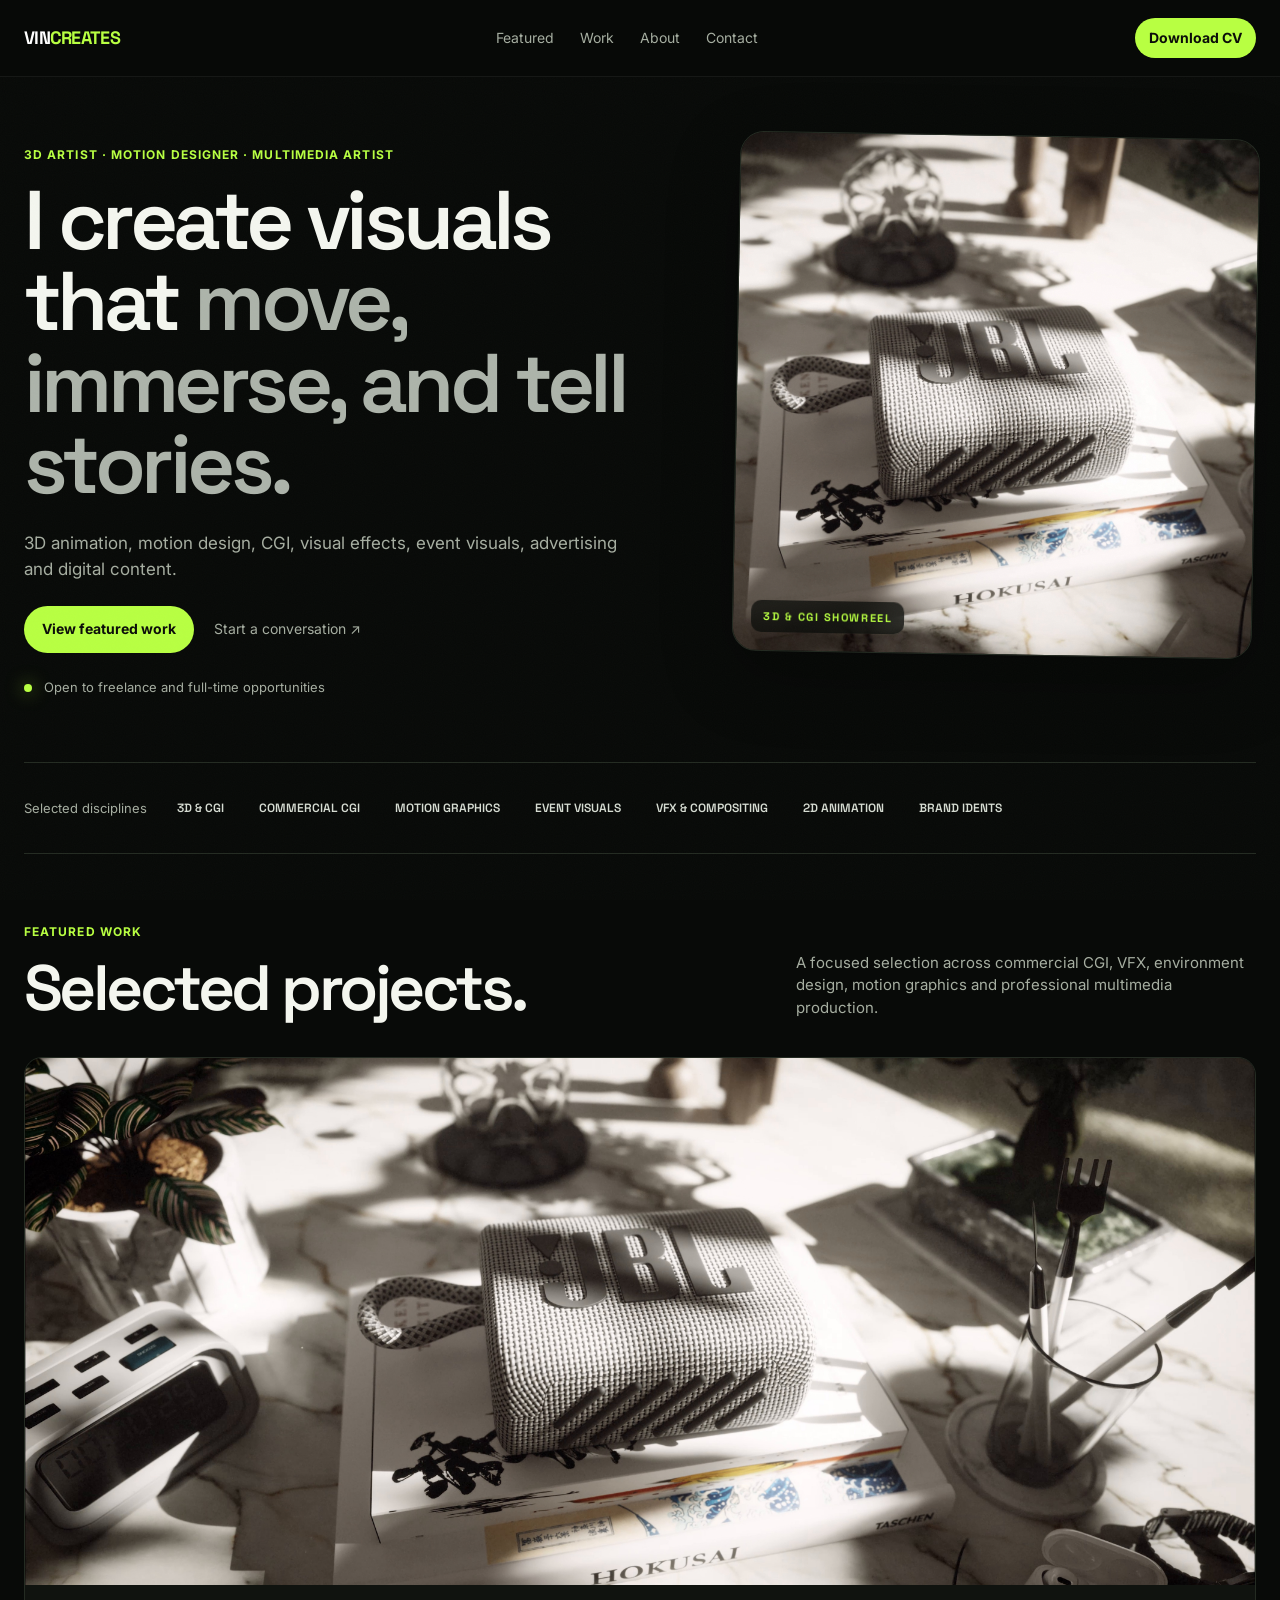
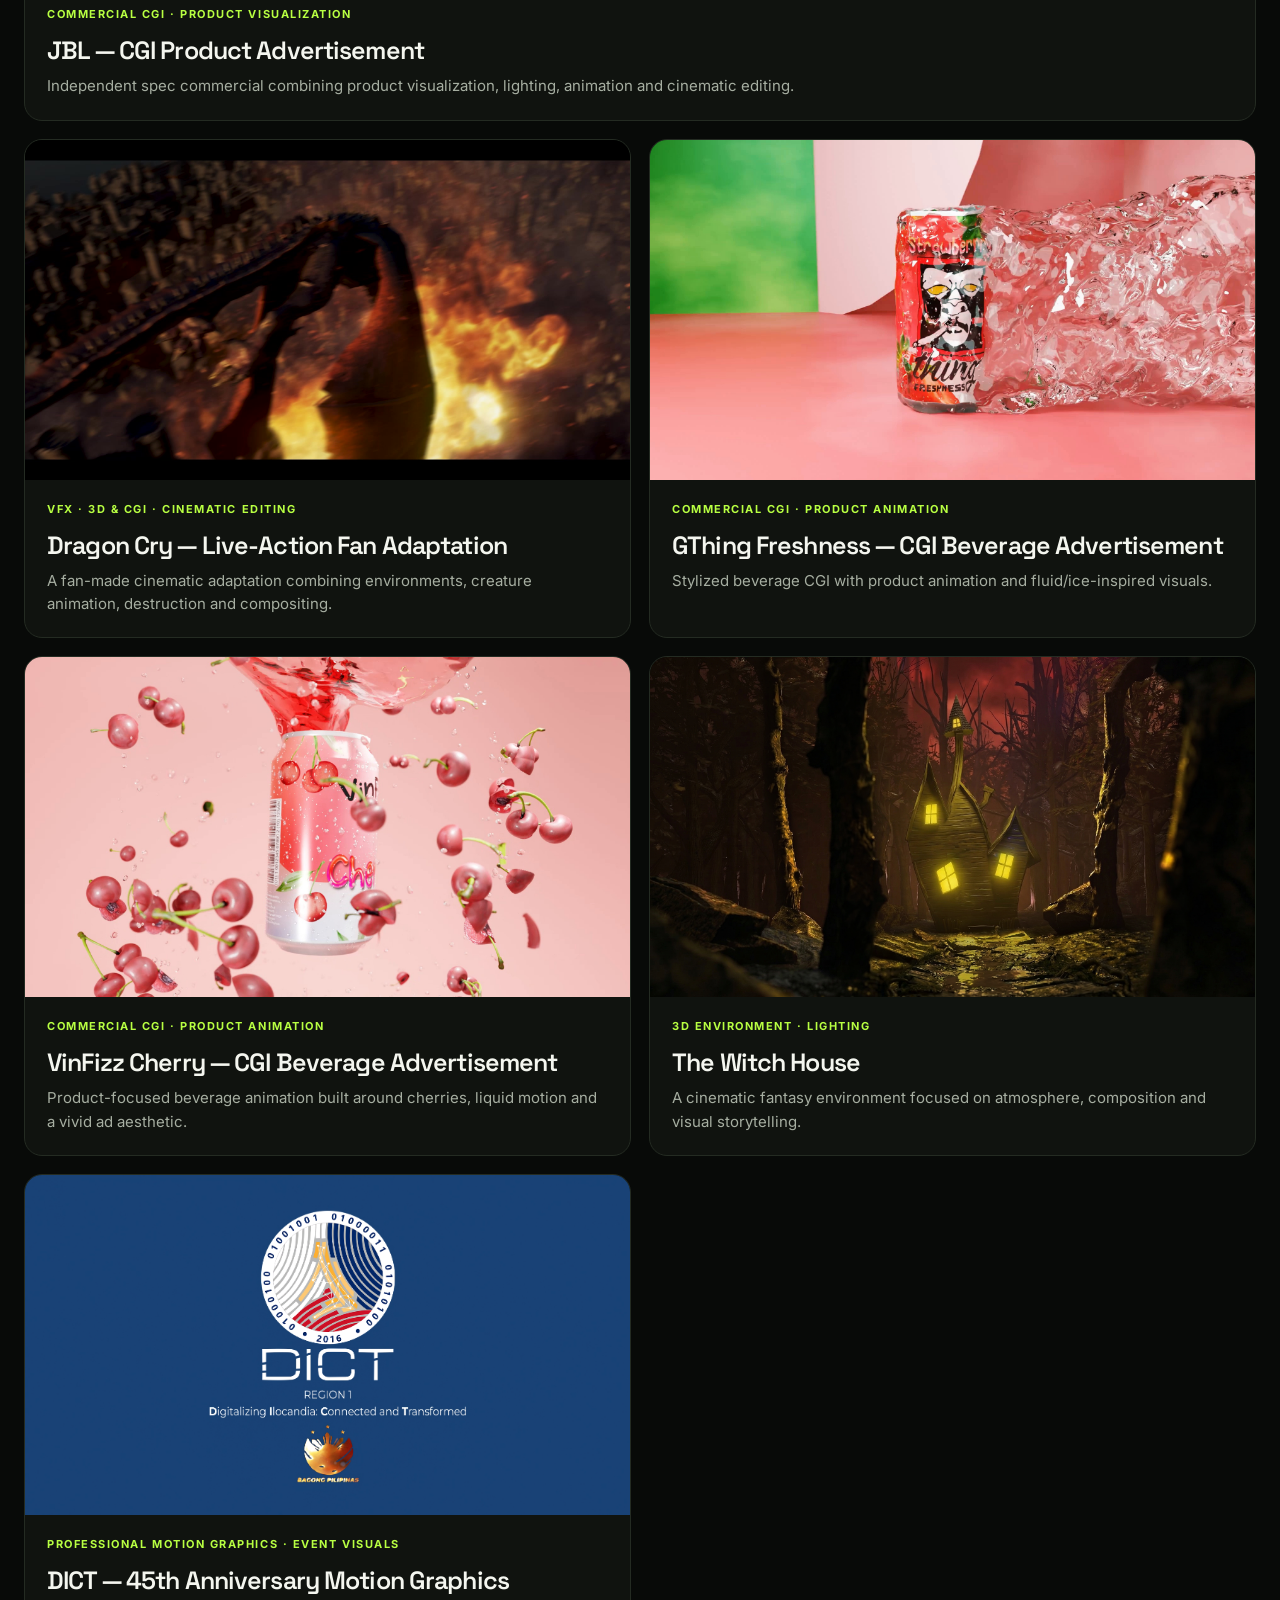
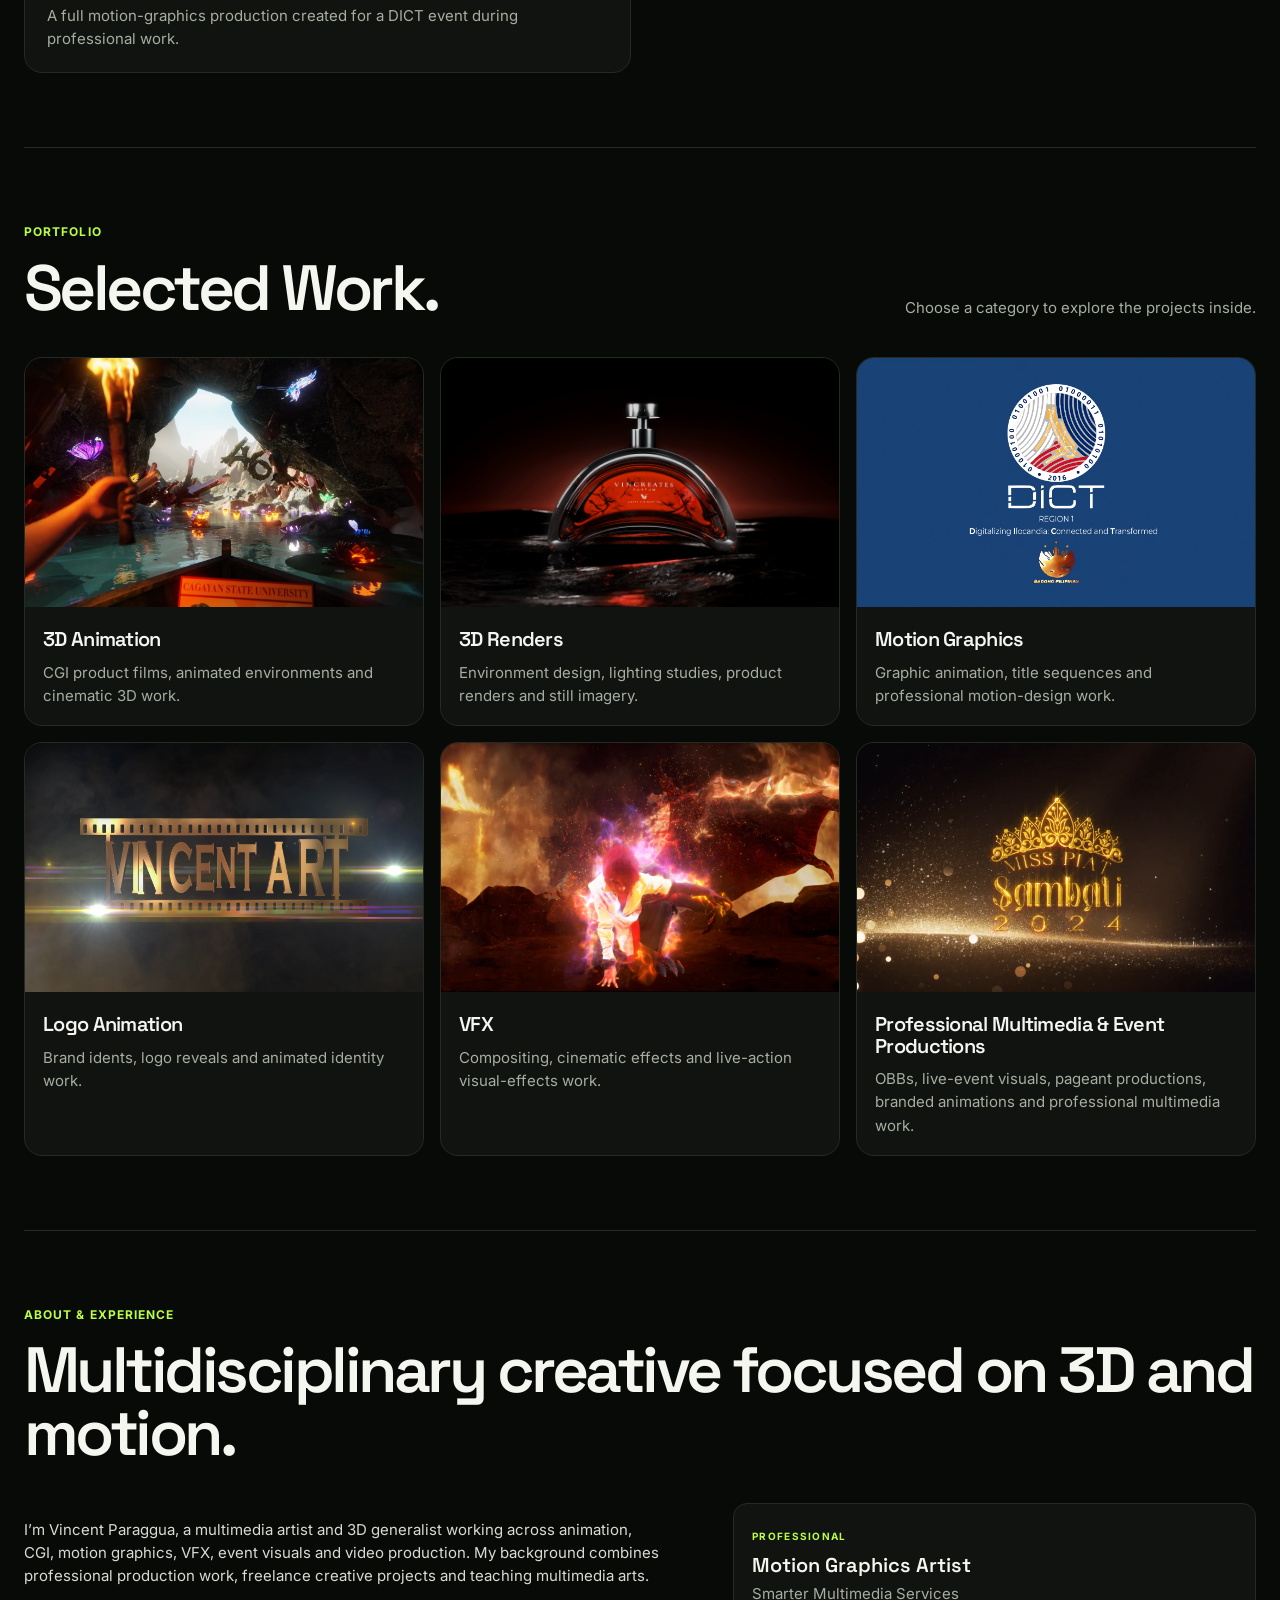
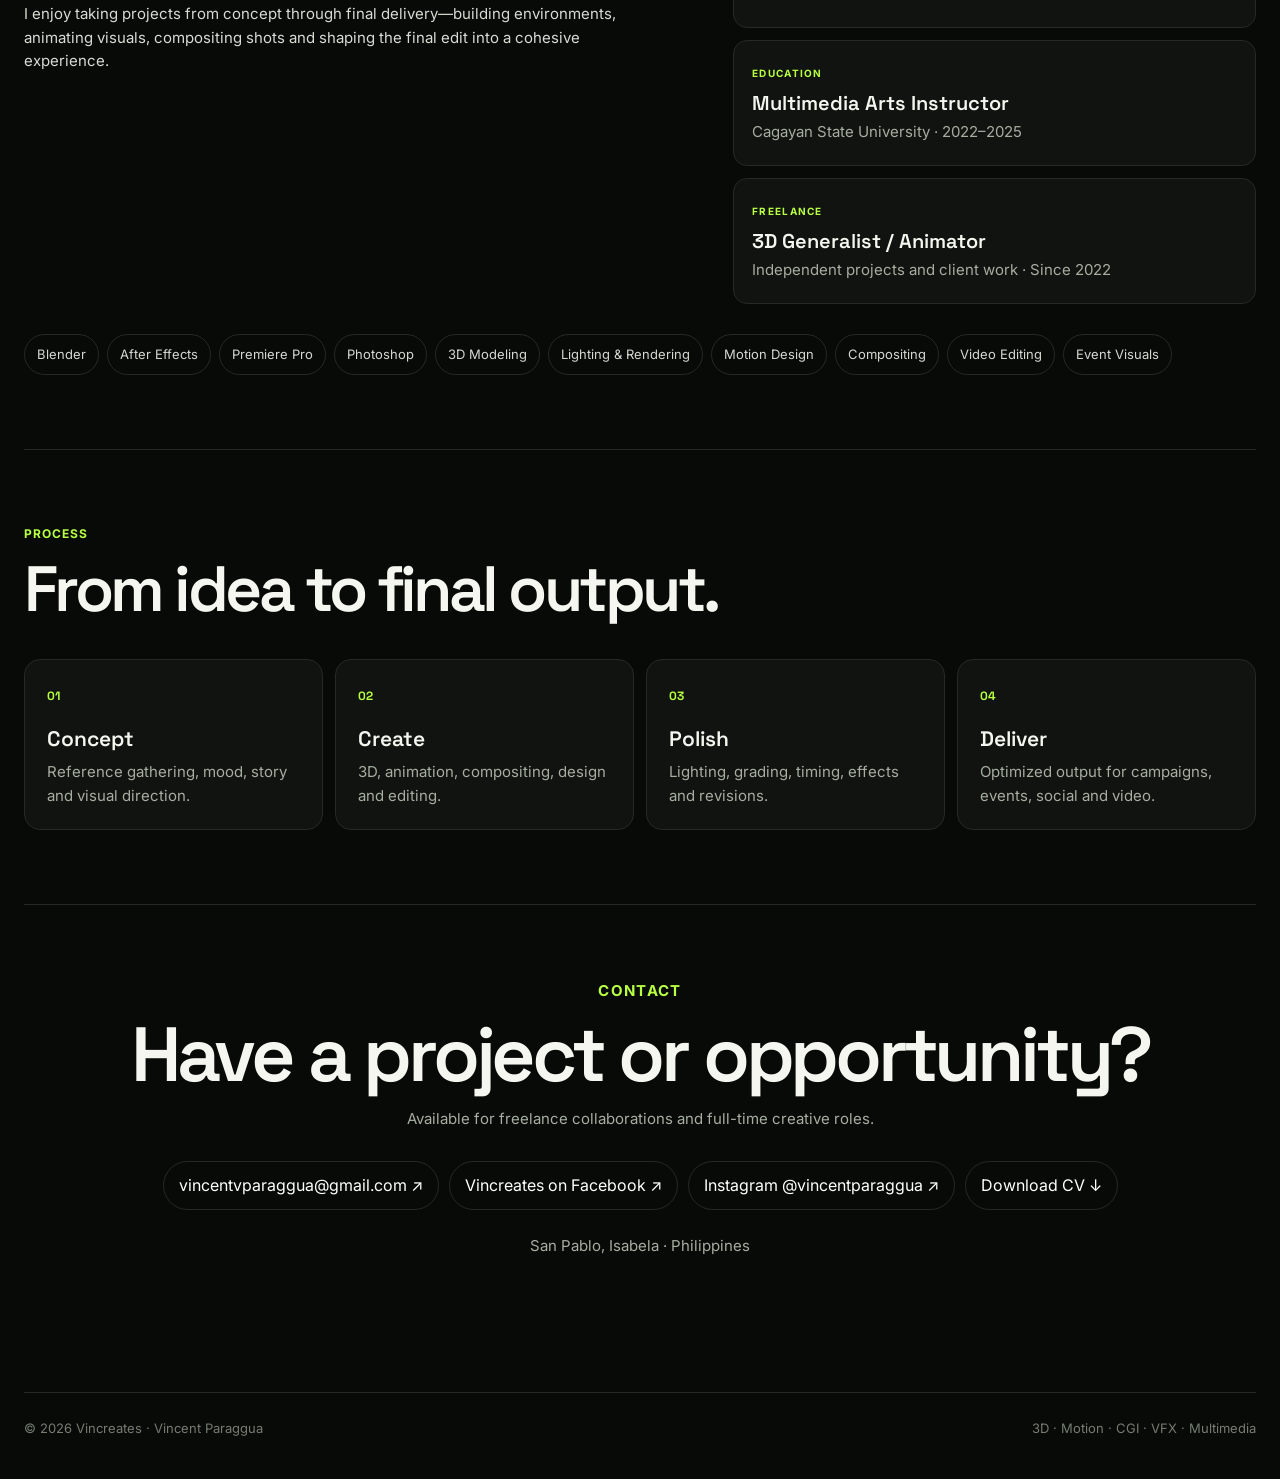
==== index.html @ c42c968e "Update index.html" ====
<!DOCTYPE html>
<html lang="en">
<head>
  <meta charset="UTF-8" />
  <meta name="viewport" content="width=device-width, initial-scale=1.0" />
  <meta name="description" content="Vincreates — portfolio of Vincent Paraggua, 3D artist, motion designer and multimedia artist." />
  <meta name="theme-color" content="#0b0b0b" />
  <meta property="og:title" content="Vincreates — Vincent Paraggua" />
  <meta property="og:description" content="3D animation, CGI, motion design, VFX and professional multimedia work." />
  <meta property="og:type" content="website" />
  <meta property="og:image" content="assets/jbl.jpg" />
  <title>Vincreates — Vincent Paraggua</title>
  <link rel="preconnect" href="https://fonts.googleapis.com">
  <link rel="preconnect" href="https://fonts.gstatic.com" crossorigin>
  <link href="https://fonts.googleapis.com/css2?family=Inter:wght@400;500;600;700&family=Space+Grotesk:wght@500;600;700&display=swap" rel="stylesheet">
  <link rel="stylesheet" href="styles.css" />

<style>
.portfolio-preview{
  width:100%;
  height:100%;
  display:block;
  object-fit:cover;
  background:#050505;
}
.media-project-card .card-copy .text-link{
  margin-top:12px;
  padding:0;
  border:0;
  background:none;
  font:inherit;
  cursor:pointer;
}
.media-project-modal{
  position:fixed;
  inset:0;
  z-index:9999;
  display:none;
}
.media-project-modal.is-open{
  display:block;
}
.media-project-modal .modal-backdrop{
  position:absolute;
  inset:0;
  background:rgba(0,0,0,.78);
}
.media-project-panel{
  position:relative;
  z-index:1;
  max-width:1100px;
  max-height:90vh;
  overflow:auto;
  margin:5vh auto;
}
.media-project-gallery{
  display:grid;
  gap:18px;
}
.media-project-gallery video,
.media-project-gallery img{
  width:100%;
  max-height:78vh;
  object-fit:contain;
  background:#000;
  border-radius:16px;
}
@media (max-width:760px){
  .media-project-panel{margin:2vh 12px;max-height:96vh;}
}

.media-project-card .media{
  position:relative;
}
.portfolio-preview.video-error{
  background:
    radial-gradient(circle at 50% 42%, rgba(173,255,47,.08), transparent 38%),
    linear-gradient(135deg,#121512,#060706);
}
.video-error-note{
  position:absolute;
  inset:0;
  display:flex;
  flex-direction:column;
  align-items:center;
  justify-content:center;
  gap:6px;
  padding:24px;
  text-align:center;
  background:
    radial-gradient(circle at 50% 38%, rgba(173,255,47,.07), transparent 35%),
    linear-gradient(135deg,rgba(15,18,15,.95),rgba(4,5,4,.96));
  color:#f5f5f2;
  pointer-events:none;
}
.video-error-note strong{
  font-family:'Space Grotesk',sans-serif;
  font-size:16px;
}
.video-error-note span{
  max-width:260px;
  color:#a9aea9;
  font-size:12px;
  line-height:1.45;
}


/* Readability improvements */
.site-header .brand{
  font-size:clamp(18px,1.35vw,22px) !important;
  letter-spacing:-.04em;
}
.site-header .nav a{
  font-size:14px !important;
}
.eyebrow{
  font-size:12px !important;
  letter-spacing:.09em;
}
.hero-text{
  font-size:17px !important;
  line-height:1.55 !important;
}
.availability{
  font-size:13px !important;
}
.intro-strip > p{
  font-size:13px !important;
}
.ticker span{
  font-size:12px !important;
}
.section-note{
  font-size:15px !important;
  line-height:1.5 !important;
}
.tag{
  font-size:11px !important;
  line-height:1.35 !important;
}
.project-info > p:not(.tag),
.card-copy > p,
.about-copy p,
.process-grid p,
.timeline p,
.contact > p{
  font-size:15px !important;
  line-height:1.55 !important;
}
.text-link{
  font-size:14px;
}
.hero-reel-label span{
  font-size:11px !important;
}
.hero-reel-label small{
  font-size:11px !important;
}
footer{
  font-size:13px !important;
}

@media (max-width:760px){
  .site-header .brand{font-size:18px !important;}
  .site-header .nav a{font-size:13px !important;}
  .hero-text{font-size:16px !important;}
  .section-note{font-size:14px !important;}
}


/* Clickable Selected Work video thumbnails */
.media-project-card .media{
  cursor:pointer;
}
.media-project-card .media:focus-visible{
  outline:2px solid #adff2f;
  outline-offset:3px;
}

</style>

</head>
<body>
<div class="noise"></div>
<header class="site-header">
  <a href="#top" class="brand">VIN<span>CREATES</span></a>
  <nav class="nav"><a href="#featured">Featured</a><a href="#work">Work</a><a href="#about">About</a><a href="#contact">Contact</a></nav>
  <a class="button small" href="assets/docs/Vincent_Paraggua_CV.docx" download>Download CV</a>
</header>
<main id="top">
  <section class="hero">
    <div class="hero-copy">
      <p class="eyebrow">3D ARTIST · MOTION DESIGNER · MULTIMEDIA ARTIST</p>
      <h1>I create visuals that <span>move, immerse, and tell stories.</span></h1>
      <p class="hero-text">3D animation, motion design, CGI, visual effects, event visuals, advertising and digital content.</p>
      <div class="hero-actions"><a class="button" href="#featured">View featured work</a><a class="text-link" href="mailto:vincentvparaggua@gmail.com">Start a conversation ↗</a></div>
      <div class="availability"><span class="dot"></span> Open to freelance and full-time opportunities</div>
    </div>
    <div class="hero-reel" id="showreel" aria-label="3D and CGI showreel">
      <video id="showreelVideo" autoplay muted loop playsinline preload="auto" poster="assets/jbl.jpg">
        <source src="assets/showreel/vincreates-3d-showreel.mp4" type="video/mp4">
      </video>
      <div class="hero-collage" id="showreelPlaceholder" aria-label="Selected 3D and CGI work — showreel coming soon">
        <img src="assets/jbl.jpg" alt="JBL CGI work">
        <img src="assets/witch-house.png" alt="The Witch House 3D environment">
        <img src="assets/gthing.jpg" alt="GThing Freshness CGI work">
        <img src="assets/dragon-cry.jpg" alt="Dragon Cry CGI and VFX project">
      </div>
      <div class="hero-reel-label"><span>3D & CGI SHOWREEL</span><small>Click video for sound</small></div>
    </div>
  </section>

  <section class="section intro-strip"><p>Selected disciplines</p><div class="ticker"><span>3D & CGI</span><span>COMMERCIAL CGI</span><span>MOTION GRAPHICS</span><span>EVENT VISUALS</span><span>VFX & COMPOSITING</span><span>2D ANIMATION</span><span>BRAND IDENTS</span></div></section>

  <section class="section" id="featured">
    <div class="section-heading"><div><p class="eyebrow">FEATURED WORK</p><h2>Selected projects.</h2></div><p class="section-note">A focused selection across commercial CGI, VFX, environment design, motion graphics and professional multimedia production.</p></div>
    <div class="featured-grid">
      <article class="project-card hero-project clickable-project video-card" tabindex="0" role="button" data-project="jbl"><div class="media"><img src="assets/jbl.jpg" alt="JBL CGI product advertisement thumbnail"></div><div class="project-info"><p class="tag">COMMERCIAL CGI · PRODUCT VISUALIZATION</p><h3>JBL — CGI Product Advertisement</h3><p>Independent spec commercial combining product visualization, lighting, animation and cinematic editing.</p></div></article>
      <article class="project-card clickable-project video-card" tabindex="0" role="button" data-project="dragon"><div class="media"><img src="assets/dragon-cry.jpg" alt="Dragon Cry fan adaptation"></div><div class="project-info"><p class="tag">VFX · 3D & CGI · CINEMATIC EDITING</p><h3>Dragon Cry — Live-Action Fan Adaptation</h3><p>A fan-made cinematic adaptation combining environments, creature animation, destruction and compositing.</p></div></article>
      <article class="project-card clickable-project video-card" tabindex="0" role="button" data-project="gthing"><div class="media"><img src="assets/gthing.jpg" alt="GThing Freshness CGI thumbnail"></div><div class="project-info"><p class="tag">COMMERCIAL CGI · PRODUCT ANIMATION</p><h3>GThing Freshness — CGI Beverage Advertisement</h3><p>Stylized beverage CGI with product animation and fluid/ice-inspired visuals.</p></div></article>
      <article class="project-card clickable-project video-card" tabindex="0" role="button" data-project="vinfizz"><div class="media"><img src="assets/vinfizz.jpg" alt="VinFizz Cherry CGI thumbnail"></div><div class="project-info"><p class="tag">COMMERCIAL CGI · PRODUCT ANIMATION</p><h3>VinFizz Cherry — CGI Beverage Advertisement</h3><p>Product-focused beverage animation built around cherries, liquid motion and a vivid ad aesthetic.</p></div></article>
      <article class="project-card clickable-project" tabindex="0" role="button" data-project="witch"><div class="media"><img src="assets/witch-house.png" alt="The Witch House 3D environment"></div><div class="project-info"><p class="tag">3D ENVIRONMENT · LIGHTING</p><h3>The Witch House</h3><p>A cinematic fantasy environment focused on atmosphere, composition and visual storytelling.</p></div></article>
      <article class="project-card clickable-project video-card" tabindex="0" role="button" data-project="dict"><div class="media"><img src="assets/thumbnails/motion-graphics/dict-45th.png" alt="DICT motion graphics project"></div><div class="project-info"><p class="tag">PROFESSIONAL MOTION GRAPHICS · EVENT VISUALS</p><h3>DICT — 45th Anniversary Motion Graphics</h3><p>A full motion-graphics production created for a DICT event during professional work.</p></div></article>
    </div>
  </section>

  <section class="section" id="work">
    <div class="section-heading">
      <div>
        <p class="eyebrow">PORTFOLIO</p>
        <h2>Selected Work.</h2>
      </div>
      <p class="section-note">Choose a category to explore the projects inside.</p>
    </div>

    <div class="work-grid category-grid">
      <a class="work-card category-card" href="#category-3d-animation" data-open-category="category-3d-animation">
        <div class="media"><img src="assets/thumbnails/3d-animation/university-46th.png" alt="3D Animation"></div>
        <div class="card-copy"><div><h3>3D Animation</h3></div><p>CGI product films, animated environments and cinematic 3D work.</p></div>
      </a>

      <a class="work-card category-card" href="#category-3d-renders" data-open-category="category-3d-renders">
        <div class="media"><img src="assets/gallery/vincreates-parfum/Red parfum pt1.png" alt="VINCREATES PARFUM 3D product visualization"></div>
        <div class="card-copy"><div><h3>3D Renders</h3></div><p>Environment design, lighting studies, product renders and still imagery.</p></div>
      </a>

      <a class="work-card category-card" href="#category-motion-graphics" data-open-category="category-motion-graphics">
        <div class="media"><img src="assets/thumbnails/motion-graphics/dict-45th.png" alt="Motion Graphics"></div>
        <div class="card-copy"><div><h3>Motion Graphics</h3></div><p>Graphic animation, title sequences and professional motion-design work.</p></div>
      </a>

      <a class="work-card category-card" href="#category-logo-animation" data-open-category="category-logo-animation">
        <div class="media"><img src="assets/thumbnails/logo-animation/vincent-art.png" alt="Logo Animation"></div>
        <div class="card-copy"><div><h3>Logo Animation</h3></div><p>Brand idents, logo reveals and animated identity work.</p></div>
      </a>

      <a class="work-card category-card" href="#category-vfx" data-open-category="category-vfx">
        <div class="media"><img src="assets/thumbnails/vfx/dragon-cry.png" alt="VFX"></div>
        <div class="card-copy"><div><h3>VFX</h3></div><p>Compositing, cinematic effects and live-action visual-effects work.</p></div>
      </a>

      <a class="work-card category-card" href="#category-professional-multimedia" data-open-category="category-professional-multimedia">
        <div class="media"><img src="assets/thumbnails/professional-multimedia/miss-piat-2024.png" alt="Professional Multimedia and Event Productions"></div>
        <div class="card-copy"><div><h3>Professional Multimedia &amp; Event Productions</h3></div><p>OBBs, live-event visuals, pageant productions, branded animations and professional multimedia work.</p></div>
      </a>
    </div>
  </section>

  <section class="section portfolio-category" id="category-3d-animation" hidden>
    <div class="section-heading">
      <div><p class="eyebrow">3D ANIMATION</p><h2>3D Animation.</h2></div>
      <p class="section-note"><a class="text-link" href="#work" data-back-categories>← Back to categories</a></p>
    </div>

    <div class="work-grid">
      <article class="work-card clickable-project video-card" tabindex="0" role="button" data-project="jbl">
        <div class="media"><img src="assets/jbl.jpg" alt="JBL CGI product advertisement"></div>
        <div class="card-copy"><div><p class="tag">3D ANIMATION · COMMERCIAL CGI</p><h3>JBL — CGI Product Advertisement</h3></div><p>Cinematic product visualization, lighting, animation and editing.</p></div>
      </article>

      <article class="work-card clickable-project video-card" tabindex="0" role="button" data-project="gthing">
        <div class="media"><img src="assets/gthing.jpg" alt="GThing Freshness CGI"></div>
        <div class="card-copy"><div><p class="tag">3D ANIMATION · PRODUCT CGI</p><h3>GThing Freshness</h3></div><p>Stylized beverage CGI with product animation and fluid-inspired visuals.</p></div>
      </article>

      <article class="work-card clickable-project video-card" tabindex="0" role="button" data-project="vinfizz">
        <div class="media"><img src="assets/vinfizz.jpg" alt="VinFizz Cherry CGI"></div>
        <div class="card-copy"><div><p class="tag">3D ANIMATION · PRODUCT CGI</p><h3>VinFizz Cherry</h3></div><p>Product-focused beverage animation with cherries, liquid motion and vivid art direction.</p></div>
      </article>

      <article class="work-card media-project-card">
        <div class="media"><img class="portfolio-preview" src="assets/thumbnails/3d-animation/king-a-burger.png" alt="" loading="lazy" decoding="async"></div>
        <div class="card-copy"><div><p class="tag">3D ANIMATION · PRODUCT / FOOD</p><h3>King A Burger</h3></div><p>Stylized 3D animation built around a food-focused visual concept.</p><button class="text-link media-project-open" type="button" data-title="King A Burger" data-videos='["assets/videos/3D Animation/King A Burger.mp4"]'>View full project ↗</button></div>
      </article>

      <article class="work-card media-project-card">
        <div class="media"><img class="portfolio-preview" src="assets/thumbnails/3d-animation/sea-monster.png" alt="" loading="lazy" decoding="async"></div>
        <div class="card-copy"><div><p class="tag">3D ANIMATION · CINEMATIC</p><h3>Sea Monster</h3></div><p>Cinematic 3D sequence exploring scale, atmosphere and creature-focused storytelling.</p><button class="text-link media-project-open" type="button" data-title="Sea Monster" data-videos='["assets/videos/3D Animation/Sea Monster.mp4"]'>View full project ↗</button></div>
      </article>

      <article class="work-card media-project-card">
        <div class="media"><img class="portfolio-preview" src="assets/thumbnails/3d-animation/university-46th.png" alt="" loading="lazy" decoding="async"></div>
        <div class="card-copy"><div><p class="tag">3D ANIMATION · EVENT VISUAL</p><h3>University 46th Anniversary</h3></div><p>3D animation created as an anniversary visual presentation.</p><button class="text-link media-project-open" type="button" data-title="University 46th Anniversary" data-videos='["assets/videos/3D Animation/University 46Th Anniversary.mp4"]'>View full project ↗</button></div>
      </article>

      <article class="work-card media-project-card">
        <div class="media"><img class="portfolio-preview" src="assets/thumbnails/3d-animation/cyberfil.png" alt="" loading="lazy" decoding="async"></div>
        <div class="card-copy"><div><p class="tag">3D ANIMATION · CYBER / TECH</p><h3>Cyberfil — 3D Animation</h3></div><p>Technology-inspired animation combining 3D visual development and motion.</p><button class="text-link media-project-open" type="button" data-title="Cyberfil — 3D Animation" data-videos='["assets/videos/3D Animation/Cyberfil Animation.mp4"]'>View full project ↗</button></div>
      </article>

      <article class="work-card media-project-card">
        <div class="media"><img class="portfolio-preview" src="assets/thumbnails/3d-animation/ykulba.png" alt="" loading="lazy" decoding="async"></div>
        <div class="card-copy"><div><p class="tag">3D ANIMATION · CINEMATIC</p><h3>Ykulba — 3D Animation</h3></div><p>Short-form 3D animation developed around a cinematic branded presentation.</p><button class="text-link media-project-open" type="button" data-title="Ykulba — 3D Animation" data-videos='["assets/videos/3D Animation/Ykulba Animation.mp4"]'>View full project ↗</button></div>
      </article>

      <article class="work-card media-project-card">
        <div class="media"><img class="portfolio-preview" src="assets/thumbnails/3d-animation/basketball-league.png" alt="" loading="lazy" decoding="async"></div>
        <div class="card-copy"><div><p class="tag">3D ANIMATION · SPORTS PACKAGE</p><h3>Basketball League — Intro & Logo Animation</h3></div><p>Grouped sports package combining the league intro and animated logo sequence.</p><button class="text-link media-project-open" type="button" data-title="Basketball League — Intro & Logo Animation" data-videos='["assets/videos/3D Animation/Basketball League Intro.mp4","assets/videos/3D Animation/Basketball League LOGO.mp4"]'>View both videos ↗</button></div>
      </article>

      <article class="work-card media-project-card">
        <div class="media"><img class="portfolio-preview" src="assets/thumbnails/3d-animation/gthing-teaser.png" alt="" loading="lazy" decoding="async"></div>
        <div class="card-copy"><div><p class="tag">3D ANIMATION · TEASER</p><h3>GThing Freshness — Teaser Animation</h3></div><p>Companion teaser animation developed for the GThing Freshness CGI concept.</p><button class="text-link media-project-open" type="button" data-title="GThing Freshness — Teaser Animation" data-videos='["assets/videos/3D Animation/Gthing Freshness Teaser Ads.mp4"]'>View full project ↗</button></div>
      </article>

      <article class="work-card media-project-card">
        <div class="media"><img class="portfolio-preview" src="assets/thumbnails/3d-animation/zooming-in.png" alt="" loading="lazy" decoding="async"></div>
        <div class="card-copy"><div><p class="tag">3D ANIMATION · ENVIRONMENT SERIES</p><h3>Zooming In — 3D Environment Series</h3></div><p>Grouped four-part animation series exploring different 3D environments and cinematic camera movement.</p><button class="text-link media-project-open" type="button" data-title="Zooming In — 3D Environment Series" data-videos='["assets/videos/3D Animation/Zooming in/Zooming In 1.mp4","assets/videos/3D Animation/Zooming in/Zooming In 2.mp4","assets/videos/3D Animation/Zooming in/zooming in 3.mp4","assets/videos/3D Animation/Zooming in/Zooming In 4.mp4"]'>View all 4 videos ↗</button></div>
      </article>
    </div>
  </section>

  <section class="section portfolio-category" id="category-3d-renders" hidden>
    <div class="section-heading">
      <div><p class="eyebrow">3D RENDERS</p><h2>3D Renders.</h2></div>
      <p class="section-note"><a class="text-link" href="#work" data-back-categories>← Back to categories</a></p>
    </div>
    <div class="work-grid">
      <article class="work-card media-project-card">
        <div class="media"><img class="portfolio-preview" src="assets/gallery/vincreates-parfum/Red parfum pt1.png" alt="VINCREATES PARFUM luxury fragrance 3D product visualization" loading="lazy" decoding="async"></div>
        <div class="card-copy">
          <div><p class="tag">3D &amp; CGI · PRODUCT VISUALIZATION · ART DIRECTION</p><h3>VINCREATES PARFUM — 3D Product Visualization</h3></div>
          <p>Self-initiated luxury fragrance concept focused on product modeling, glass and chrome materials, cinematic lighting, rendering and post-production.</p>
          <button class="text-link media-project-open" type="button" data-title="VINCREATES PARFUM — 3D Product Visualization" data-media-type="3D &amp; CGI · PRODUCT VISUALIZATION" data-images='["assets/gallery/vincreates-parfum/Red parfum pt1.png","assets/gallery/vincreates-parfum/Red parfum pt2.png","assets/gallery/vincreates-parfum/Red parfum pt3.png"]' data-labels='["HERO","DETAIL","EXPERIMENTAL / FISHEYE"]'>View full project ↗</button>
        </div>
      </article>
    </div>
  </section>

  <section class="section portfolio-category" id="category-motion-graphics" hidden>
    <div class="section-heading">
      <div><p class="eyebrow">MOTION GRAPHICS</p><h2>Motion Graphics.</h2></div>
      <p class="section-note"><a class="text-link" href="#work" data-back-categories>← Back to categories</a></p>
    </div>
    <div class="work-grid">
      <article class="work-card media-project-card">
        <div class="media"><img class="portfolio-preview" src="assets/thumbnails/motion-graphics/dict-45th.png" alt="" loading="lazy" decoding="async"></div>
        <div class="card-copy"><div><p class="tag">PROFESSIONAL MOTION GRAPHICS · EVENT VISUALS</p><h3>DICT — 45th Anniversary Motion Graphics</h3></div><p>Full motion-graphics production created for a DICT event during professional work.</p><button class="text-link media-project-open" type="button" data-title="DICT — 45th Anniversary Motion Graphics" data-media-type="MOTION GRAPHICS" data-videos='["assets/videos/Motion Graphics/dict.mp4"]'>View animation ↗</button></div>
      </article>

      <article class="work-card media-project-card">
        <div class="media"><img class="portfolio-preview" src="assets/thumbnails/motion-graphics/apayao-pageant.png" alt="" loading="lazy" decoding="async"></div>
        <div class="card-copy"><div><p class="tag">MOTION GRAPHICS · EVENT VISUALS</p><h3>Apayao Pageant — Motion Graphics</h3></div><p>Event-focused motion graphics developed for a pageant presentation and live visual package.</p><button class="text-link media-project-open" type="button" data-title="Apayao Pageant — Motion Graphics" data-media-type="MOTION GRAPHICS" data-videos='["assets/videos/Motion Graphics/Apayao Pageant Animation.mp4"]'>View animation ↗</button></div>
      </article>

      <article class="work-card media-project-card">
        <div class="media"><img class="portfolio-preview" src="assets/thumbnails/motion-graphics/apayao-sponsors.png" alt="" loading="lazy" decoding="async"></div>
        <div class="card-copy"><div><p class="tag">MOTION GRAPHICS · SPONSOR INTRO</p><h3>Apayao Sponsors — Intro</h3></div><p>Animated sponsor introduction created for an event presentation package.</p><button class="text-link media-project-open" type="button" data-title="Apayao Sponsors — Intro" data-media-type="MOTION GRAPHICS" data-videos='["assets/videos/Motion Graphics/Apayao Sponsors Intro.mp4"]'>View animation ↗</button></div>
      </article>

      <article class="work-card media-project-card">
        <div class="media"><img class="portfolio-preview" src="assets/thumbnails/motion-graphics/miss-kalinga.png" alt="" loading="lazy" decoding="async"></div>
        <div class="card-copy"><div><p class="tag">MOTION GRAPHICS · EVENT VISUALS</p><h3>Miss Kalinga — Motion Graphics</h3></div><p>Branded event animation combining graphic motion, titles and presentation visuals.</p><button class="text-link media-project-open" type="button" data-title="Miss Kalinga — Motion Graphics" data-media-type="MOTION GRAPHICS" data-videos='["assets/videos/Motion Graphics/Mis Kalinga.mp4"]'>View animation ↗</button></div>
      </article>

      <article class="work-card media-project-card">
        <div class="media"><img class="portfolio-preview" src="assets/thumbnails/motion-graphics/university-45th.png" alt="" loading="lazy" decoding="async"></div>
        <div class="card-copy"><div><p class="tag">MOTION GRAPHICS · ANNIVERSARY VISUAL</p><h3>University 45th Anniversary</h3></div><p>Anniversary motion-graphics piece created for a university event presentation.</p><button class="text-link media-project-open" type="button" data-title="University 45th Anniversary" data-media-type="MOTION GRAPHICS" data-videos='["assets/videos/Motion Graphics/University 45Th Anniversary.mp4"]'>View animation ↗</button></div>
      </article>
    </div>
  </section>

  <section class="section portfolio-category" id="category-logo-animation" hidden>
    <div class="section-heading">
      <div><p class="eyebrow">LOGO ANIMATION</p><h2>Logo Animation.</h2></div>
      <p class="section-note"><a class="text-link" href="#work" data-back-categories>← Back to categories</a></p>
    </div>
    <div class="work-grid">
      <article class="work-card media-project-card">
        <div class="media"><img class="portfolio-preview" src="assets/thumbnails/logo-animation/apong-is-back.png" alt="" loading="lazy" decoding="async"></div>
        <div class="card-copy"><div><p class="tag">LOGO ANIMATION · BRAND IDENT</p><h3>Apong Is Back</h3></div><p>Animated logo reveal developed as a short branded identity piece.</p><button class="text-link media-project-open" type="button" data-title="Apong Is Back" data-media-type="LOGO ANIMATION" data-videos='["assets/videos/Logo Animation/Apong is back landscape fast.mp4"]'>View animation ↗</button></div>
      </article>

      <article class="work-card media-project-card">
        <div class="media"><img class="portfolio-preview" src="assets/thumbnails/logo-animation/dental-white.png" alt="" loading="lazy" decoding="async"></div>
        <div class="card-copy"><div><p class="tag">LOGO ANIMATION · BRAND IDENT</p><h3>Dental White — Logo Animation</h3></div><p>Clean logo animation created as a concise branded reveal.</p><button class="text-link media-project-open" type="button" data-title="Dental White — Logo Animation" data-media-type="LOGO ANIMATION" data-videos='["assets/videos/Logo Animation/Dental White logo animation.mp4"]'>View animation ↗</button></div>
      </article>

      <article class="work-card media-project-card">
        <div class="media"><img class="portfolio-preview" src="assets/thumbnails/logo-animation/sms-logo.png" alt="" loading="lazy" decoding="async"></div>
        <div class="card-copy"><div><p class="tag">LOGO ANIMATION · BRAND IDENT</p><h3>SMS — Logo Animation</h3></div><p>Animated identity treatment created for Smarter Multimedia Services.</p><button class="text-link media-project-open" type="button" data-title="SMS — Logo Animation" data-media-type="LOGO ANIMATION" data-videos='["assets/videos/Logo Animation/SMS Logo Animation.mp4"]'>View animation ↗</button></div>
      </article>

      <article class="work-card media-project-card">
        <div class="media"><img class="portfolio-preview" src="assets/thumbnails/logo-animation/vincent-art.png" alt="" loading="lazy" decoding="async"></div>
        <div class="card-copy"><div><p class="tag">LOGO ANIMATION · PERSONAL BRANDING</p><h3>Vincent Art — Logo Animation</h3></div><p>Personal identity animation built around the Vincent Art logo.</p><button class="text-link media-project-open" type="button" data-title="Vincent Art — Logo Animation" data-media-type="LOGO ANIMATION" data-videos='["assets/videos/Logo Animation/Vincent Art Logo Animation.mp4"]'>View animation ↗</button></div>
      </article>

      <article class="work-card media-project-card">
        <div class="media"><img class="portfolio-preview" src="assets/thumbnails/logo-animation/rmskpa.png" alt="" loading="lazy" decoding="async"></div>
        <div class="card-copy"><div><p class="tag">LOGO ANIMATION · BRAND IDENT</p><h3>RMSKPA — Logo Animation</h3></div><p>Short-form animated logo reveal designed for a branded presentation.</p><button class="text-link media-project-open" type="button" data-title="RMSKPA — Logo Animation" data-media-type="LOGO ANIMATION" data-videos='["assets/videos/Logo Animation/RMSKPA Logo animation.mp4"]'>View animation ↗</button></div>
      </article>

      <article class="work-card media-project-card">
        <div class="media"><img class="portfolio-preview" src="assets/thumbnails/logo-animation/sms-stinger.png" alt="" loading="lazy" decoding="async"></div>
        <div class="card-copy"><div><p class="tag">LOGO ANIMATION · STINGER</p><h3>SMS — Stinger Animation</h3></div><p>Compact branded stinger animation designed for video and multimedia use.</p><button class="text-link media-project-open" type="button" data-title="SMS — Stinger Animation" data-media-type="LOGO ANIMATION" data-videos='["assets/videos/Logo Animation/SMS stinger Animation.mp4"]'>View animation ↗</button></div>
      </article>

      <article class="work-card media-project-card">
        <div class="media"><img class="portfolio-preview" src="assets/thumbnails/logo-animation/tlfs-logo.png" alt="" loading="lazy" decoding="async"></div>
        <div class="card-copy"><div><p class="tag">LOGO ANIMATION · BRAND IDENT</p><h3>TLFS — Logo Animation</h3></div><p>Logo reveal combining motion, timing and branded visual presentation.</p><button class="text-link media-project-open" type="button" data-title="TLFS — Logo Animation" data-media-type="LOGO ANIMATION" data-videos='["assets/videos/Logo Animation/TLFS Logo Animation.mp4"]'>View animation ↗</button></div>
      </article>
    </div>
  </section>

  <section class="section portfolio-category" id="category-vfx" hidden>
    <div class="section-heading">
      <div><p class="eyebrow">VFX</p><h2>VFX.</h2></div>
      <p class="section-note"><a class="text-link" href="#work" data-back-categories>← Back to categories</a></p>
    </div>
    <div class="work-grid">
      <article class="work-card media-project-card">
        <div class="media"><img class="portfolio-preview" src="assets/thumbnails/vfx/dragon-cry.png" alt="Dragon Cry live-action fan adaptation VFX thumbnail" loading="lazy" decoding="async"></div>
        <div class="card-copy"><div><p class="tag">VFX · 3D & CGI · COMPOSITING</p><h3>Dragon Cry — Live-Action Fan Adaptation</h3></div><p>Live-action fan project combining environments, creature work, destruction and compositing.</p><button class="text-link media-project-open" type="button" data-title="Dragon Cry — Live-Action Fan Adaptation" data-media-type="VFX" data-videos='["assets/videos/VFX/dragon-cry.mp4"]'>View full project ↗</button></div>
      </article>

      <article class="work-card media-project-card">
        <div class="media"><img class="portfolio-preview" src="assets/thumbnails/vfx/burning-city.png" alt="Burning City VFX breakdown thumbnail" loading="lazy" decoding="async"></div>
        <div class="card-copy"><div><p class="tag">VFX · ENVIRONMENT · COMPOSITING</p><h3>Burning City — VFX Breakdown</h3></div><p>Environment VFX process showing the transformation of a city scene through fire, destruction and compositing.</p><button class="text-link media-project-open" type="button" data-title="Burning City — VFX Breakdown" data-media-type="VFX" data-videos='["assets/videos/VFX/Burning city process.mp4"]'>View breakdown ↗</button></div>
      </article>

      <article class="work-card media-project-card">
        <div class="media"><img class="portfolio-preview" src="assets/thumbnails/vfx/shinra-tensei.png" alt="Shinra Tensei VFX scene thumbnail" loading="lazy" decoding="async"></div>
        <div class="card-copy"><div><p class="tag">VFX · LIVE ACTION · COMPOSITING</p><h3>Shinra Tensei — VFX Scene</h3></div><p>Anime-inspired live-action VFX sequence combining compositing, effects and cinematic scene treatment.</p><button class="text-link media-project-open" type="button" data-title="Shinra Tensei — VFX Scene" data-media-type="VFX" data-videos='["assets/videos/VFX/Naruto Shinra-Tensei Scene.mp4"]'>View VFX scene ↗</button></div>
      </article>
    </div>
  </section>

  <section class="section portfolio-category" id="category-professional-multimedia" hidden>
    <div class="section-heading">
      <div><p class="eyebrow">PROFESSIONAL MULTIMEDIA</p><h2>Professional Multimedia &amp; Event Productions.</h2></div>
      <p class="section-note"><a class="text-link" href="#work" data-back-categories>← Back to categories</a></p>
    </div>
    <p class="section-note">Selected professional work created during my time with Smarter Multimedia Services, spanning OBBs, event openers, live-event visuals, pageant productions, LED-screen loops and branded motion graphics.</p>
    <div class="work-grid">
      <article class="work-card media-project-card">
        <div class="media"><img class="portfolio-preview" src="assets/thumbnails/professional-multimedia/alcala-pageant.png" alt="Alcala Pageant thumbnail" loading="lazy" decoding="async"></div>
        <div class="card-copy"><div><p class="tag">EVENT VISUALS · PAGEANT</p><h3>Alcala Pageant</h3></div><p>Selected professional event and multimedia production work.</p><button class="text-link media-project-open" type="button" data-title="Alcala Pageant" data-media-type="PROFESSIONAL MULTIMEDIA" data-videos='["assets/videos/Professional Multimedia/Alcala Pageant.mp4"]'>View project ↗</button></div>
      </article>

      <article class="work-card media-project-card">
        <div class="media"><img class="portfolio-preview" src="assets/thumbnails/professional-multimedia/apong-finals.png" alt="Apong Finals — OBB thumbnail" loading="lazy" decoding="async"></div>
        <div class="card-copy"><div><p class="tag">OBB · EVENT OPENER</p><h3>Apong Finals — OBB</h3></div><p>Selected professional event and multimedia production work.</p><button class="text-link media-project-open" type="button" data-title="Apong Finals — OBB" data-media-type="PROFESSIONAL MULTIMEDIA" data-videos='["assets/videos/Professional Multimedia/Apong Finals Obb.mp4"]'>View project ↗</button></div>
      </article>

      <article class="work-card media-project-card">
        <div class="media"><img class="portfolio-preview" src="assets/thumbnails/professional-multimedia/apong-league-loop.png" alt="Apong League — Event Loop thumbnail" loading="lazy" decoding="async"></div>
        <div class="card-copy"><div><p class="tag">EVENT VISUALS · LED LOOP</p><h3>Apong League — Event Loop</h3></div><p>Selected professional event and multimedia production work.</p><button class="text-link media-project-open" type="button" data-title="Apong League — Event Loop" data-media-type="PROFESSIONAL MULTIMEDIA" data-videos='["assets/videos/Professional Multimedia/Apong league loop.mp4"]'>View project ↗</button></div>
      </article>

      <article class="work-card media-project-card">
        <div class="media"><img class="portfolio-preview" src="assets/thumbnails/professional-multimedia/baggao-live.png" alt="Baggao Live thumbnail" loading="lazy" decoding="async"></div>
        <div class="card-copy"><div><p class="tag">EVENT VISUALS · LIVE PRODUCTION</p><h3>Baggao Live</h3></div><p>Selected professional event and multimedia production work.</p><button class="text-link media-project-open" type="button" data-title="Baggao Live" data-media-type="PROFESSIONAL MULTIMEDIA" data-videos='["assets/videos/Professional Multimedia/Baggao Live.mp4"]'>View project ↗</button></div>
      </article>

      <article class="work-card media-project-card">
        <div class="media"><img class="portfolio-preview" src="assets/thumbnails/professional-multimedia/bb-gattaran-loop.png" alt="Bb. Gattaran — Event Loop thumbnail" loading="lazy" decoding="async"></div>
        <div class="card-copy"><div><p class="tag">EVENT VISUALS · PAGEANT · LOOP</p><h3>Bb. Gattaran — Event Loop</h3></div><p>Selected professional event and multimedia production work.</p><button class="text-link media-project-open" type="button" data-title="Bb. Gattaran — Event Loop" data-media-type="PROFESSIONAL MULTIMEDIA" data-videos='["assets/videos/Professional Multimedia/Bb Gattaran Loop.mp4"]'>View project ↗</button></div>
      </article>

      <article class="work-card media-project-card">
        <div class="media"><img class="portfolio-preview" src="assets/thumbnails/professional-multimedia/bida-excellence.png" alt="BIDA Excellence — Animation thumbnail" loading="lazy" decoding="async"></div>
        <div class="card-copy"><div><p class="tag">MOTION DESIGN · EVENT VISUALS</p><h3>BIDA Excellence — Animation</h3></div><p>Selected professional event and multimedia production work.</p><button class="text-link media-project-open" type="button" data-title="BIDA Excellence — Animation" data-media-type="PROFESSIONAL MULTIMEDIA" data-videos='["assets/videos/Professional Multimedia/Bida Excellence Animation.mp4"]'>View project ↗</button></div>
      </article>

      <article class="work-card media-project-card">
        <div class="media"><img class="portfolio-preview" src="assets/thumbnails/professional-multimedia/biotech-loop.png" alt="Biotech — Event Loop thumbnail" loading="lazy" decoding="async"></div>
        <div class="card-copy"><div><p class="tag">EVENT VISUALS · LED LOOP</p><h3>Biotech — Event Loop</h3></div><p>Selected professional event and multimedia production work.</p><button class="text-link media-project-open" type="button" data-title="Biotech — Event Loop" data-media-type="PROFESSIONAL MULTIMEDIA" data-videos='["assets/videos/Professional Multimedia/Biotech loop.mp4"]'>View project ↗</button></div>
      </article>

      <article class="work-card media-project-card">
        <div class="media"><img class="portfolio-preview" src="assets/thumbnails/professional-multimedia/bnb-amulung-2024.png" alt="BnB Amulung 2024 — OBB thumbnail" loading="lazy" decoding="async"></div>
        <div class="card-copy"><div><p class="tag">OBB · EVENT OPENER</p><h3>BnB Amulung 2024 — OBB</h3></div><p>Selected professional event and multimedia production work.</p><button class="text-link media-project-open" type="button" data-title="BnB Amulung 2024 — OBB" data-media-type="PROFESSIONAL MULTIMEDIA" data-videos='["assets/videos/Professional Multimedia/Bnb Amulung 2024 Obb.mp4"]'>View project ↗</button></div>
      </article>

      <article class="work-card media-project-card">
        <div class="media"><img class="portfolio-preview" src="assets/thumbnails/professional-multimedia/business-sector-night.png" alt="Business Sector Night thumbnail" loading="lazy" decoding="async"></div>
        <div class="card-copy"><div><p class="tag">EVENT VISUALS · LIVE PRODUCTION</p><h3>Business Sector Night</h3></div><p>Selected professional event and multimedia production work.</p><button class="text-link media-project-open" type="button" data-title="Business Sector Night" data-media-type="PROFESSIONAL MULTIMEDIA" data-videos='["assets/videos/Professional Multimedia/Business Sector Night Final.mp4"]'>View project ↗</button></div>
      </article>

      <article class="work-card media-project-card">
        <div class="media"><img class="portfolio-preview" src="assets/thumbnails/professional-multimedia/deped-night.png" alt="DepEd Night thumbnail" loading="lazy" decoding="async"></div>
        <div class="card-copy"><div><p class="tag">EVENT VISUALS · BRANDED PRODUCTION</p><h3>DepEd Night</h3></div><p>Selected professional event and multimedia production work.</p><button class="text-link media-project-open" type="button" data-title="DepEd Night" data-media-type="PROFESSIONAL MULTIMEDIA" data-videos='["assets/videos/Professional Multimedia/Deped Nightt.mp4"]'>View project ↗</button></div>
      </article>

      <article class="work-card media-project-card">
        <div class="media"><img class="portfolio-preview" src="assets/thumbnails/professional-multimedia/dict-final-animation.png" alt="DICT — Event Animation thumbnail" loading="lazy" decoding="async"></div>
        <div class="card-copy"><div><p class="tag">MOTION GRAPHICS · EVENT VISUALS</p><h3>DICT — Event Animation</h3></div><p>Selected professional event and multimedia production work.</p><button class="text-link media-project-open" type="button" data-title="DICT — Event Animation" data-media-type="PROFESSIONAL MULTIMEDIA" data-videos='["assets/videos/Professional Multimedia/Dict Final Animation.mp4"]'>View project ↗</button></div>
      </article>

      <article class="work-card media-project-card">
        <div class="media"><img class="portfolio-preview" src="assets/thumbnails/professional-multimedia/independence-day.png" alt="Philippine Independence Day thumbnail" loading="lazy" decoding="async"></div>
        <div class="card-copy"><div><p class="tag">EVENT VISUALS · COMMEMORATIVE</p><h3>Philippine Independence Day</h3></div><p>Selected professional event and multimedia production work.</p><button class="text-link media-project-open" type="button" data-title="Philippine Independence Day" data-media-type="PROFESSIONAL MULTIMEDIA" data-videos='["assets/videos/Professional Multimedia/Independence Day.mp4"]'>View project ↗</button></div>
      </article>

      <article class="work-card media-project-card">
        <div class="media"><img class="portfolio-preview" src="assets/thumbnails/professional-multimedia/miss-piat-2024.png" alt="Miss Piat 2024 thumbnail" loading="lazy" decoding="async"></div>
        <div class="card-copy"><div><p class="tag">EVENT VISUALS · PAGEANT</p><h3>Miss Piat 2024</h3></div><p>Selected professional event and multimedia production work.</p><button class="text-link media-project-open" type="button" data-title="Miss Piat 2024" data-media-type="PROFESSIONAL MULTIMEDIA" data-videos='["assets/videos/Professional Multimedia/Miss Piat 2024.mp4"]'>View project ↗</button></div>
      </article>

      <article class="work-card media-project-card">
        <div class="media"><img class="portfolio-preview" src="assets/thumbnails/professional-multimedia/national-biotech-loop.png" alt="National Biotechnology Week — Event Loop thumbnail" loading="lazy" decoding="async"></div>
        <div class="card-copy"><div><p class="tag">EVENT VISUALS · LED LOOP</p><h3>National Biotechnology Week — Event Loop</h3></div><p>Selected professional event and multimedia production work.</p><button class="text-link media-project-open" type="button" data-title="National Biotechnology Week — Event Loop" data-media-type="PROFESSIONAL MULTIMEDIA" data-videos='["assets/videos/Professional Multimedia/National Biotech Loop.mp4"]'>View project ↗</button></div>
      </article>

      <article class="work-card media-project-card">
        <div class="media"><img class="portfolio-preview" src="assets/thumbnails/professional-multimedia/taer-ken-dayag.png" alt="Taer Ken Dayag — OBB thumbnail" loading="lazy" decoding="async"></div>
        <div class="card-copy"><div><p class="tag">OBB · EVENT OPENER</p><h3>Taer Ken Dayag — OBB</h3></div><p>Selected professional event and multimedia production work.</p><button class="text-link media-project-open" type="button" data-title="Taer Ken Dayag — OBB" data-media-type="PROFESSIONAL MULTIMEDIA" data-videos='["assets/videos/Professional Multimedia/Taer Ken Dayag Obbbbb.mp4"]'>View project ↗</button></div>
      </article>

      <article class="work-card media-project-card">
        <div class="media"><img class="portfolio-preview" src="assets/thumbnails/professional-multimedia/youth-volunteers.png" alt="Youth Volunteers — Animation thumbnail" loading="lazy" decoding="async"></div>
        <div class="card-copy"><div><p class="tag">MOTION DESIGN · EVENT VISUALS</p><h3>Youth Volunteers — Animation</h3></div><p>Selected professional event and multimedia production work.</p><button class="text-link media-project-open" type="button" data-title="Youth Volunteers — Animation" data-media-type="PROFESSIONAL MULTIMEDIA" data-videos='["assets/videos/Professional Multimedia/Youth Volunteers animation.mp4"]'>View project ↗</button></div>
      </article>
    </div>
  </section>

  <section class="section experience" id="about">
    <div class="section-heading"><div><p class="eyebrow">ABOUT & EXPERIENCE</p><h2>Multidisciplinary creative focused on 3D and motion.</h2></div></div>
    <div class="about-layout">
      <div class="about-copy"><p>I’m Vincent Paraggua, a multimedia artist and 3D generalist working across animation, CGI, motion graphics, VFX, event visuals and video production. My background combines professional production work, freelance creative projects and teaching multimedia arts.</p><p>I enjoy taking projects from concept through final delivery—building environments, animating visuals, compositing shots and shaping the final edit into a cohesive experience.</p></div>
      <div class="timeline">
        <div><span>PROFESSIONAL</span><h3>Motion Graphics Artist</h3><p>Smarter Multimedia Services</p></div>
        <div><span>EDUCATION</span><h3>Multimedia Arts Instructor</h3><p>Cagayan State University · 2022–2025</p></div>
        <div><span>FREELANCE</span><h3>3D Generalist / Animator</h3><p>Independent projects and client work · Since 2022</p></div>
      </div>
    </div>
    <div class="skills"><span>Blender</span><span>After Effects</span><span>Premiere Pro</span><span>Photoshop</span><span>3D Modeling</span><span>Lighting & Rendering</span><span>Motion Design</span><span>Compositing</span><span>Video Editing</span><span>Event Visuals</span></div>
  </section>

  <section class="section process"><div class="section-heading"><div><p class="eyebrow">PROCESS</p><h2>From idea to final output.</h2></div></div><div class="process-grid"><div><span>01</span><h3>Concept</h3><p>Reference gathering, mood, story and visual direction.</p></div><div><span>02</span><h3>Create</h3><p>3D, animation, compositing, design and editing.</p></div><div><span>03</span><h3>Polish</h3><p>Lighting, grading, timing, effects and revisions.</p></div><div><span>04</span><h3>Deliver</h3><p>Optimized output for campaigns, events, social and video.</p></div></div></section>

  <section class="section contact" id="contact">
    <p class="eyebrow">CONTACT</p><h2>Have a project or opportunity?</h2><p>Available for freelance collaborations and full-time creative roles.</p>
    <div class="contact-links"><a href="mailto:vincentvparaggua@gmail.com">vincentvparaggua@gmail.com ↗</a><a href="https://www.facebook.com/VinCreatesss/" target="_blank" rel="noopener">Vincreates on Facebook ↗</a><a href="https://www.instagram.com/vincentparaggua/" target="_blank" rel="noopener">Instagram @vincentparaggua ↗</a><a href="assets/docs/Vincent_Paraggua_CV.docx" download>Download CV ↓</a></div>
    <p class="location">San Pablo, Isabela · Philippines</p>
  </section>
</main>

<div class="project-modal" id="projectModal" aria-hidden="true">
  <div class="modal-backdrop" data-close-modal></div>
  <section class="modal-panel" role="dialog" aria-modal="true" aria-labelledby="modalTitle">
    <button class="modal-close" type="button" data-close-modal aria-label="Close project">×</button>
    <div class="modal-media" id="modalMedia"></div>
    <div class="modal-content">
      <p class="eyebrow" id="modalType"></p><h2 id="modalTitle"></h2><p class="modal-lead" id="modalDescription"></p>
      <div class="case-grid"><div><span>ROLE</span><p id="modalRole"></p></div><div><span>TOOLS / DISCIPLINES</span><p id="modalTools"></p></div><div><span>PROJECT TYPE</span><p id="modalProjectType"></p></div></div>
      <div class="case-note"><h3>Project overview</h3><p id="modalOverview"></p></div>
      <div class="modal-gallery" id="modalGallery"></div>
    </div>
  </section>
</div>


<div class="media-project-modal" id="mediaProjectModal" aria-hidden="true">
  <div class="modal-backdrop" data-close-media-project></div>
  <section class="modal-panel media-project-panel" role="dialog" aria-modal="true" aria-labelledby="mediaProjectTitle">
    <button class="modal-close" type="button" data-close-media-project aria-label="Close project">×</button>
    <div class="modal-content">
      <p class="eyebrow" id="mediaProjectType">PROJECT VIDEO</p>
      <h2 id="mediaProjectTitle"></h2>
      <div class="modal-gallery media-project-gallery" id="mediaProjectGallery"></div>
    </div>
  </section>
</div>

<footer><span>© <span id="year"></span> Vincreates · Vincent Paraggua</span><span>3D · Motion · CGI · VFX · Multimedia</span></footer>
<script src="projects.js"></script>
<script src="script.js"></script>

<script>
(() => {
  const categoryHub = document.getElementById('work');
  const categorySections = Array.from(document.querySelectorAll('.portfolio-category'));
  const openLinks = document.querySelectorAll('[data-open-category]');
  const backLinks = document.querySelectorAll('[data-back-categories]');

  function showCategory(id) {
    const target = document.getElementById(id);
    if (!target || !categoryHub) return;

    categorySections.forEach(section => {
      section.hidden = section !== target;
    });

    categoryHub.hidden = true;
    target.hidden = false;

    requestAnimationFrame(() => {
      target.scrollIntoView({ behavior: 'smooth', block: 'start' });
    });
  }

  function showCategories() {
    categorySections.forEach(section => {
      section.hidden = true;
    });

    if (categoryHub) {
      categoryHub.hidden = false;
      requestAnimationFrame(() => {
        categoryHub.scrollIntoView({ behavior: 'smooth', block: 'start' });
      });
    }
  }

  openLinks.forEach(link => {
    link.addEventListener('click', event => {
      event.preventDefault();
      showCategory(link.dataset.openCategory);
    });
  });

  backLinks.forEach(link => {
    link.addEventListener('click', event => {
      event.preventDefault();
      showCategories();
    });
  });
})();
</script>


<script>
(() => {
  const modal = document.getElementById('mediaProjectModal');
  const title = document.getElementById('mediaProjectTitle');
  const gallery = document.getElementById('mediaProjectGallery');
  const mediaType = document.getElementById('mediaProjectType');
function closeMediaProject() {
    if (!modal) return;
    modal.classList.remove('is-open');
    modal.setAttribute('aria-hidden', 'true');
    if (gallery) {
      gallery.querySelectorAll('video').forEach(v => v.pause());
      gallery.innerHTML = '';
    }
    document.body.style.overflow = '';
  }

  document.querySelectorAll('.media-project-card .media').forEach(media => {
    media.setAttribute('tabindex', '0');
    media.setAttribute('role', 'button');
    media.setAttribute('aria-label', 'Open project');

    const openFromThumbnail = () => {
      const card = media.closest('.media-project-card');
      const button = card?.querySelector('.media-project-open');
      if (button) button.click();
    };

    media.addEventListener('click', openFromThumbnail);
    media.addEventListener('keydown', event => {
      if (event.key === 'Enter' || event.key === ' ') {
        event.preventDefault();
        openFromThumbnail();
      }
    });
  });

  document.querySelectorAll('.media-project-open').forEach(button => {
    button.addEventListener('click', () => {
      if (!modal || !gallery || !title) return;
      let videos = [];
      let images = [];
      let labels = [];
      try { videos = JSON.parse(button.dataset.videos || '[]'); } catch (_) {}
      try { images = JSON.parse(button.dataset.images || '[]'); } catch (_) {}
      try { labels = JSON.parse(button.dataset.labels || '[]'); } catch (_) {}
      if (!videos.length && !images.length) return;

      title.textContent = button.dataset.title || 'Project';
      if (mediaType) mediaType.textContent = button.dataset.mediaType || (images.length ? '3D RENDERS' : '3D ANIMATION');
      gallery.innerHTML = '';

      if (images.length) {
        images.forEach((src, index) => {
          const wrap = document.createElement('div');
          const label = document.createElement('p');
          label.className = 'tag';
          label.textContent = labels[index] || `IMAGE ${index + 1} OF ${images.length}`;
          const image = document.createElement('img');
          image.src = src;
          image.alt = `${button.dataset.title || 'Project'} — ${label.textContent}`;
          image.loading = 'eager';
          image.decoding = 'async';
          wrap.appendChild(label);
          wrap.appendChild(image);
          gallery.appendChild(wrap);
        });
      } else {
        videos.forEach((src, index) => {
          const wrap = document.createElement('div');
          const label = document.createElement('p');
          label.className = 'tag';
          label.textContent = videos.length > 1 ? `VIDEO ${index + 1} OF ${videos.length}` : 'PROJECT VIDEO';
          const video = document.createElement('video');
          video.controls = true;
          video.playsInline = true;
          video.preload = 'metadata';
          video.src = src;
          video.addEventListener('loadedmetadata', () => {
            try {
              if (Number.isFinite(video.duration) && video.duration > 1.25) {
                video.currentTime = Math.min(Math.max(1, video.duration * 0.08), video.duration - 0.25);
              }
            } catch (_) {}
          }, { once: true });
          wrap.appendChild(label);
          wrap.appendChild(video);
          gallery.appendChild(wrap);
        });
      }

      modal.classList.add('is-open');
      modal.setAttribute('aria-hidden', 'false');
      document.body.style.overflow = 'hidden';
    });
  });

  document.querySelectorAll('[data-close-media-project]').forEach(el => {
    el.addEventListener('click', closeMediaProject);
  });

  document.addEventListener('keydown', event => {
    if (event.key === 'Escape' && modal?.classList.contains('is-open')) closeMediaProject();
  });
})();
</script>

</body>
</html>
---- styles.css ----
:root{--bg:#080a08;--panel:#10130f;--panel2:#151915;--text:#f4f6ef;--muted:#a6aea1;--line:#242b22;--accent:#b8ff42;--max:1240px}*{box-sizing:border-box}html{scroll-behavior:smooth}body{margin:0;background:var(--bg);color:var(--text);font-family:Inter,system-ui,sans-serif;line-height:1.6}.noise{position:fixed;inset:0;pointer-events:none;opacity:.025;background-image:url("data:image/svg+xml,%3Csvg xmlns='http://www.w3.org/2000/svg' width='90' height='90'%3E%3Cfilter id='n'%3E%3CfeTurbulence type='fractalNoise' baseFrequency='.9' numOctaves='3' stitchTiles='stitch'/%3E%3C/filter%3E%3Crect width='100%25' height='100%25' filter='url(%23n)' opacity='.9'/%3E%3C/svg%3E");z-index:20}.site-header{position:sticky;top:0;z-index:30;display:flex;align-items:center;justify-content:space-between;gap:24px;padding:18px max(24px,calc((100vw - var(--max))/2));background:rgba(8,10,8,.85);backdrop-filter:blur(18px);border-bottom:1px solid rgba(255,255,255,.06)}.brand{font:700 19px/1 Space Grotesk;text-decoration:none;color:#fff;letter-spacing:-.04em}.brand span{color:var(--accent)}.nav{display:flex;gap:26px}.nav a,.text-link{color:var(--muted);text-decoration:none;font-size:14px}.nav a:hover,.text-link:hover{color:#fff}.button{display:inline-flex;align-items:center;justify-content:center;background:var(--accent);color:#0b0d09;text-decoration:none;font-weight:700;border-radius:999px;padding:12px 18px;font-size:14px}.button.small{padding:9px 14px}.hero,.section,footer{width:min(var(--max),calc(100% - 48px));margin:auto}.hero{min-height:0;display:grid;grid-template-columns:1.08fr .92fr;gap:56px;align-items:start;padding:58px 0 64px}.eyebrow,.tag{font-size:11px;font-weight:700;letter-spacing:.14em;color:var(--accent);margin:0 0 15px}.hero h1,.section h2{font-family:Space Grotesk;font-weight:600;letter-spacing:-.055em;line-height:.98;margin:0}.hero h1{font-size:clamp(52px,6.5vw,92px)}.hero h1 span{color:#adb4aa}.hero-text{font-size:18px;color:var(--muted);max-width:660px;margin:24px 0}.hero-actions{display:flex;align-items:center;gap:20px}.availability{margin-top:24px;color:var(--muted);font-size:13px}.dot{display:inline-block;width:8px;height:8px;border-radius:50%;background:var(--accent);margin-right:8px;box-shadow:0 0 18px rgba(184,255,66,.65)}.hero-collage{display:grid;grid-template-columns:1.1fr .9fr;grid-template-rows:1fr 1fr;gap:10px;aspect-ratio:1/1;border-radius:24px;overflow:hidden;transform:rotate(1.2deg)}.hero-collage img{width:100%;height:100%;object-fit:cover;min-height:0}.hero-collage img:first-child{grid-row:1/3}.section{padding:74px 0;border-top:1px solid var(--line)}.intro-strip{padding:22px 0;display:flex;gap:30px;align-items:center;overflow:hidden}.intro-strip>p{white-space:nowrap;color:var(--muted);font-size:12px}.ticker{display:flex;gap:35px;white-space:nowrap;font:600 12px Space Grotesk;color:#d7ddd3}.section-heading{display:flex;align-items:end;justify-content:space-between;gap:40px;margin-bottom:38px}.section h2{font-size:clamp(38px,5vw,64px)}.section-note{max-width:460px;color:var(--muted);margin:0}.featured-grid{display:grid;grid-template-columns:repeat(2,1fr);gap:18px}.project-card,.work-card{background:var(--panel);border:1px solid var(--line);border-radius:18px;overflow:hidden;transition:.25s ease}.project-card:hover,.work-card:hover{transform:translateY(-4px);border-color:#394134}.project-card{cursor:pointer}.hero-project{grid-column:1/3}.wide-project{grid-column:1/3}.media{background:#0b0d0a;overflow:hidden}.project-card .media{aspect-ratio:16/9}.hero-project .media{aspect-ratio:21/9}.wide-project .media{aspect-ratio:21/8}.media img{width:100%;height:100%;object-fit:cover;display:block;transition:transform .5s ease}.project-card:hover .media img,.work-card:hover .media img{transform:scale(1.025)}.project-info{padding:22px}.project-info h3,.card-copy h3{font:600 25px/1.08 Space Grotesk;letter-spacing:-.035em;margin:4px 0 10px}.project-info p:last-child,.card-copy p:last-child{color:var(--muted);margin:0;font-size:14px}.filters{display:flex;gap:8px;flex-wrap:wrap;margin-bottom:24px}.filter{border:1px solid var(--line);background:transparent;color:var(--muted);border-radius:999px;padding:9px 13px;cursor:pointer}.filter.active,.filter:hover{background:var(--accent);border-color:var(--accent);color:#090b08}.work-grid{display:grid;grid-template-columns:repeat(3,1fr);gap:16px}.work-card .media{aspect-ratio:16/10}.card-copy{padding:18px}.card-copy h3{font-size:20px}.about-layout{display:grid;grid-template-columns:1.1fr .9fr;gap:70px}.about-copy p{font-size:18px;color:#d7dcd3}.timeline{display:grid;gap:12px}.timeline>div{padding:18px;border:1px solid var(--line);background:var(--panel);border-radius:14px}.timeline span{font-size:10px;letter-spacing:.13em;color:var(--accent);font-weight:700}.timeline h3{margin:5px 0 0;font:600 20px Space Grotesk}.timeline p{margin:4px 0;color:var(--muted)}.skills{display:flex;flex-wrap:wrap;gap:8px;margin-top:30px}.skills span{padding:9px 12px;border:1px solid var(--line);border-radius:999px;color:#d4d9d0;font-size:13px}.process-grid{display:grid;grid-template-columns:repeat(4,1fr);gap:12px}.process-grid>div{background:var(--panel);border:1px solid var(--line);border-radius:16px;padding:22px}.process-grid span{color:var(--accent);font:700 12px Space Grotesk}.process-grid h3{font:600 21px Space Grotesk;margin:18px 0 8px}.process-grid p{color:var(--muted);font-size:14px;margin:0}.contact{text-align:center;padding-bottom:120px}.contact h2{font-size:clamp(46px,6vw,78px)}.contact>p:not(.eyebrow):not(.location){color:var(--muted);font-size:18px}.contact-links{display:flex;justify-content:center;gap:10px;flex-wrap:wrap;margin-top:30px}.contact-links a{border:1px solid var(--line);border-radius:999px;padding:11px 15px;color:#fff;text-decoration:none}.contact-links a:hover{border-color:var(--accent);color:var(--accent)}.location{font-size:13px;color:var(--muted);margin-top:24px}footer{border-top:1px solid var(--line);padding:25px 0 40px;display:flex;justify-content:space-between;color:#747d70;font-size:12px}.project-modal{position:fixed;inset:0;z-index:80;display:none}.project-modal.open{display:block}.modal-backdrop{position:absolute;inset:0;background:rgba(0,0,0,.78);backdrop-filter:blur(8px)}.modal-panel{position:absolute;inset:3vh max(3vw,18px);max-width:1180px;margin:auto;background:#0c0f0b;border:1px solid #293026;border-radius:20px;overflow:auto;box-shadow:0 30px 90px rgba(0,0,0,.55)}.modal-close{position:sticky;float:right;top:15px;margin:15px 15px -65px 0;z-index:5;width:42px;height:42px;border:1px solid rgba(255,255,255,.15);border-radius:50%;background:rgba(0,0,0,.58);color:#fff;font-size:26px;cursor:pointer}.modal-media{background:#050605}.modal-media video,.modal-media img{display:block;width:100%;max-height:72vh;object-fit:contain}.modal-content{padding:36px 42px 50px}.modal-content h2{font:600 clamp(36px,5vw,62px)/1 Space Grotesk;letter-spacing:-.05em;margin:0 0 16px}.modal-lead{font-size:18px;color:#c6ccc1;max-width:850px}.case-grid{display:grid;grid-template-columns:1.1fr 1fr 1fr;gap:10px;margin:28px 0}.case-grid>div{border:1px solid var(--line);border-radius:13px;padding:15px}.case-grid span{display:block;font-size:10px;color:var(--accent);font-weight:700;letter-spacing:.12em}.case-grid p{margin:7px 0 0;font-size:14px}.case-note{max-width:850px}.case-note h3{font:600 22px Space Grotesk;margin:0 0 8px}.case-note p{color:var(--muted)}.modal-gallery{display:grid;grid-template-columns:repeat(2,1fr);gap:12px;margin-top:28px}.modal-gallery img{width:100%;border-radius:12px;border:1px solid var(--line)}.modal-open{overflow:hidden}[hidden]{display:none!important}@media(max-width:900px){.nav{display:none}.hero{grid-template-columns:1fr;min-height:auto;padding:52px 0 58px}.hero-collage{max-width:650px}.section-heading{align-items:start;flex-direction:column}.work-grid{grid-template-columns:repeat(2,1fr)}.about-layout{grid-template-columns:1fr}.process-grid{grid-template-columns:repeat(2,1fr)}.case-grid{grid-template-columns:1fr}.modal-content{padding:28px 22px 40px}}@media(max-width:620px){.site-header{padding:14px 18px}.site-header .button.small{display:none}.hero,.section,footer{width:min(100% - 28px,var(--max))}.hero{padding:38px 0 44px}.hero h1{font-size:48px}.hero-actions{align-items:flex-start;flex-direction:column}.hero-collage{aspect-ratio:4/5}.intro-strip{display:none}.section{padding:64px 0}.featured-grid,.work-grid{grid-template-columns:1fr}.hero-project,.wide-project{grid-column:auto}.hero-project .media,.wide-project .media,.project-card .media{aspect-ratio:16/10}.project-info h3{font-size:22px}.process-grid{grid-template-columns:1fr}.modal-panel{inset:10px}.modal-gallery{grid-template-columns:1fr}footer{gap:12px;flex-direction:column}}


/* Showreel slot */
.showreel-placeholder{position:relative;overflow:hidden;border-radius:22px;aspect-ratio:16/9;background:#111;border:1px solid rgba(255,255,255,.08)}
.showreel-placeholder img{width:100%;height:100%;object-fit:cover;opacity:.62}
.showreel-overlay{position:absolute;inset:0;display:flex;flex-direction:column;align-items:center;justify-content:center;text-align:center;padding:24px;background:linear-gradient(180deg,transparent,rgba(0,0,0,.58))}
.showreel-overlay span{font-family:'Space Grotesk',sans-serif;font-weight:700;letter-spacing:.14em;font-size:.8rem}
.showreel-overlay p{max-width:520px;color:rgba(255,255,255,.72);margin:.6rem 0 0}


/* Final publishing helpers */
.showreel-shell video{width:100%;display:block;aspect-ratio:16/9;object-fit:cover;background:#050505;border-radius:18px}
.showreel-shell video[hidden]{display:none}
.clickable-project:focus-visible,.filter:focus-visible,a:focus-visible,button:focus-visible{outline:2px solid currentColor;outline-offset:4px}
img{max-width:100%}
@media (prefers-reduced-motion:reduce){*,*::before,*::after{scroll-behavior:auto!important;transition-duration:.01ms!important;animation-duration:.01ms!important;animation-iteration-count:1!important}}

/* Hero showreel: square 1080x1080 reel lives in the top-right hero slot. */
.hero-reel{position:relative;aspect-ratio:1/1;width:min(100%,520px);justify-self:end;border-radius:24px;overflow:hidden;background:#0b0d0a;border:1px solid var(--line);transform:rotate(1deg);box-shadow:0 24px 70px rgba(0,0,0,.28)}
.hero-reel .hero-collage{width:100%;height:100%;border-radius:0;transform:none}
.hero-reel>video{width:100%;height:100%;display:block;object-fit:cover;background:#050605}
.hero-reel-label{position:absolute;left:18px;bottom:18px;z-index:2;display:flex;flex-direction:column;gap:2px;padding:9px 12px;border-radius:10px;background:rgba(8,10,8,.72);backdrop-filter:blur(8px);pointer-events:none}
.hero-reel-label span{font:700 10px Space Grotesk;letter-spacing:.14em;color:var(--accent)}
.hero-reel-label small{font-size:10px;color:#d7ddd3}
.hero-reel.is-live .hero-reel-label small{display:none}
@media(max-width:900px){.hero-reel{max-width:650px;width:100%}}
@media(max-width:620px){.hero-reel{aspect-ratio:1/1}}

/* Homepage refinement: tighter first-screen rhythm and clearer transition into work. */
@media(min-width:901px){
  .hero-copy{padding-top:10px}
  .hero-text{max-width:600px}
  #featured{padding-top:68px}
}

/* Portfolio category cards */
.category-card {
  color: inherit;
  text-decoration: none;
}

.category-card h3,
.category-card p {
  color: inherit;
  text-decoration: none;
}

.category-card h3 {
  color: #f5f5f2;
}

.category-card .tag {
  color: var(--accent);
}

.category-card:hover h3 {
  color: var(--accent);
}

.category-card:visited,
.category-card:active,
.category-card:focus {
  color: inherit;
  text-decoration: none;
}
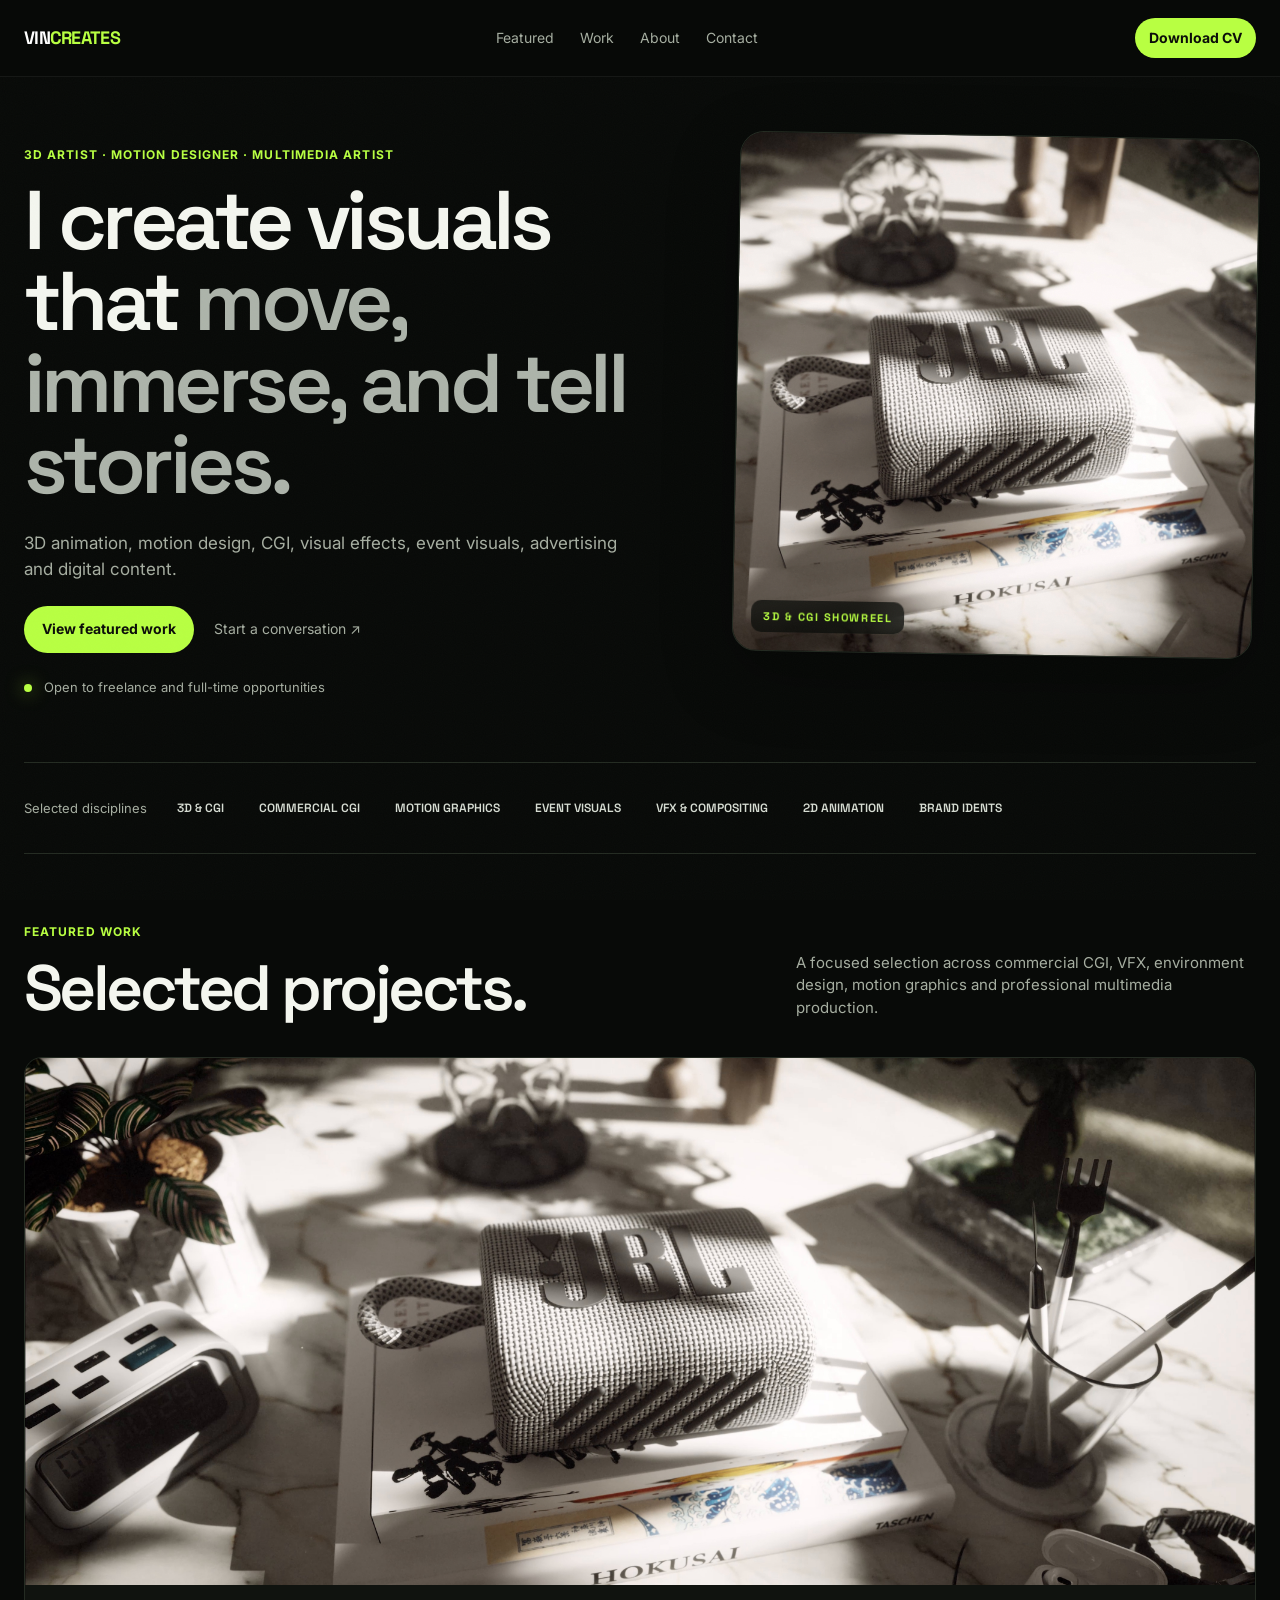
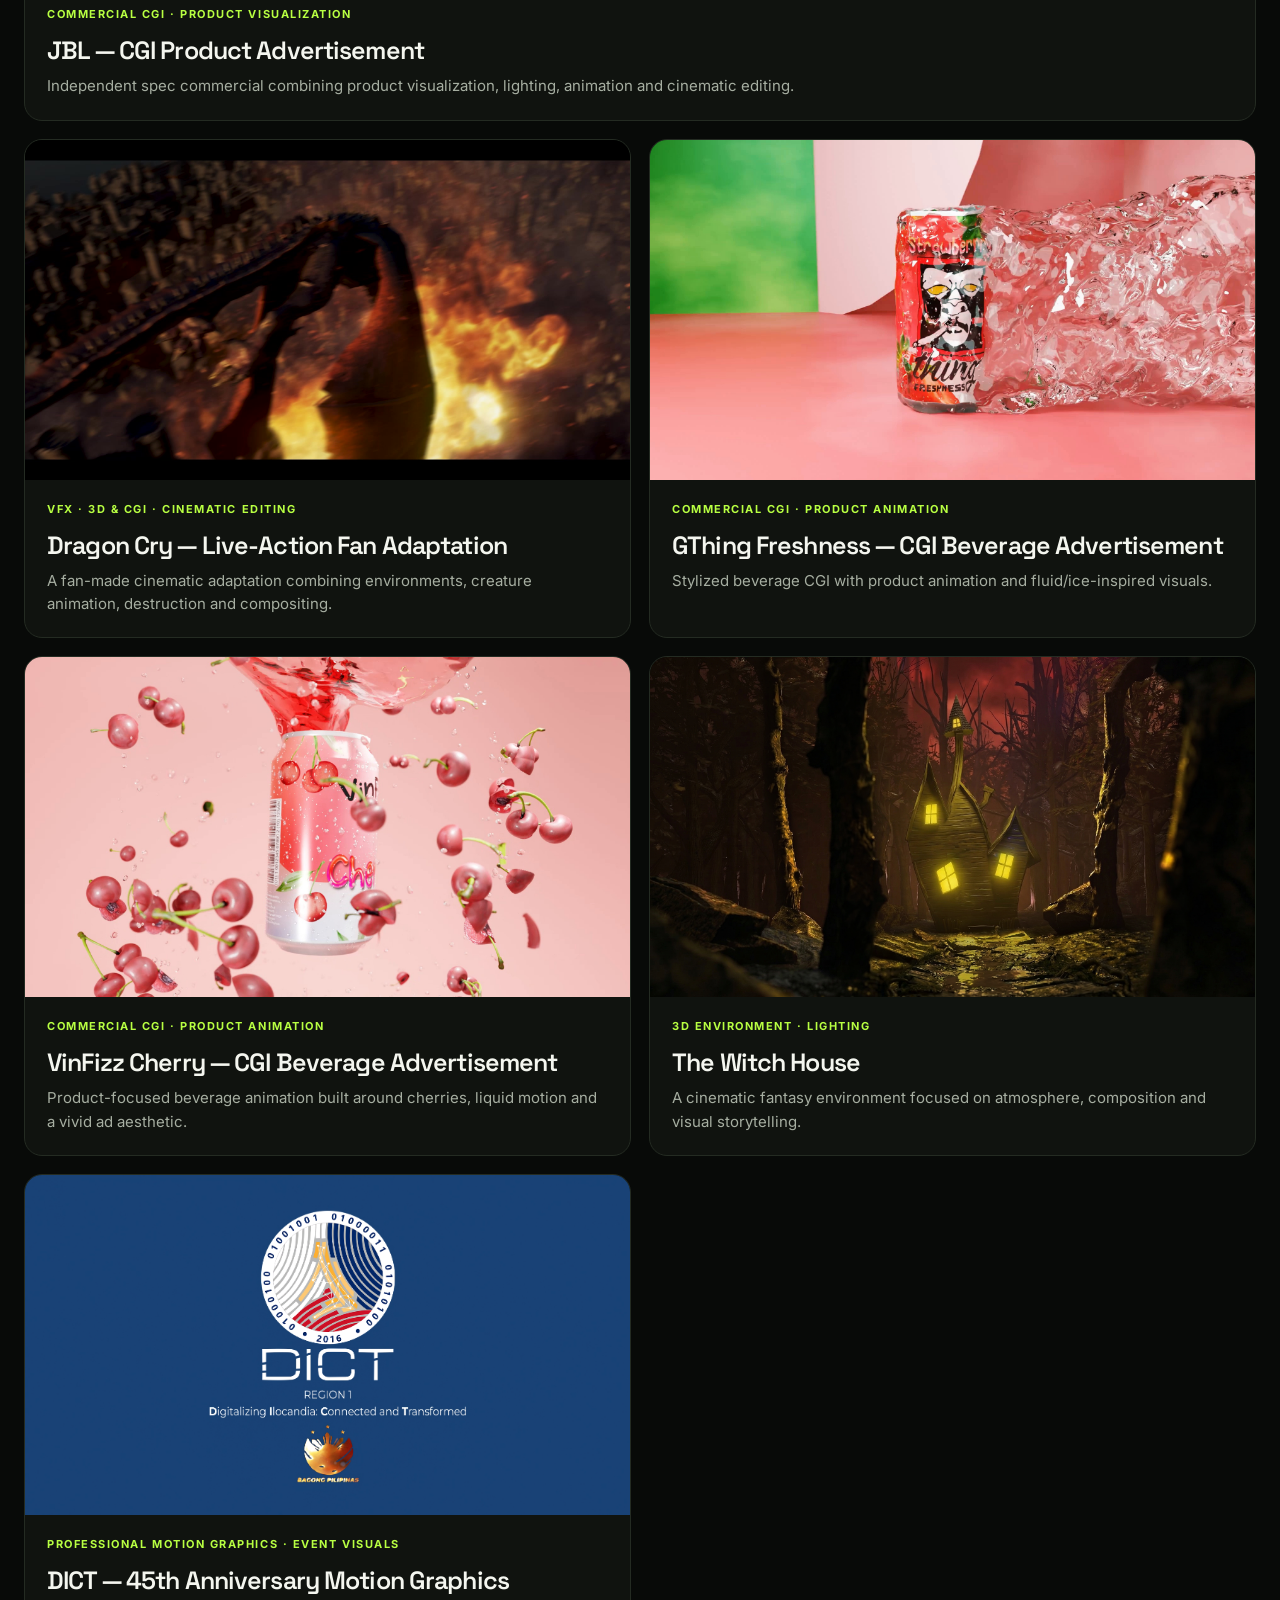
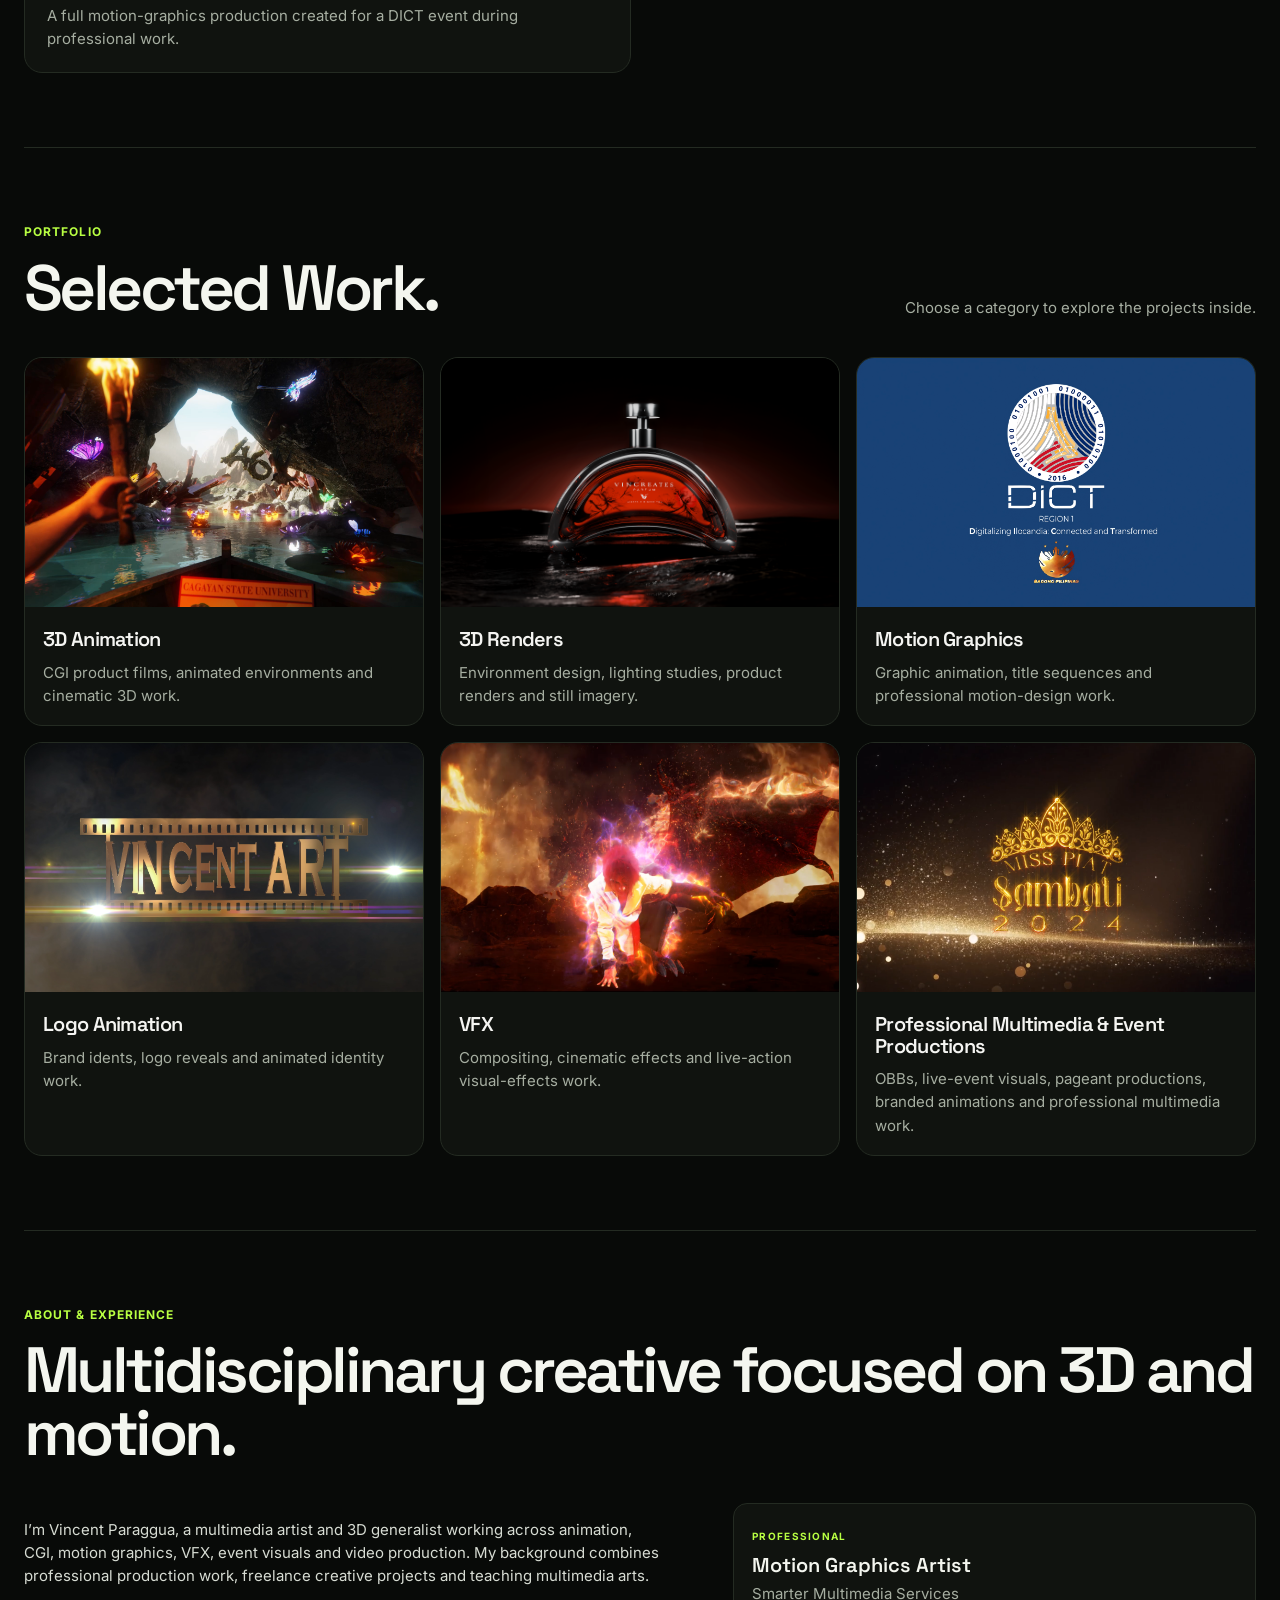
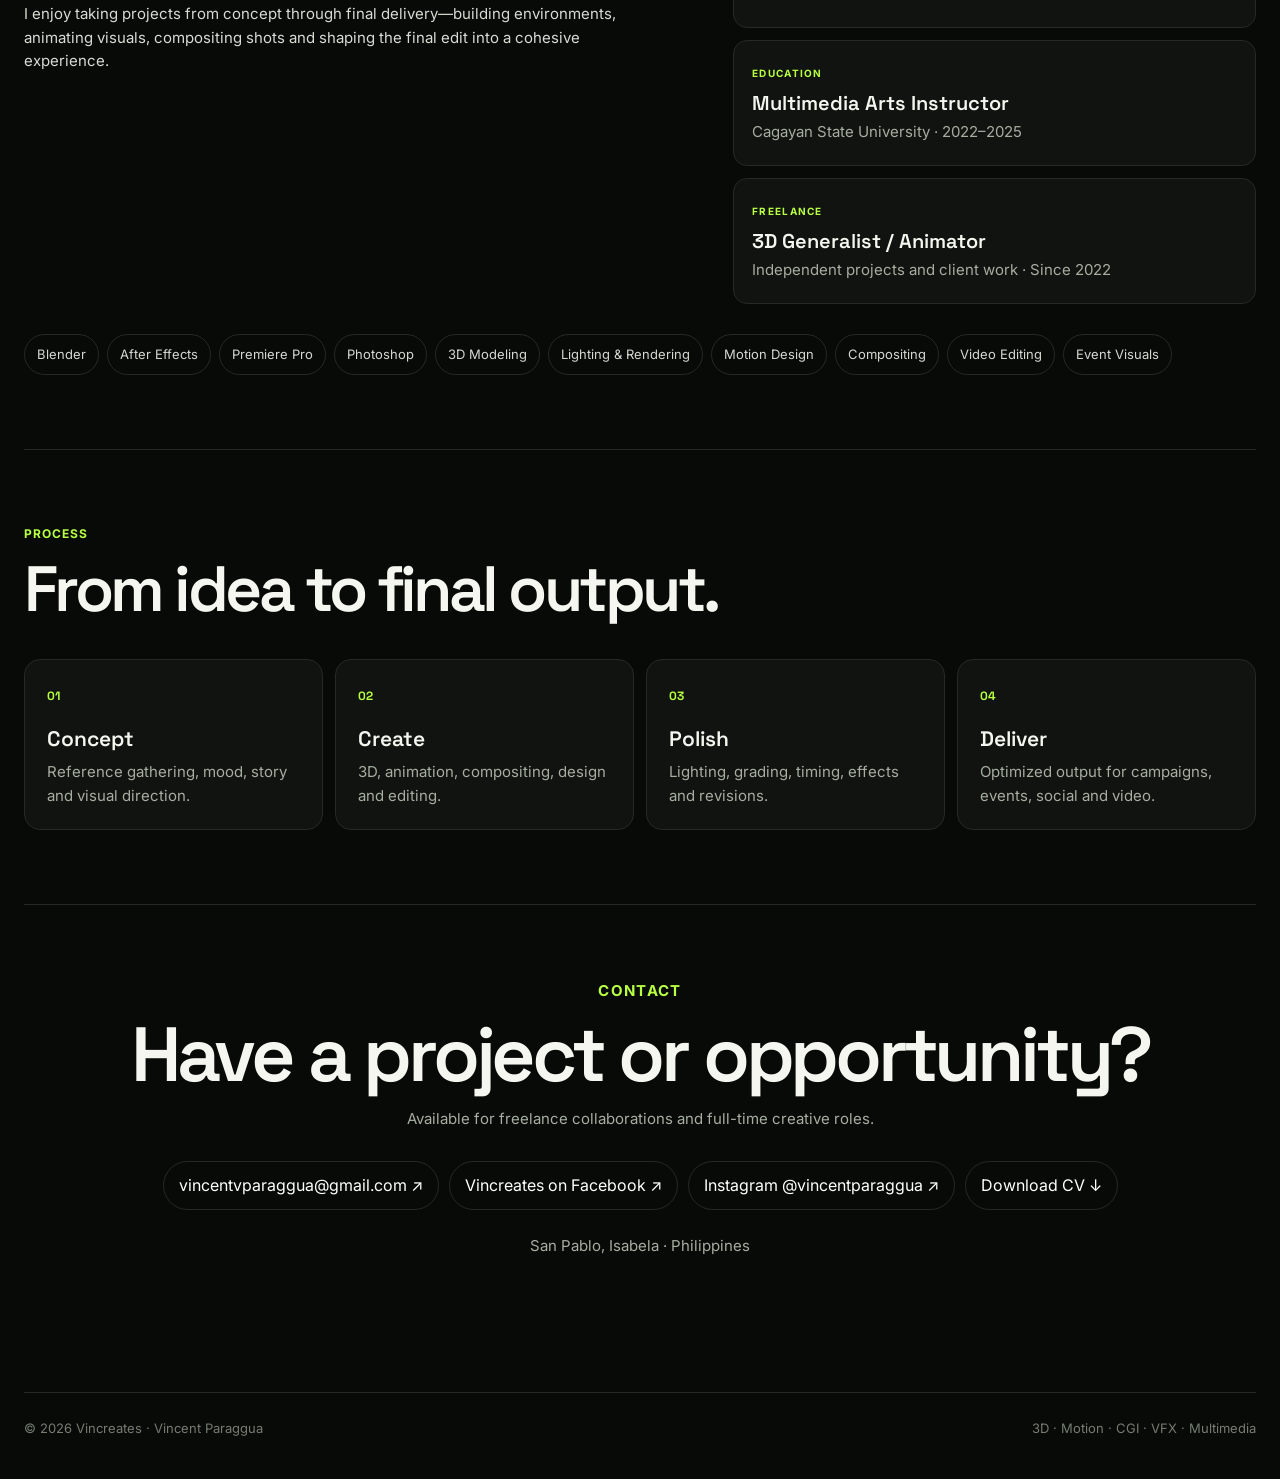
==== commit acef58a5: "Update index.html" ====
--- a/index.html
+++ b/index.html
@@ -177,6 +177,123 @@
   outline-offset:3px;
 }
 
+
+/* 3D Renders — inline project gallery */
+.render-project{
+  width:100%;
+}
+.render-project-head{
+  max-width:820px;
+  margin-bottom:28px;
+}
+.render-project-head h3{
+  margin:8px 0 10px;
+  font-family:'Space Grotesk',sans-serif;
+  font-size:clamp(24px,2.2vw,36px);
+  line-height:1.08;
+}
+.render-project-head > p:not(.tag){
+  margin:0;
+  color:#b8bdb8;
+  font-size:15px;
+  line-height:1.6;
+}
+.render-gallery{
+  display:grid;
+  grid-template-columns:repeat(2,minmax(0,1fr));
+  gap:18px;
+}
+.render-shot{
+  appearance:none;
+  width:100%;
+  padding:0;
+  border:1px solid rgba(255,255,255,.12);
+  border-radius:18px;
+  overflow:hidden;
+  background:#050505;
+  cursor:zoom-in;
+  text-align:left;
+}
+.render-shot.hero{
+  grid-column:1 / -1;
+}
+.render-shot img{
+  width:100%;
+  height:auto;
+  display:block;
+}
+.render-shot .render-label{
+  display:block;
+  padding:12px 14px 14px;
+  color:#a9aea9;
+  font:600 11px/1.3 'Inter',sans-serif;
+  letter-spacing:.08em;
+  text-transform:uppercase;
+}
+.render-shot:hover{
+  border-color:rgba(173,255,47,.45);
+}
+.render-shot:focus-visible{
+  outline:2px solid #adff2f;
+  outline-offset:3px;
+}
+
+/* Fullscreen image zoom */
+.render-lightbox{
+  position:fixed;
+  inset:0;
+  z-index:10050;
+  display:none;
+}
+.render-lightbox.is-open{
+  display:flex;
+  align-items:center;
+  justify-content:center;
+  padding:28px;
+}
+.render-lightbox-backdrop{
+  position:absolute;
+  inset:0;
+  background:rgba(0,0,0,.92);
+  cursor:zoom-out;
+}
+.render-lightbox-content{
+  position:relative;
+  z-index:1;
+  width:min(94vw,1500px);
+  height:min(90vh,1000px);
+  display:flex;
+  align-items:center;
+  justify-content:center;
+}
+.render-lightbox-content img{
+  max-width:100%;
+  max-height:100%;
+  object-fit:contain;
+  border-radius:12px;
+  box-shadow:0 24px 80px rgba(0,0,0,.45);
+}
+.render-lightbox-close{
+  position:fixed;
+  top:18px;
+  right:22px;
+  z-index:2;
+  width:44px;
+  height:44px;
+  border-radius:999px;
+  border:1px solid rgba(255,255,255,.18);
+  background:rgba(10,10,10,.75);
+  color:#fff;
+  font-size:28px;
+  line-height:1;
+  cursor:pointer;
+}
+@media (max-width:760px){
+  .render-gallery{grid-template-columns:1fr;}
+  .render-shot.hero{grid-column:auto;}
+  .render-lightbox{padding:14px;}
+}
+
 </style>
 
 </head>
@@ -335,15 +452,29 @@
       <div><p class="eyebrow">3D RENDERS</p><h2>3D Renders.</h2></div>
       <p class="section-note"><a class="text-link" href="#work" data-back-categories>← Back to categories</a></p>
     </div>
-    <div class="work-grid">
-      <article class="work-card media-project-card">
-        <div class="media"><img class="portfolio-preview" src="assets/gallery/vincreates-parfum/Red parfum pt1.png" alt="VINCREATES PARFUM luxury fragrance 3D product visualization" loading="lazy" decoding="async"></div>
-        <div class="card-copy">
-          <div><p class="tag">3D &amp; CGI · PRODUCT VISUALIZATION · ART DIRECTION</p><h3>VINCREATES PARFUM — 3D Product Visualization</h3></div>
-          <p>Self-initiated luxury fragrance concept focused on product modeling, glass and chrome materials, cinematic lighting, rendering and post-production.</p>
-          <button class="text-link media-project-open" type="button" data-title="VINCREATES PARFUM — 3D Product Visualization" data-media-type="3D &amp; CGI · PRODUCT VISUALIZATION" data-images='["assets/gallery/vincreates-parfum/Red parfum pt1.png","assets/gallery/vincreates-parfum/Red parfum pt2.png","assets/gallery/vincreates-parfum/Red parfum pt3.png"]' data-labels='["HERO","DETAIL","EXPERIMENTAL / FISHEYE"]'>View full project ↗</button>
-        </div>
-      </article>
+    <div class="render-project">
+      <div class="render-project-head">
+        <p class="tag">3D &amp; CGI · PRODUCT VISUALIZATION · ART DIRECTION</p>
+        <h3>VINCREATES PARFUM — 3D Product Visualization</h3>
+        <p>Self-initiated luxury fragrance concept focused on product modeling, glass and chrome materials, cinematic lighting, rendering and post-production. Click any render to view it full size.</p>
+      </div>
+
+      <div class="render-gallery">
+        <button class="render-shot hero" type="button" data-render-zoom="assets/gallery/vincreates-parfum/Red parfum pt1.png" aria-label="Open VINCREATES PARFUM hero render full size">
+          <img src="assets/gallery/vincreates-parfum/Red parfum pt1.png" alt="VINCREATES PARFUM hero product visualization" loading="lazy" decoding="async">
+          <span class="render-label">Hero Render</span>
+        </button>
+
+        <button class="render-shot" type="button" data-render-zoom="assets/gallery/vincreates-parfum/Red parfum pt2.png" aria-label="Open VINCREATES PARFUM detail render full size">
+          <img src="assets/gallery/vincreates-parfum/Red parfum pt2.png" alt="VINCREATES PARFUM macro detail render" loading="lazy" decoding="async">
+          <span class="render-label">Macro Detail</span>
+        </button>
+
+        <button class="render-shot" type="button" data-render-zoom="assets/gallery/vincreates-parfum/Red parfum pt3.png" aria-label="Open VINCREATES PARFUM experimental render full size">
+          <img src="assets/gallery/vincreates-parfum/Red parfum pt3.png" alt="VINCREATES PARFUM experimental fisheye render" loading="lazy" decoding="async">
+          <span class="render-label">Experimental / Fisheye</span>
+        </button>
+      </div>
     </div>
   </section>
 
@@ -582,6 +713,15 @@
       <div class="modal-gallery media-project-gallery" id="mediaProjectGallery"></div>
     </div>
   </section>
+</div>
+
+
+<div class="render-lightbox" id="renderLightbox" aria-hidden="true">
+  <div class="render-lightbox-backdrop" data-close-render-lightbox></div>
+  <button class="render-lightbox-close" type="button" data-close-render-lightbox aria-label="Close full-size render">×</button>
+  <div class="render-lightbox-content" role="dialog" aria-modal="true" aria-label="Full-size 3D render">
+    <img id="renderLightboxImage" src="" alt="">
+  </div>
 </div>
 
 <footer><span>© <span id="year"></span> Vincreates · Vincent Paraggua</span><span>3D · Motion · CGI · VFX · Multimedia</span></footer>
@@ -748,5 +888,47 @@
 })();
 </script>
 
+
+<script>
+(() => {
+  const lightbox = document.getElementById('renderLightbox');
+  const lightboxImage = document.getElementById('renderLightboxImage');
+  const shots = document.querySelectorAll('[data-render-zoom]');
+
+  function closeRenderLightbox() {
+    if (!lightbox || !lightboxImage) return;
+    lightbox.classList.remove('is-open');
+    lightbox.setAttribute('aria-hidden', 'true');
+    lightboxImage.src = '';
+    lightboxImage.alt = '';
+    document.body.style.overflow = '';
+  }
+
+  shots.forEach(shot => {
+    shot.addEventListener('click', () => {
+      if (!lightbox || !lightboxImage) return;
+      const src = shot.dataset.renderZoom;
+      const img = shot.querySelector('img');
+      if (!src) return;
+      lightboxImage.src = src;
+      lightboxImage.alt = img?.alt || 'Full-size 3D render';
+      lightbox.classList.add('is-open');
+      lightbox.setAttribute('aria-hidden', 'false');
+      document.body.style.overflow = 'hidden';
+    });
+  });
+
+  document.querySelectorAll('[data-close-render-lightbox]').forEach(el => {
+    el.addEventListener('click', closeRenderLightbox);
+  });
+
+  document.addEventListener('keydown', event => {
+    if (event.key === 'Escape' && lightbox?.classList.contains('is-open')) {
+      closeRenderLightbox();
+    }
+  });
+})();
+</script>
+
 </body>
 </html>
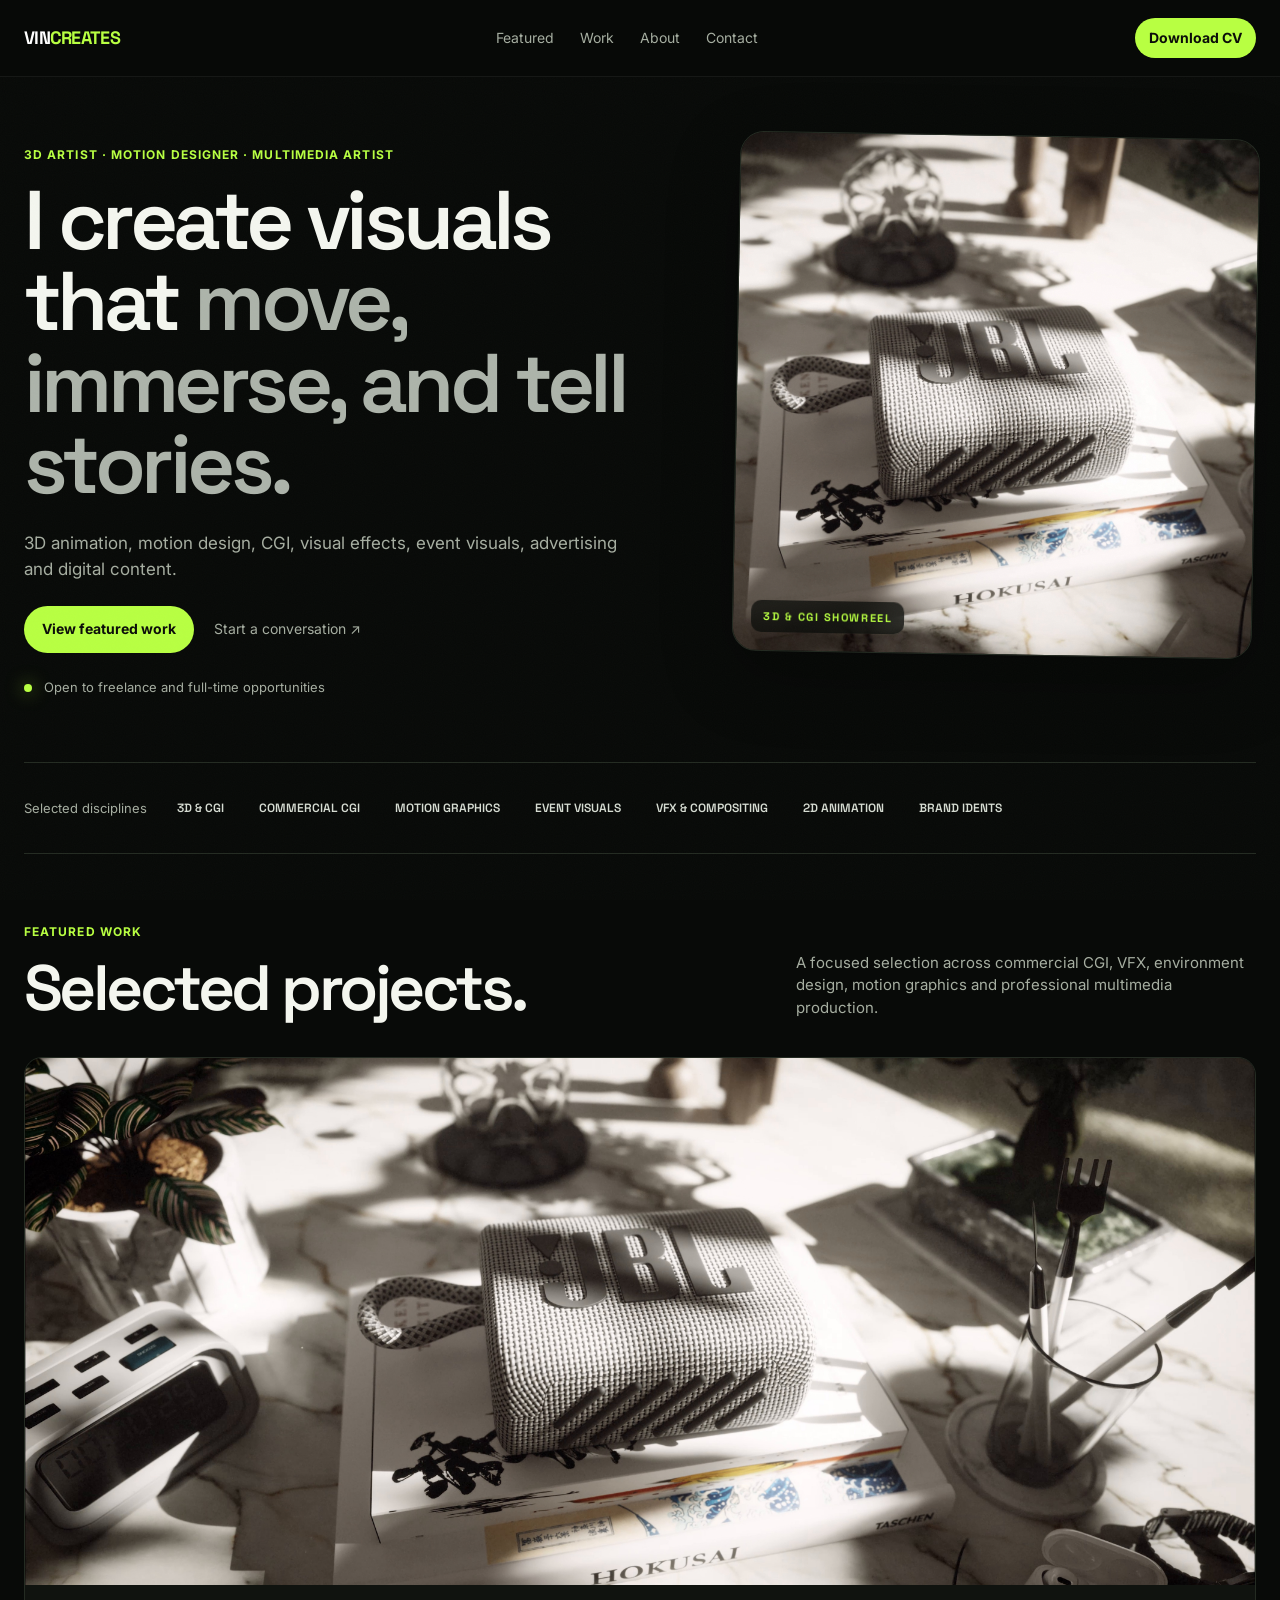
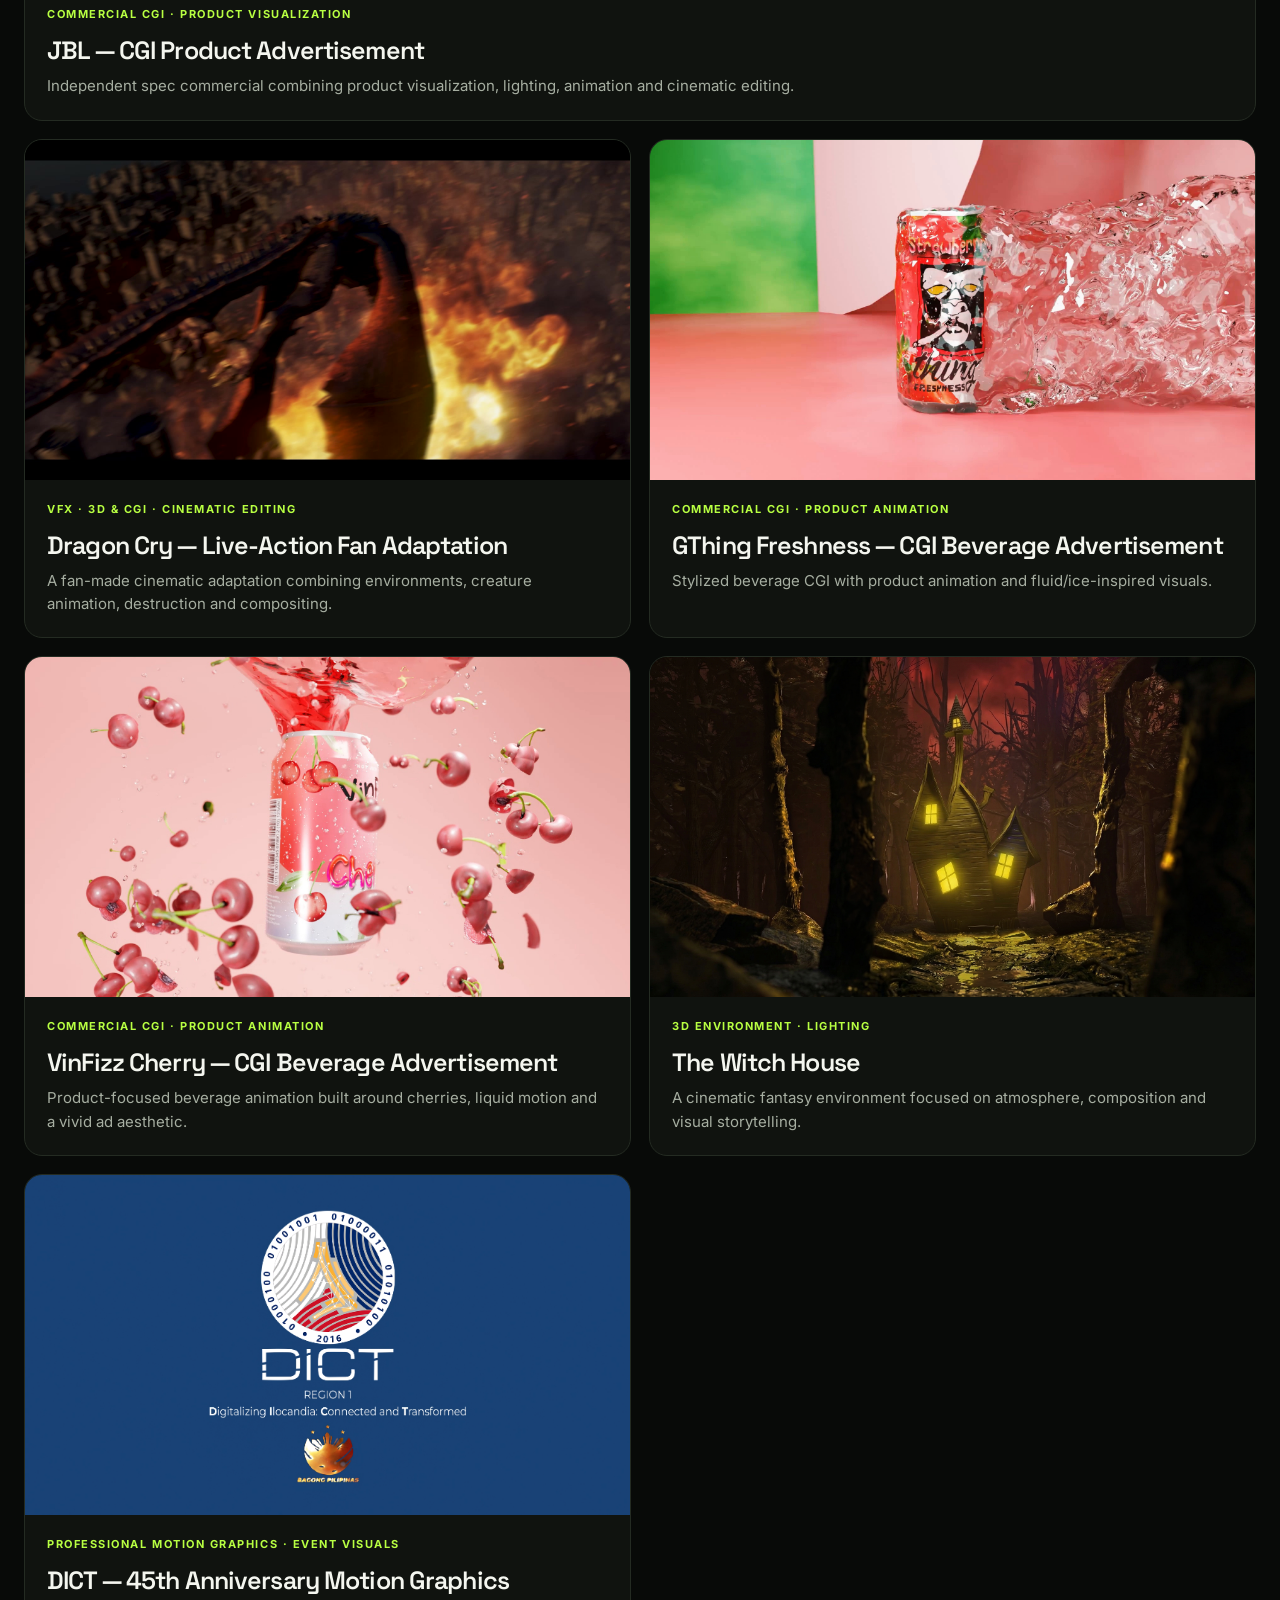
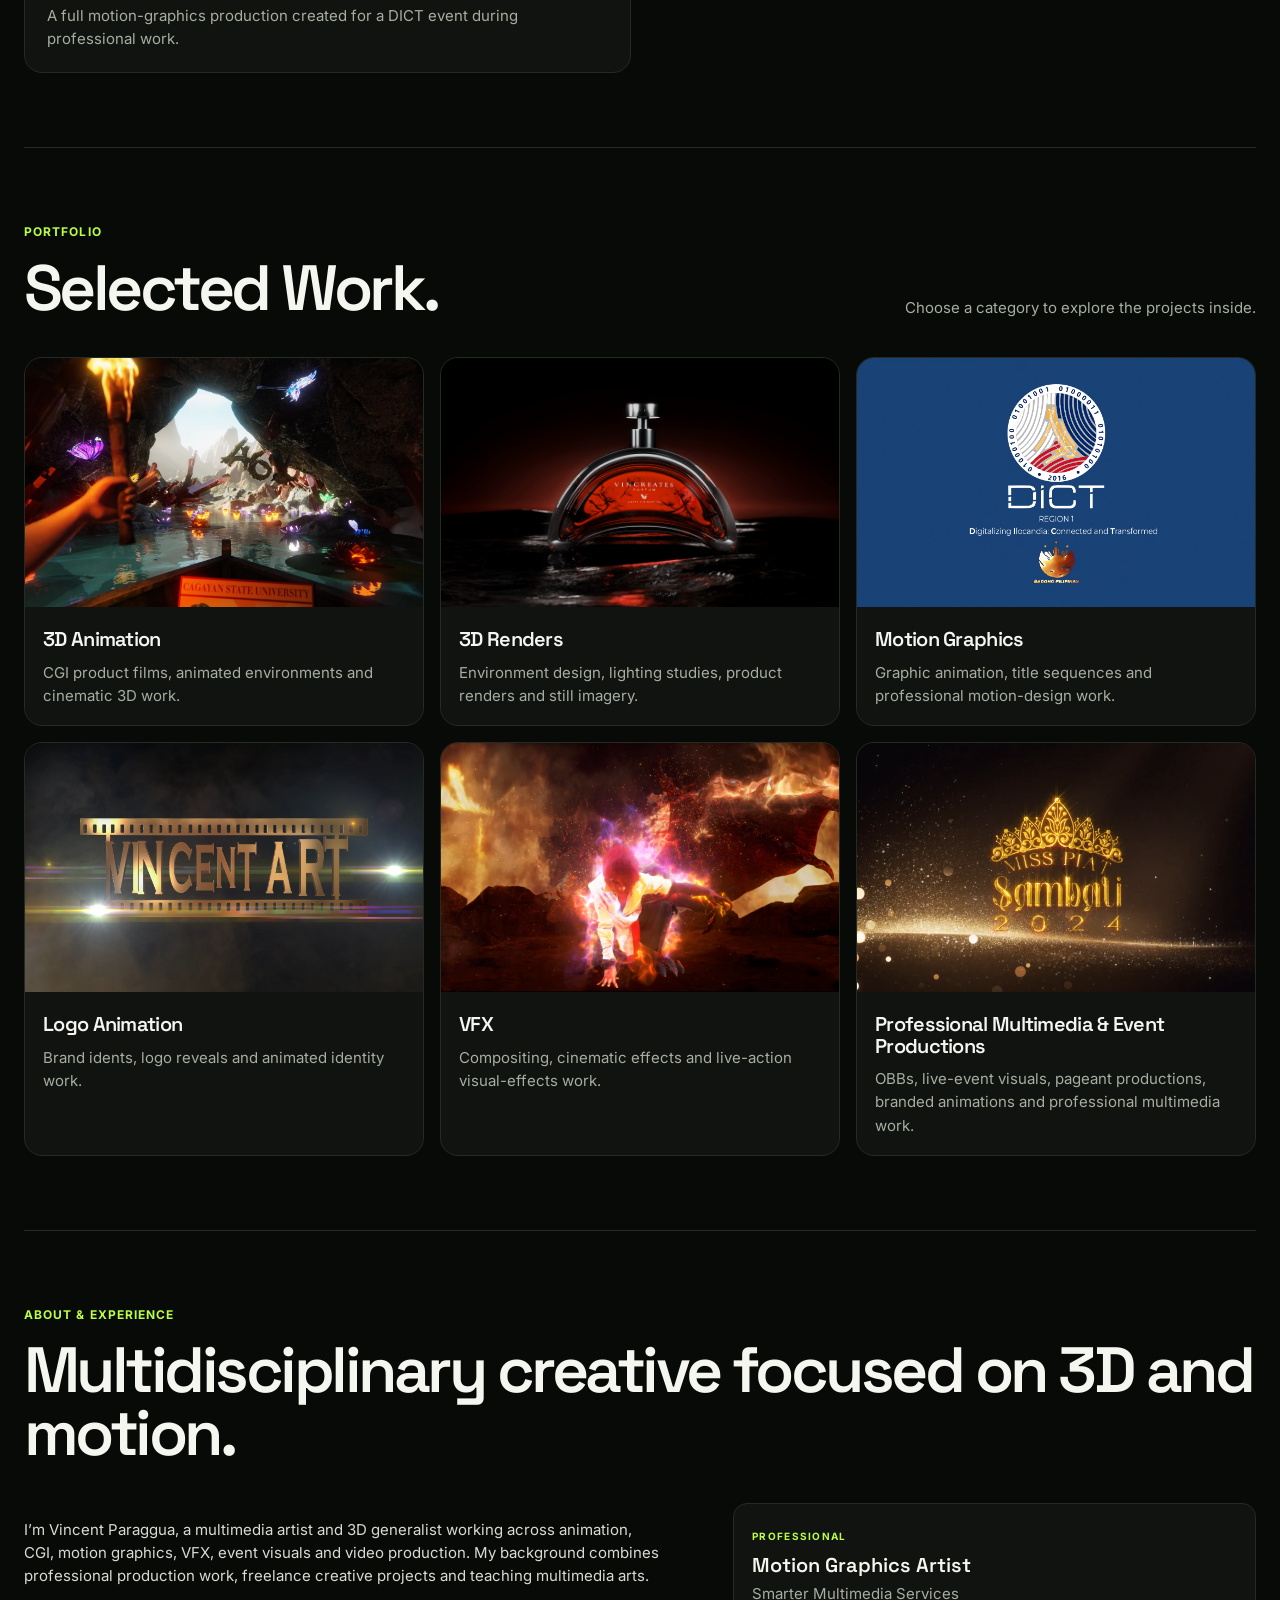
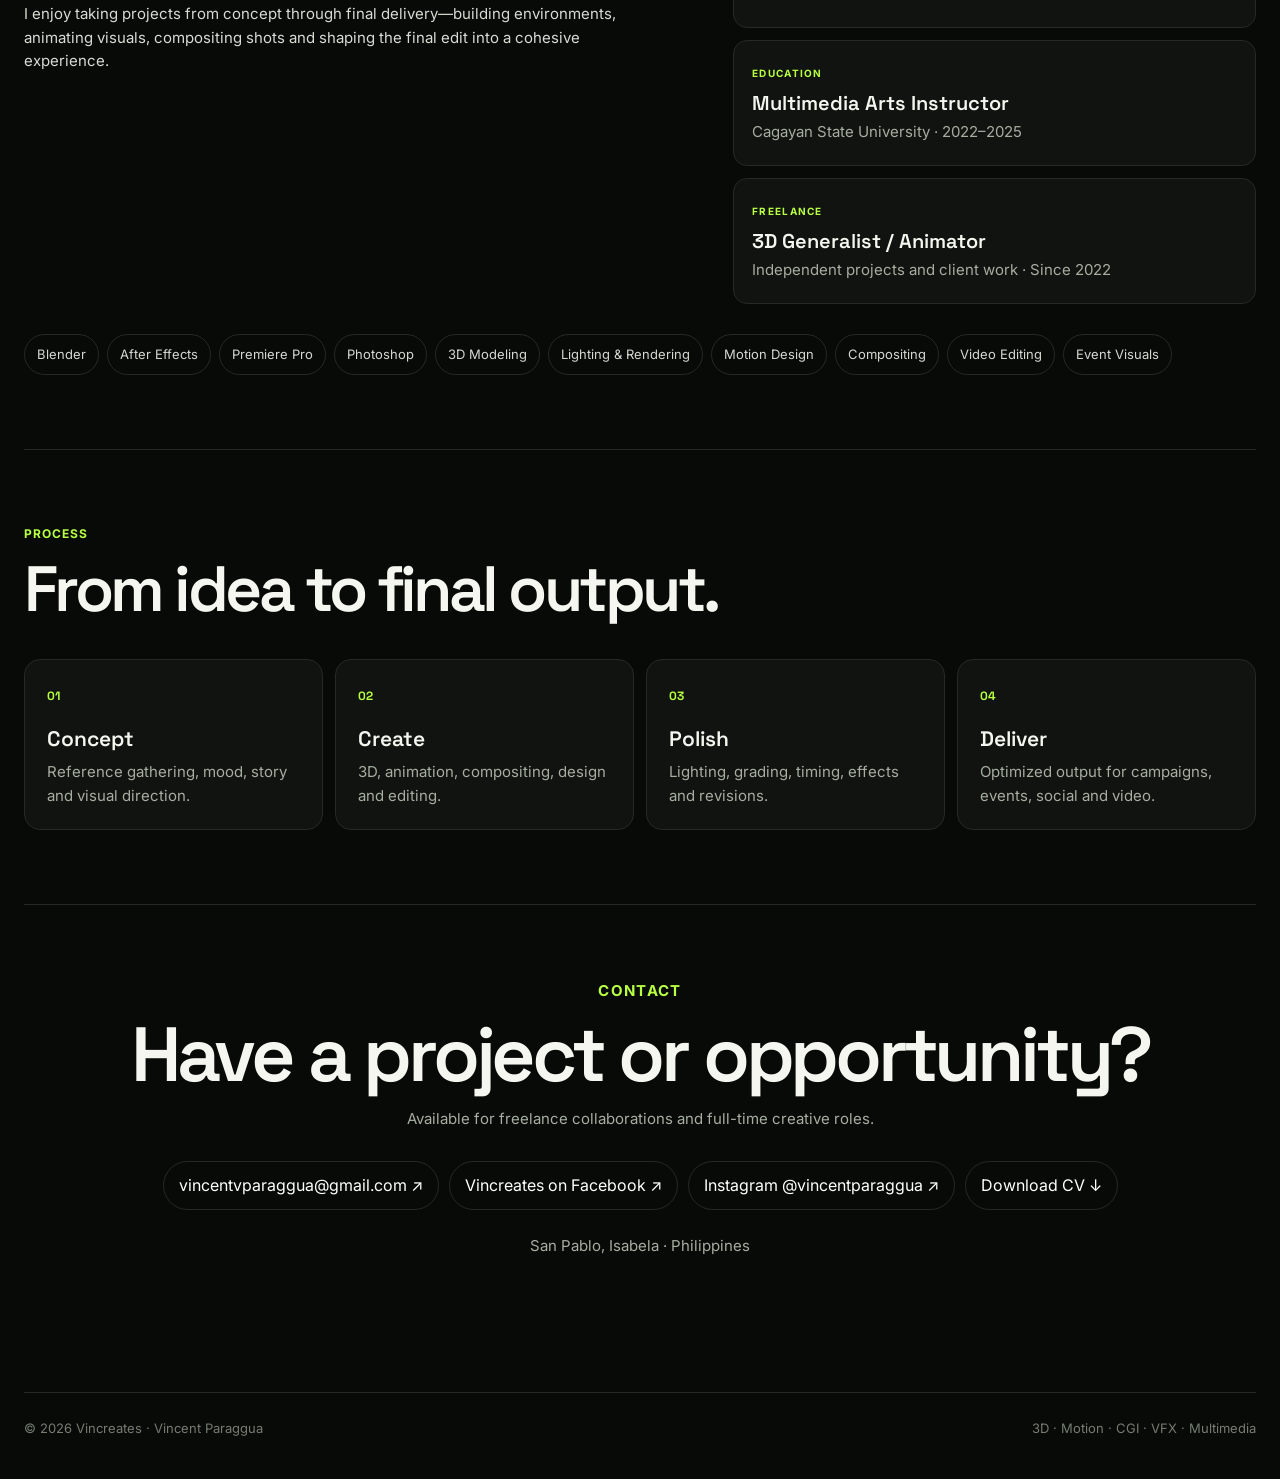
==== commit 79ead183: "Update index.html" ====
--- a/index.html
+++ b/index.html
@@ -178,62 +178,10 @@
 }
 
 
-/* 3D Renders — inline project gallery */
-.render-project{
-  width:100%;
-}
-.render-project-head{
-  max-width:820px;
-  margin-bottom:28px;
-}
-.render-project-head h3{
-  margin:8px 0 10px;
-  font-family:'Space Grotesk',sans-serif;
-  font-size:clamp(24px,2.2vw,36px);
-  line-height:1.08;
-}
-.render-project-head > p:not(.tag){
-  margin:0;
-  color:#b8bdb8;
-  font-size:15px;
-  line-height:1.6;
-}
-.render-gallery{
-  display:grid;
-  grid-template-columns:repeat(2,minmax(0,1fr));
-  gap:18px;
-}
-.render-shot{
-  appearance:none;
-  width:100%;
-  padding:0;
-  border:1px solid rgba(255,255,255,.12);
-  border-radius:18px;
-  overflow:hidden;
-  background:#050505;
-  cursor:zoom-in;
-  text-align:left;
-}
-.render-shot.hero{
-  grid-column:1 / -1;
-}
-.render-shot img{
-  width:100%;
-  height:auto;
-  display:block;
-}
-.render-shot .render-label{
-  display:block;
-  padding:12px 14px 14px;
-  color:#a9aea9;
-  font:600 11px/1.3 'Inter',sans-serif;
-  letter-spacing:.08em;
-  text-transform:uppercase;
-}
-.render-shot:hover{
-  border-color:rgba(173,255,47,.45);
-}
-.render-shot:focus-visible{
+.render-project-card{
+  cursor:pointer;
+}
+.render-project-card:focus-visible{
   outline:2px solid #adff2f;
   outline-offset:3px;
 }
@@ -452,29 +400,24 @@
       <div><p class="eyebrow">3D RENDERS</p><h2>3D Renders.</h2></div>
       <p class="section-note"><a class="text-link" href="#work" data-back-categories>← Back to categories</a></p>
     </div>
-    <div class="render-project">
-      <div class="render-project-head">
-        <p class="tag">3D &amp; CGI · PRODUCT VISUALIZATION · ART DIRECTION</p>
-        <h3>VINCREATES PARFUM — 3D Product Visualization</h3>
-        <p>Self-initiated luxury fragrance concept focused on product modeling, glass and chrome materials, cinematic lighting, rendering and post-production. Click any render to view it full size.</p>
-      </div>
-
-      <div class="render-gallery">
-        <button class="render-shot hero" type="button" data-render-zoom="assets/gallery/vincreates-parfum/Red parfum pt1.png" aria-label="Open VINCREATES PARFUM hero render full size">
-          <img src="assets/gallery/vincreates-parfum/Red parfum pt1.png" alt="VINCREATES PARFUM hero product visualization" loading="lazy" decoding="async">
-          <span class="render-label">Hero Render</span>
-        </button>
-
-        <button class="render-shot" type="button" data-render-zoom="assets/gallery/vincreates-parfum/Red parfum pt2.png" aria-label="Open VINCREATES PARFUM detail render full size">
-          <img src="assets/gallery/vincreates-parfum/Red parfum pt2.png" alt="VINCREATES PARFUM macro detail render" loading="lazy" decoding="async">
-          <span class="render-label">Macro Detail</span>
-        </button>
-
-        <button class="render-shot" type="button" data-render-zoom="assets/gallery/vincreates-parfum/Red parfum pt3.png" aria-label="Open VINCREATES PARFUM experimental render full size">
-          <img src="assets/gallery/vincreates-parfum/Red parfum pt3.png" alt="VINCREATES PARFUM experimental fisheye render" loading="lazy" decoding="async">
-          <span class="render-label">Experimental / Fisheye</span>
-        </button>
-      </div>
+    <div class="work-grid">
+      <article class="work-card media-project-card render-project-card" tabindex="0" role="button" aria-label="Open VINCREATES PARFUM full project">
+        <div class="media">
+          <img class="portfolio-preview" src="assets/gallery/vincreates-parfum/Red parfum pt1.png" alt="VINCREATES PARFUM 3D product visualization" loading="lazy" decoding="async">
+        </div>
+        <div class="card-copy">
+          <div>
+            <p class="tag">3D &amp; CGI · PRODUCT VISUALIZATION · ART DIRECTION</p>
+            <h3>VINCREATES PARFUM — 3D Product Visualization</h3>
+          </div>
+          <p>Self-initiated luxury fragrance concept focused on product modeling, glass and chrome materials, cinematic lighting, rendering and post-production.</p>
+          <button class="text-link media-project-open" type="button"
+            data-title="VINCREATES PARFUM — 3D Product Visualization"
+            data-media-type="3D &amp; CGI · PRODUCT VISUALIZATION"
+            data-images='["assets/gallery/vincreates-parfum/Red parfum pt1.png","assets/gallery/vincreates-parfum/Red parfum pt2.png","assets/gallery/vincreates-parfum/Red parfum pt3.png"]'
+            data-labels='["HERO RENDER","MACRO DETAIL","EXPERIMENTAL / FISHEYE"]'>View full project ↗</button>
+        </div>
+      </article>
     </div>
   </section>
 
@@ -844,6 +787,11 @@
           image.alt = `${button.dataset.title || 'Project'} — ${label.textContent}`;
           image.loading = 'eager';
           image.decoding = 'async';
+          image.dataset.renderZoom = src;
+          image.setAttribute('tabindex', '0');
+          image.setAttribute('role', 'button');
+          image.setAttribute('aria-label', `Open ${label.textContent} full size`);
+          image.style.cursor = 'zoom-in';
           wrap.appendChild(label);
           wrap.appendChild(image);
           gallery.appendChild(wrap);
@@ -893,7 +841,15 @@
 (() => {
   const lightbox = document.getElementById('renderLightbox');
   const lightboxImage = document.getElementById('renderLightboxImage');
-  const shots = document.querySelectorAll('[data-render-zoom]');
+
+  function openRenderLightbox(src, alt) {
+    if (!lightbox || !lightboxImage || !src) return;
+    lightboxImage.src = src;
+    lightboxImage.alt = alt || 'Full-size 3D render';
+    lightbox.classList.add('is-open');
+    lightbox.setAttribute('aria-hidden', 'false');
+    document.body.style.overflow = 'hidden';
+  }
 
   function closeRenderLightbox() {
     if (!lightbox || !lightboxImage) return;
@@ -904,31 +860,55 @@
     document.body.style.overflow = '';
   }
 
-  shots.forEach(shot => {
-    shot.addEventListener('click', () => {
-      if (!lightbox || !lightboxImage) return;
-      const src = shot.dataset.renderZoom;
-      const img = shot.querySelector('img');
-      if (!src) return;
-      lightboxImage.src = src;
-      lightboxImage.alt = img?.alt || 'Full-size 3D render';
-      lightbox.classList.add('is-open');
-      lightbox.setAttribute('aria-hidden', 'false');
-      document.body.style.overflow = 'hidden';
-    });
+  document.addEventListener('click', event => {
+    const target = event.target.closest('[data-render-zoom]');
+    if (target) {
+      event.stopPropagation();
+      openRenderLightbox(target.dataset.renderZoom, target.alt || '');
+    }
   });
 
-  document.querySelectorAll('[data-close-render-lightbox]').forEach(el => {
-    el.addEventListener('click', closeRenderLightbox);
-  });
-
   document.addEventListener('keydown', event => {
+    const target = event.target.closest?.('[data-render-zoom]');
+    if (target && (event.key === 'Enter' || event.key === ' ')) {
+      event.preventDefault();
+      event.stopPropagation();
+      openRenderLightbox(target.dataset.renderZoom, target.alt || '');
+      return;
+    }
     if (event.key === 'Escape' && lightbox?.classList.contains('is-open')) {
       closeRenderLightbox();
     }
   });
+
+  document.querySelectorAll('[data-close-render-lightbox]').forEach(el => {
+    el.addEventListener('click', closeRenderLightbox);
+  });
 })();
 </script>
 
+
+<script>
+(() => {
+  document.querySelectorAll('.render-project-card').forEach(card => {
+    const openButton = card.querySelector('.media-project-open');
+    if (!openButton) return;
+
+    card.addEventListener('click', event => {
+      if (event.target.closest('.media-project-open')) return;
+      openButton.click();
+    });
+
+    card.addEventListener('keydown', event => {
+      if (event.target.closest('.media-project-open')) return;
+      if (event.key === 'Enter' || event.key === ' ') {
+        event.preventDefault();
+        openButton.click();
+      }
+    });
+  });
+})();
+</script>
+
 </body>
 </html>
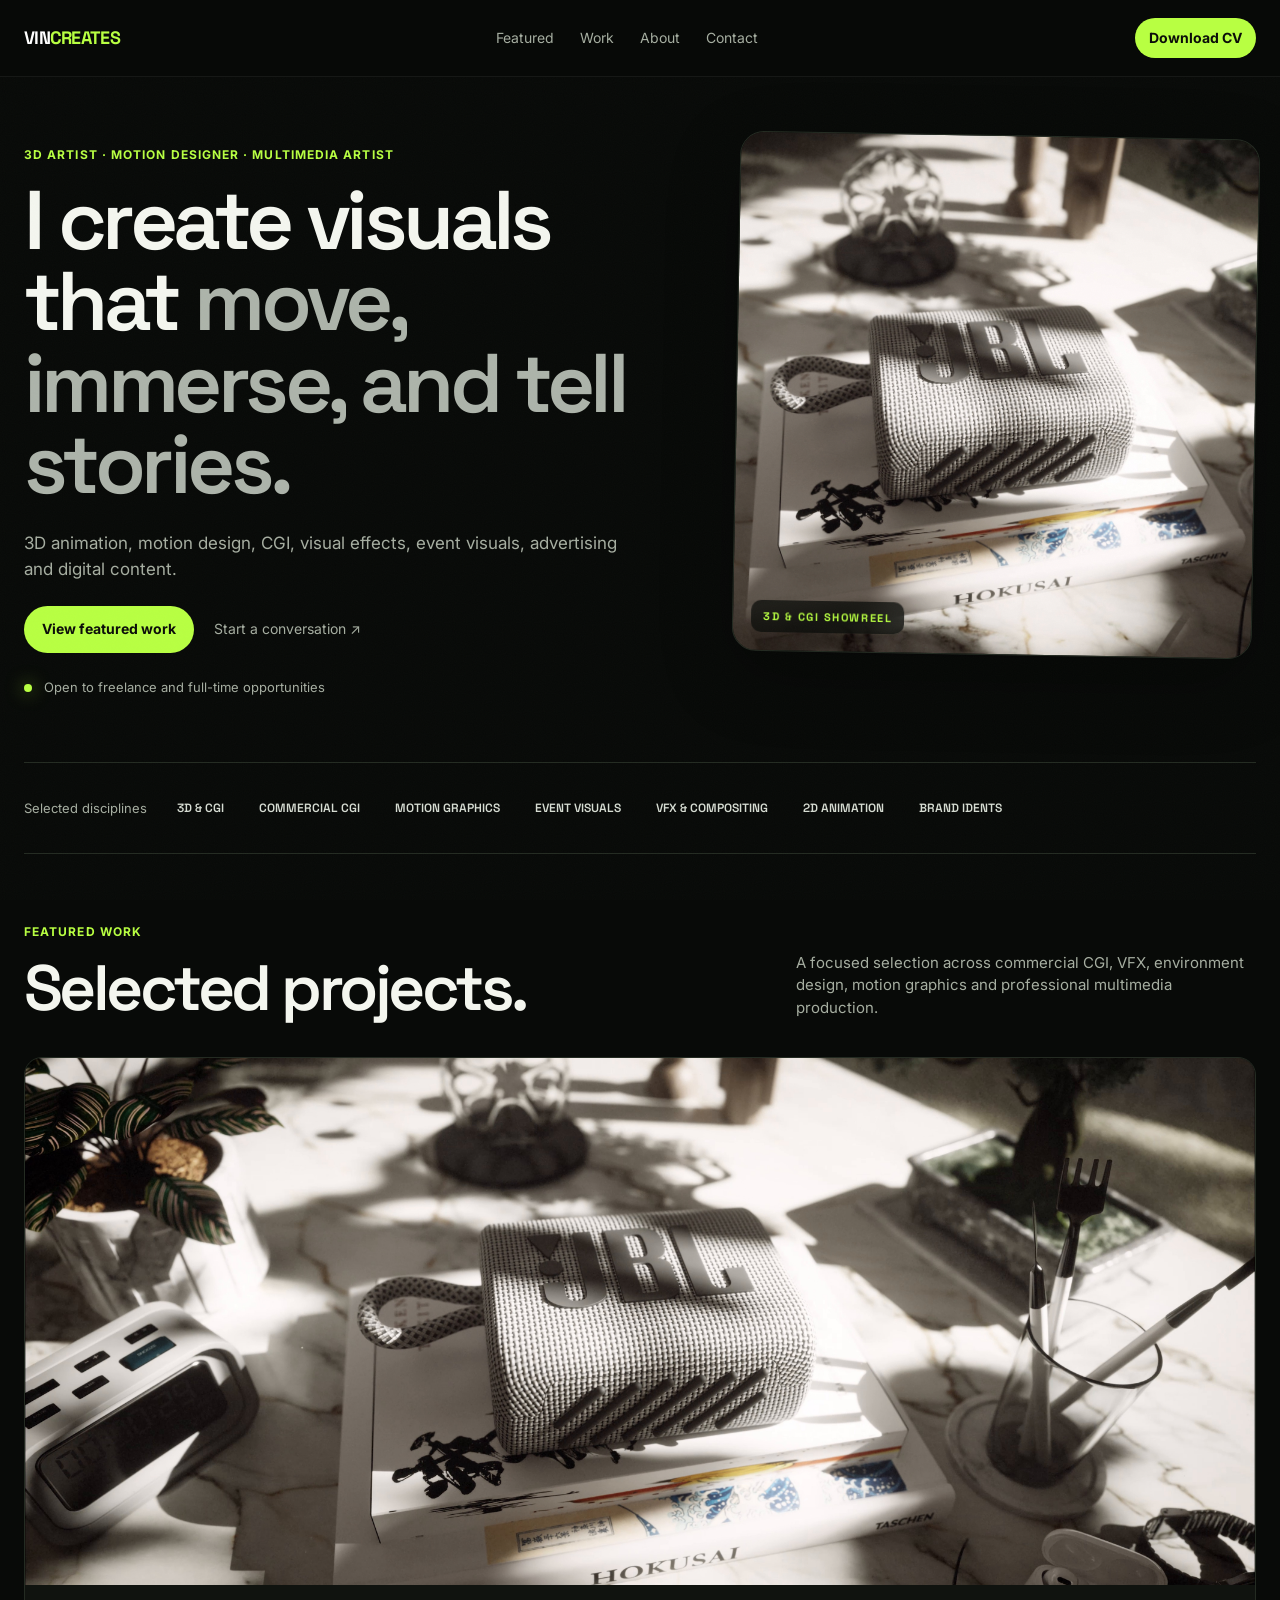
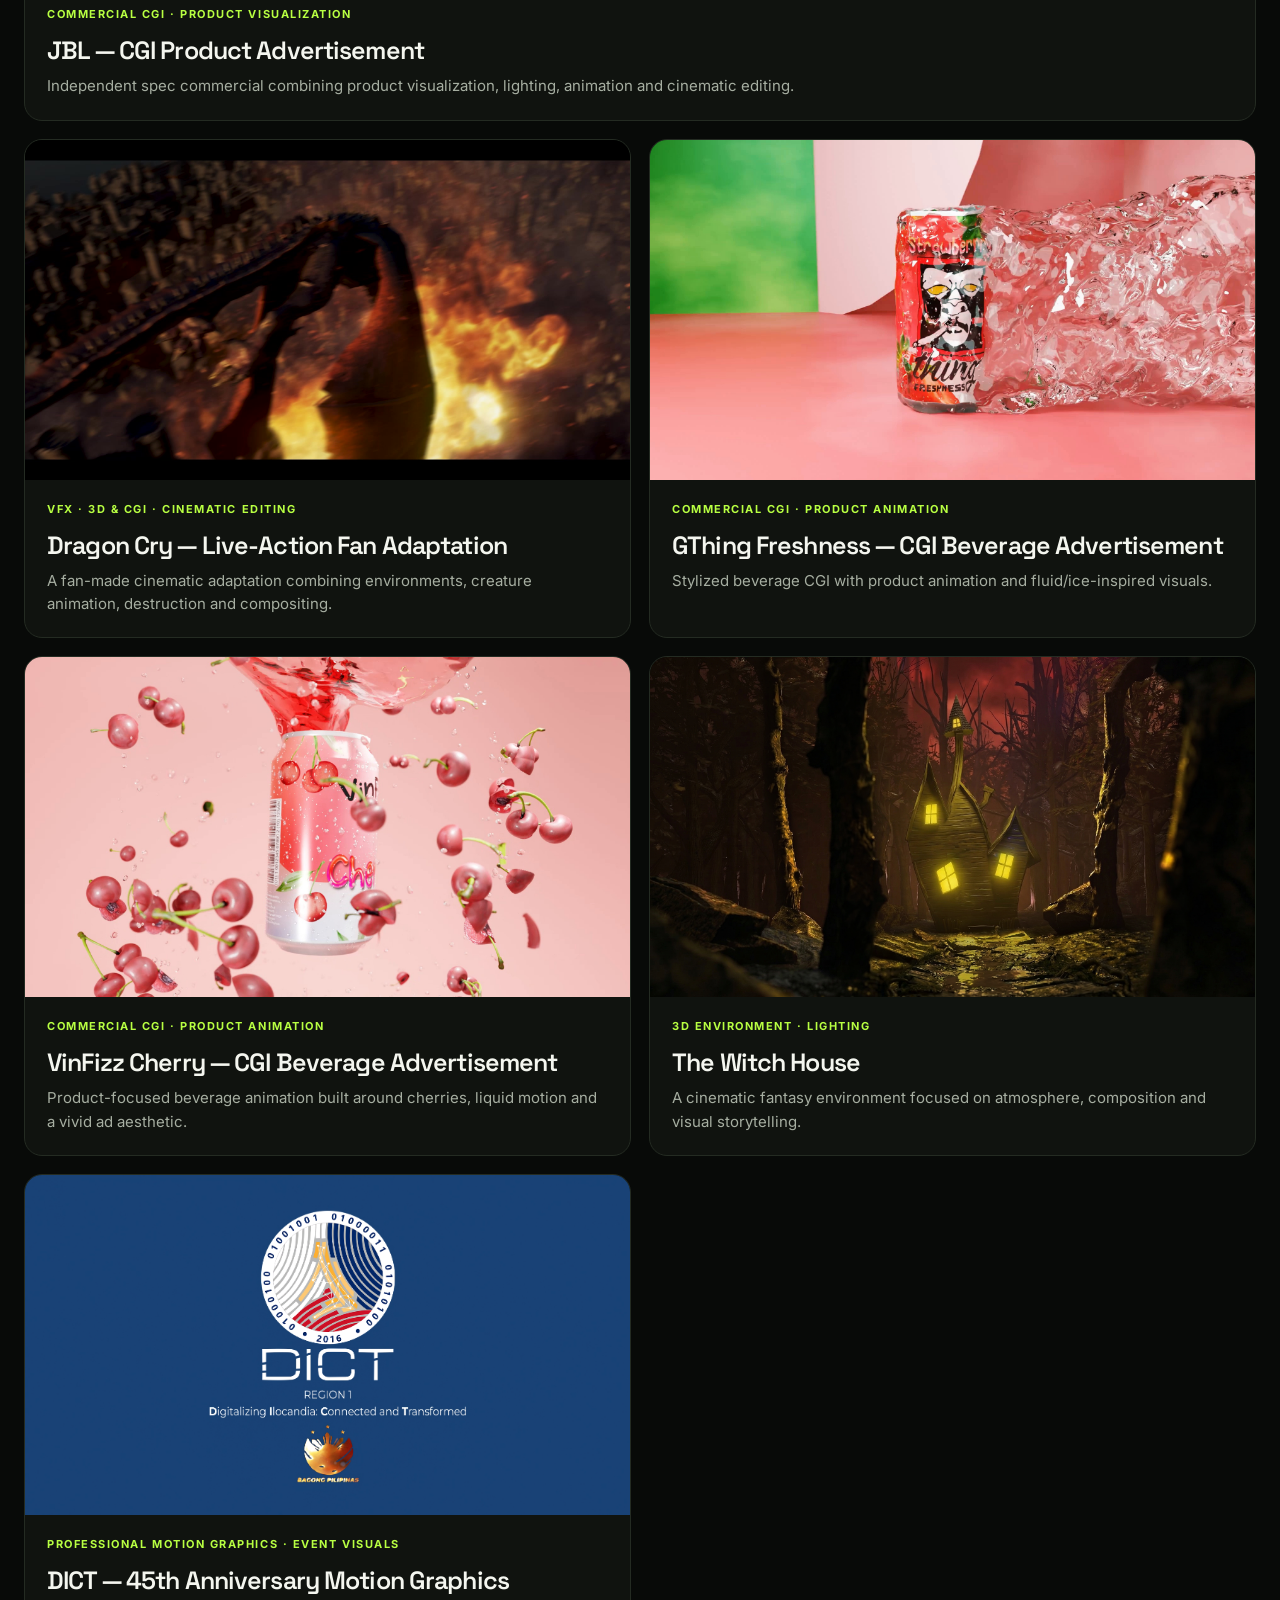
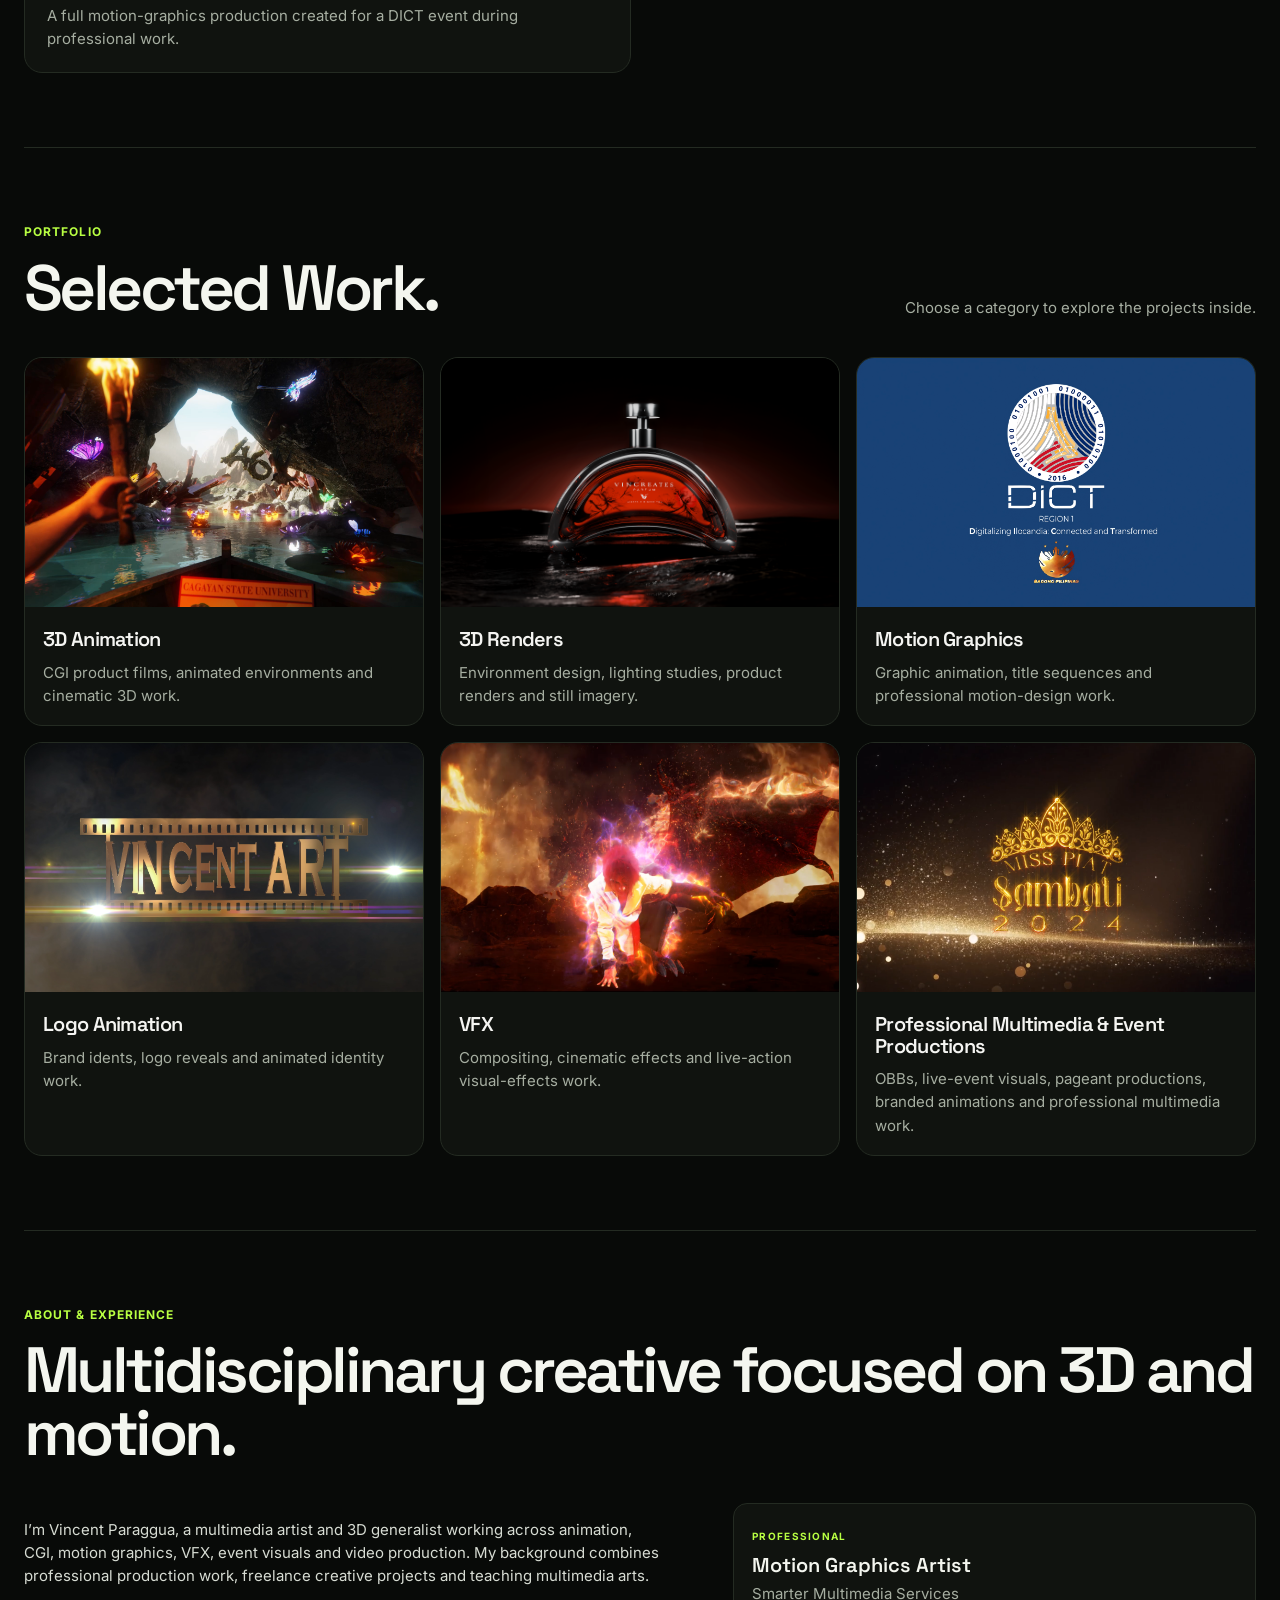
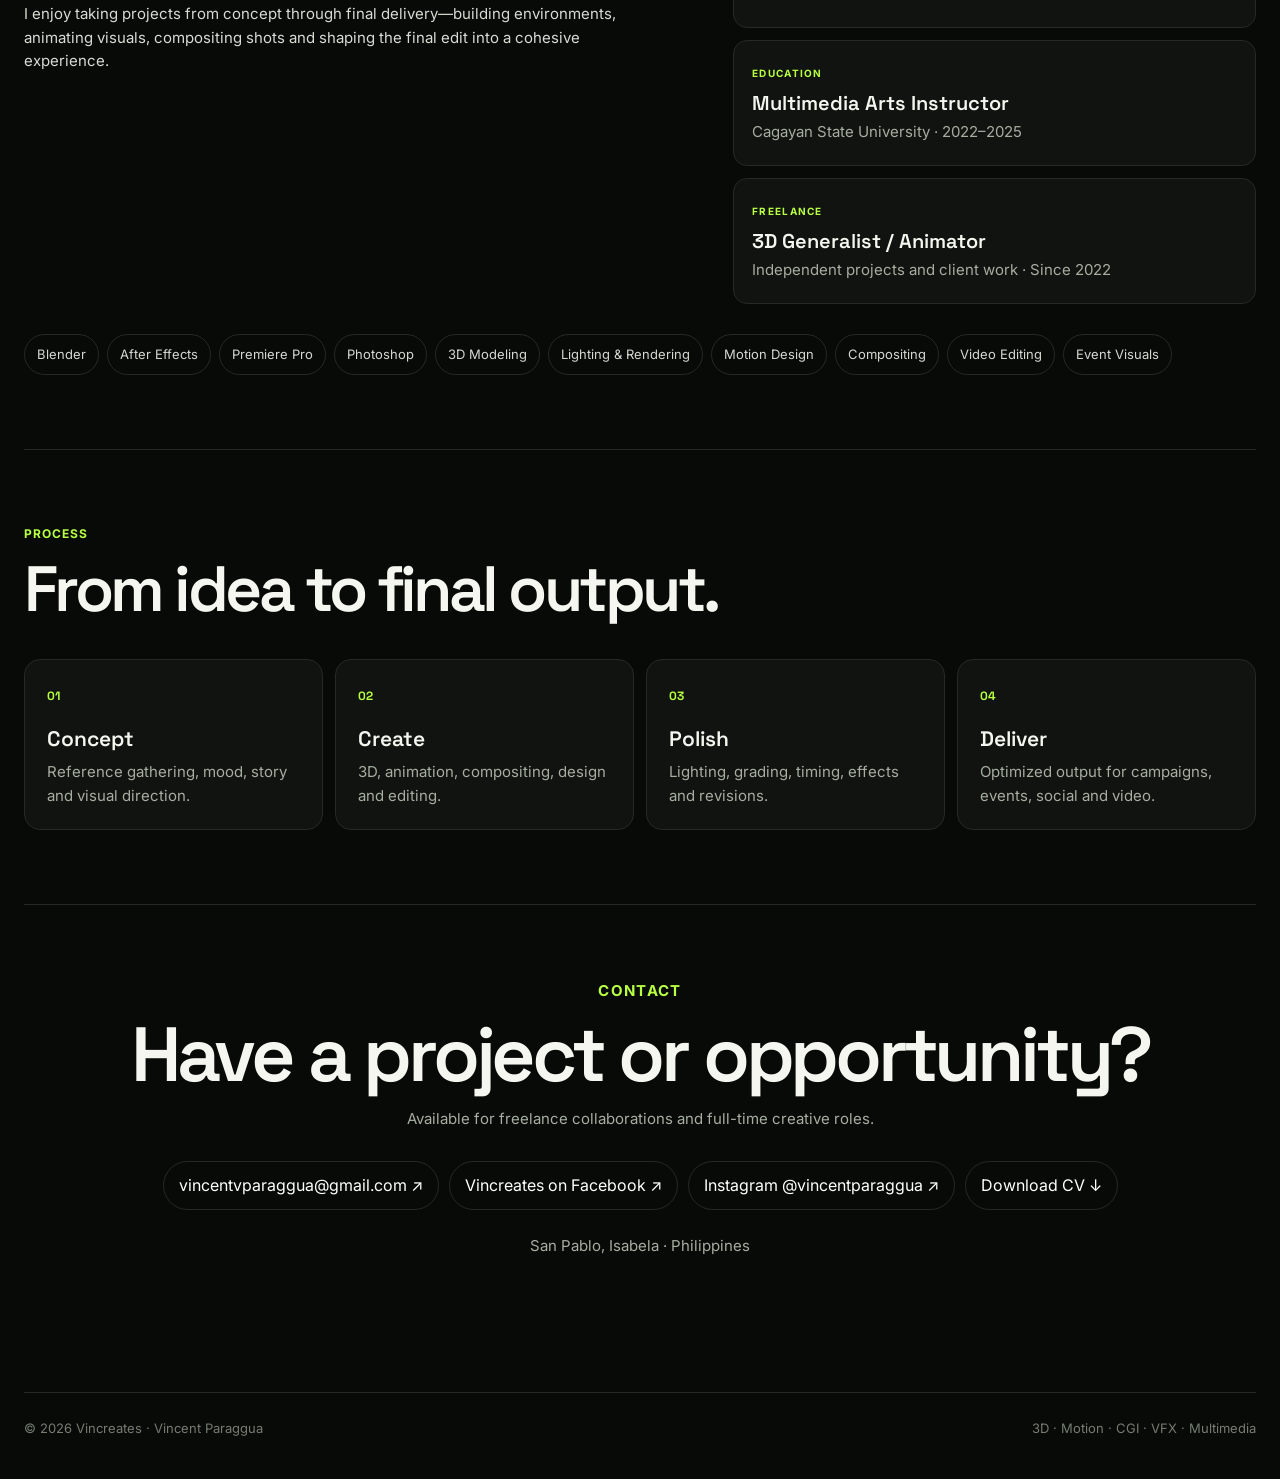
==== commit c975c798: "Update index.html" ====
--- a/index.html
+++ b/index.html
@@ -240,6 +240,84 @@
   .render-gallery{grid-template-columns:1fr;}
   .render-shot.hero{grid-column:auto;}
   .render-lightbox{padding:14px;}
+}
+
+
+/* Unified full-project media presentation */
+.media-project-panel{
+  width:min(94vw,1400px);
+  max-width:1400px;
+}
+
+.media-project-gallery{
+  display:grid;
+  grid-template-columns:1fr;
+  gap:24px;
+}
+
+.media-project-gallery .video-project-item{
+  width:100%;
+}
+
+.media-project-gallery .video-project-item video{
+  display:block;
+  width:100%;
+  aspect-ratio:16 / 9;
+  height:auto;
+  max-height:none;
+  object-fit:contain;
+  background:#000;
+  border-radius:16px;
+}
+
+/* VINCREATES PARFUM project:
+   Hero + Fisheye stacked on the left, Macro on the right */
+.media-project-gallery.perfume-gallery{
+  display:grid;
+  grid-template-columns:minmax(0,1fr) minmax(0,1fr);
+  grid-template-areas:
+    "hero macro"
+    "fisheye macro";
+  gap:18px;
+  align-items:start;
+}
+
+.media-project-gallery.perfume-gallery .perfume-hero{grid-area:hero;}
+.media-project-gallery.perfume-gallery .perfume-macro{grid-area:macro;}
+.media-project-gallery.perfume-gallery .perfume-fisheye{grid-area:fisheye;}
+
+.media-project-gallery.perfume-gallery .image-project-item{
+  min-width:0;
+}
+
+.media-project-gallery.perfume-gallery .image-project-item img{
+  display:block;
+  width:100%;
+  height:auto;
+  max-height:none;
+  object-fit:contain;
+  background:#000;
+  border-radius:14px;
+}
+
+@media (max-width:760px){
+  .media-project-panel{
+    width:auto;
+    margin:2vh 12px;
+    max-height:96vh;
+  }
+
+  .media-project-gallery.perfume-gallery{
+    grid-template-columns:1fr;
+    grid-template-areas:
+      "hero"
+      "macro"
+      "fisheye";
+  }
+
+  .media-project-gallery .video-project-item video{
+    aspect-ratio:16 / 9;
+  }
 }
 
 </style>
@@ -737,6 +815,7 @@
     if (gallery) {
       gallery.querySelectorAll('video').forEach(v => v.pause());
       gallery.innerHTML = '';
+      gallery.classList.remove('perfume-gallery');
     }
     document.body.style.overflow = '';
   }
@@ -775,10 +854,20 @@
       title.textContent = button.dataset.title || 'Project';
       if (mediaType) mediaType.textContent = button.dataset.mediaType || (images.length ? '3D RENDERS' : '3D ANIMATION');
       gallery.innerHTML = '';
+      gallery.classList.remove('perfume-gallery');
 
       if (images.length) {
+        const isPerfumeProject = (button.dataset.title || '').includes('VINCREATES PARFUM');
+        if (isPerfumeProject) gallery.classList.add('perfume-gallery');
+
         images.forEach((src, index) => {
           const wrap = document.createElement('div');
+          wrap.className = 'image-project-item';
+          if (isPerfumeProject) {
+            if (index === 0) wrap.classList.add('perfume-hero');
+            if (index === 1) wrap.classList.add('perfume-macro');
+            if (index === 2) wrap.classList.add('perfume-fisheye');
+          }
           const label = document.createElement('p');
           label.className = 'tag';
           label.textContent = labels[index] || `IMAGE ${index + 1} OF ${images.length}`;
@@ -799,6 +888,7 @@
       } else {
         videos.forEach((src, index) => {
           const wrap = document.createElement('div');
+          wrap.className = 'video-project-item';
           const label = document.createElement('p');
           label.className = 'tag';
           label.textContent = videos.length > 1 ? `VIDEO ${index + 1} OF ${videos.length}` : 'PROJECT VIDEO';
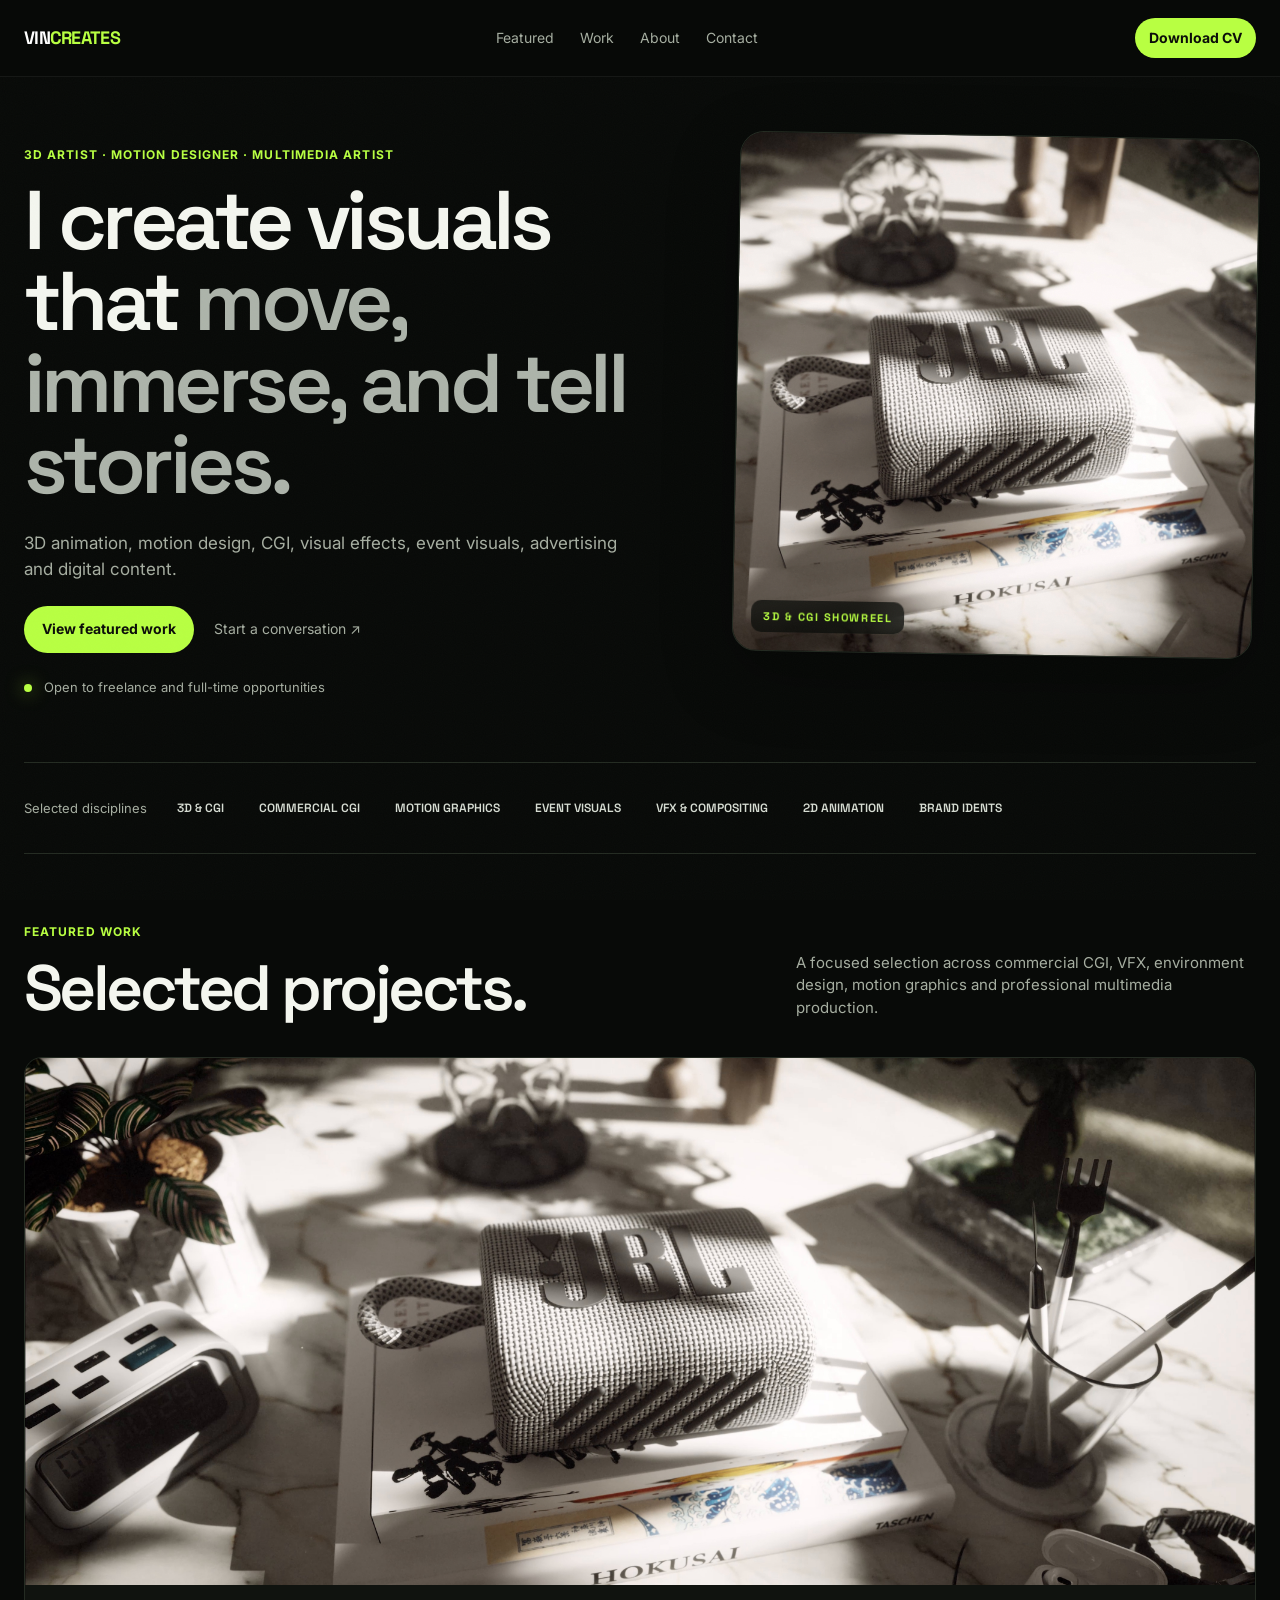
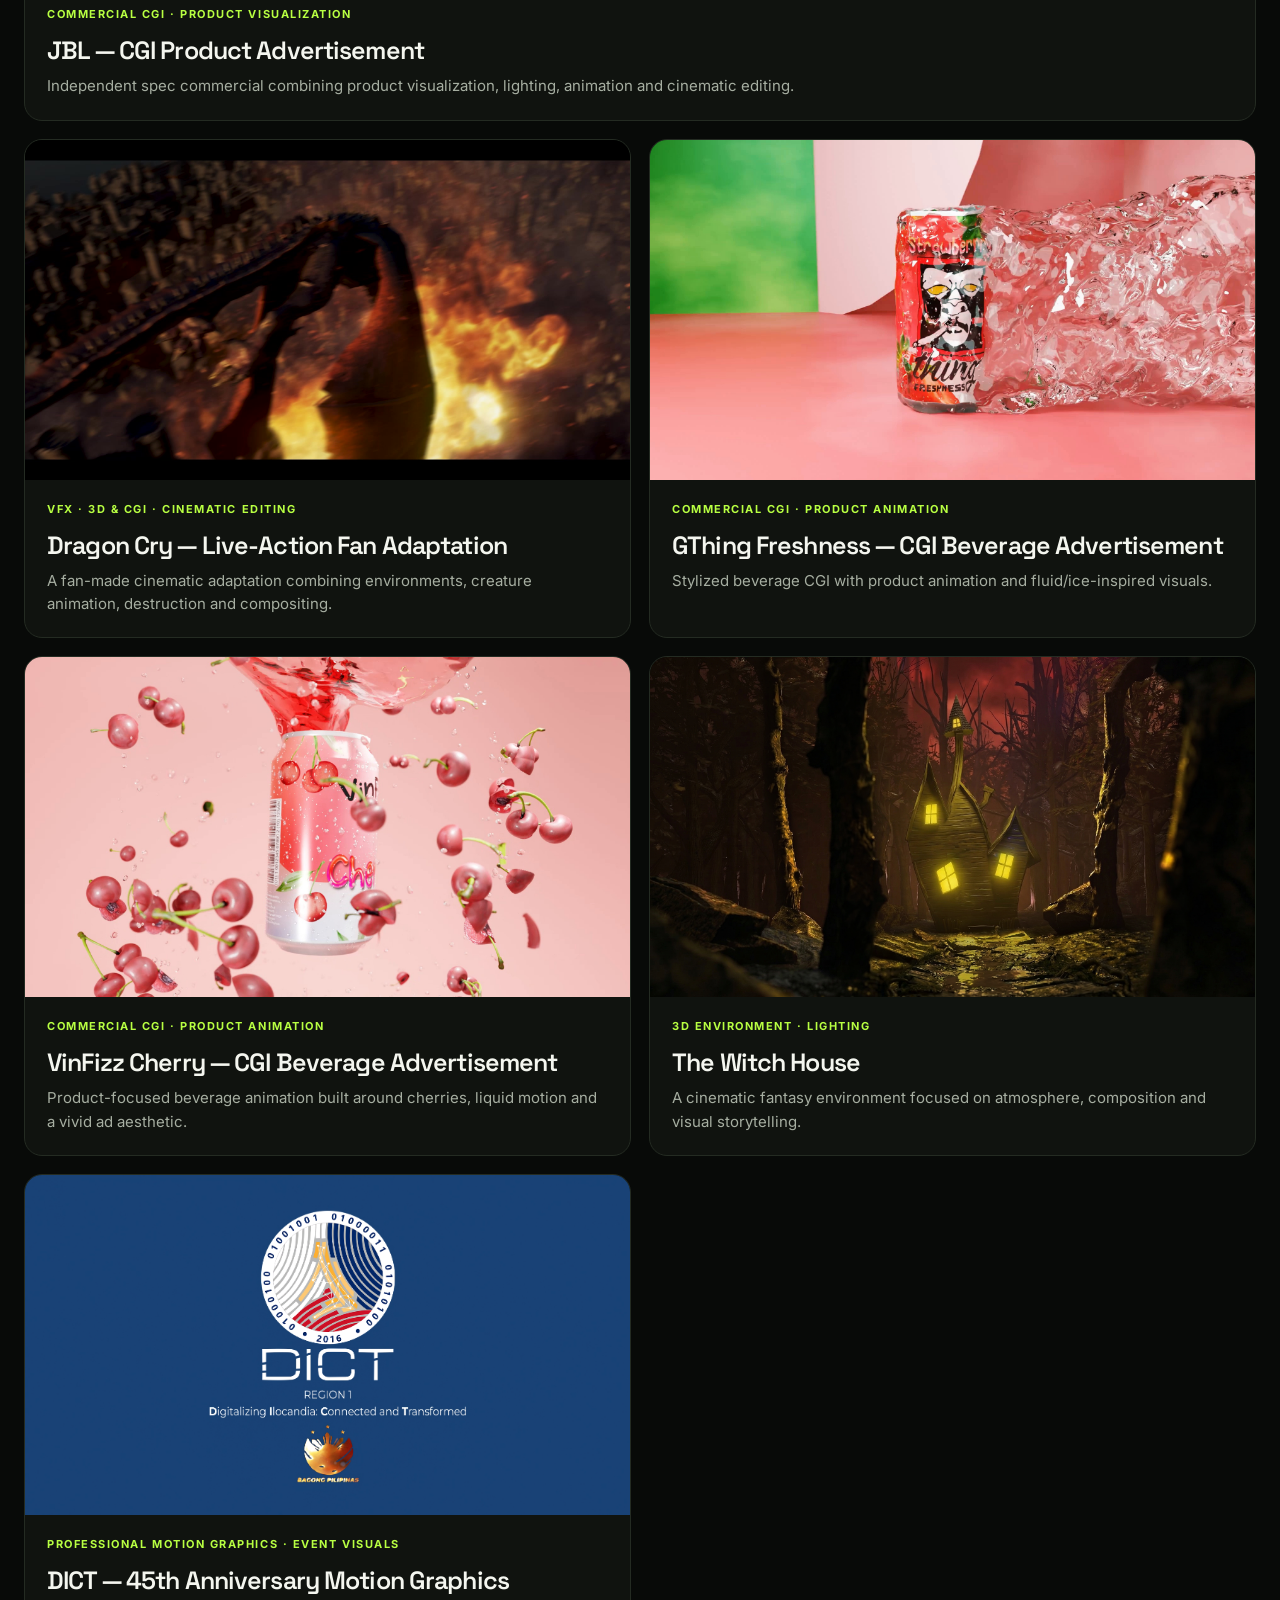
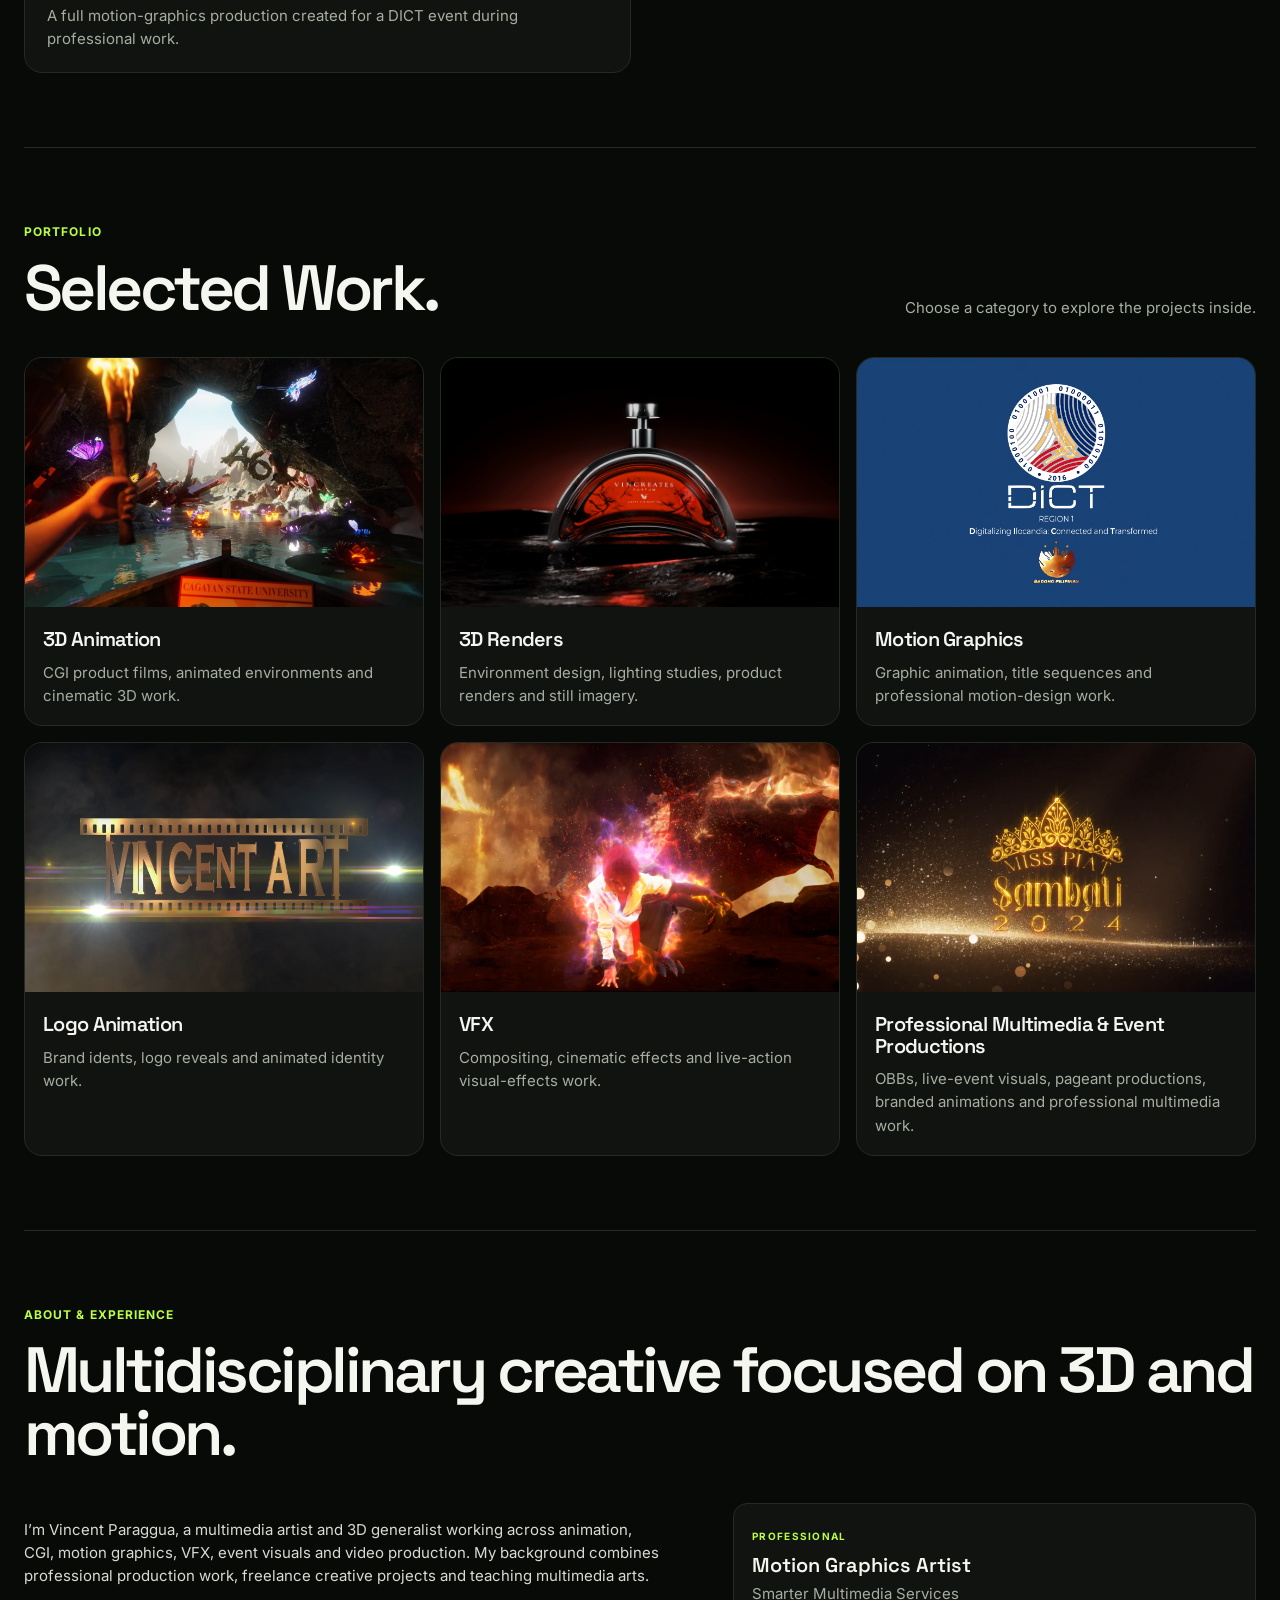
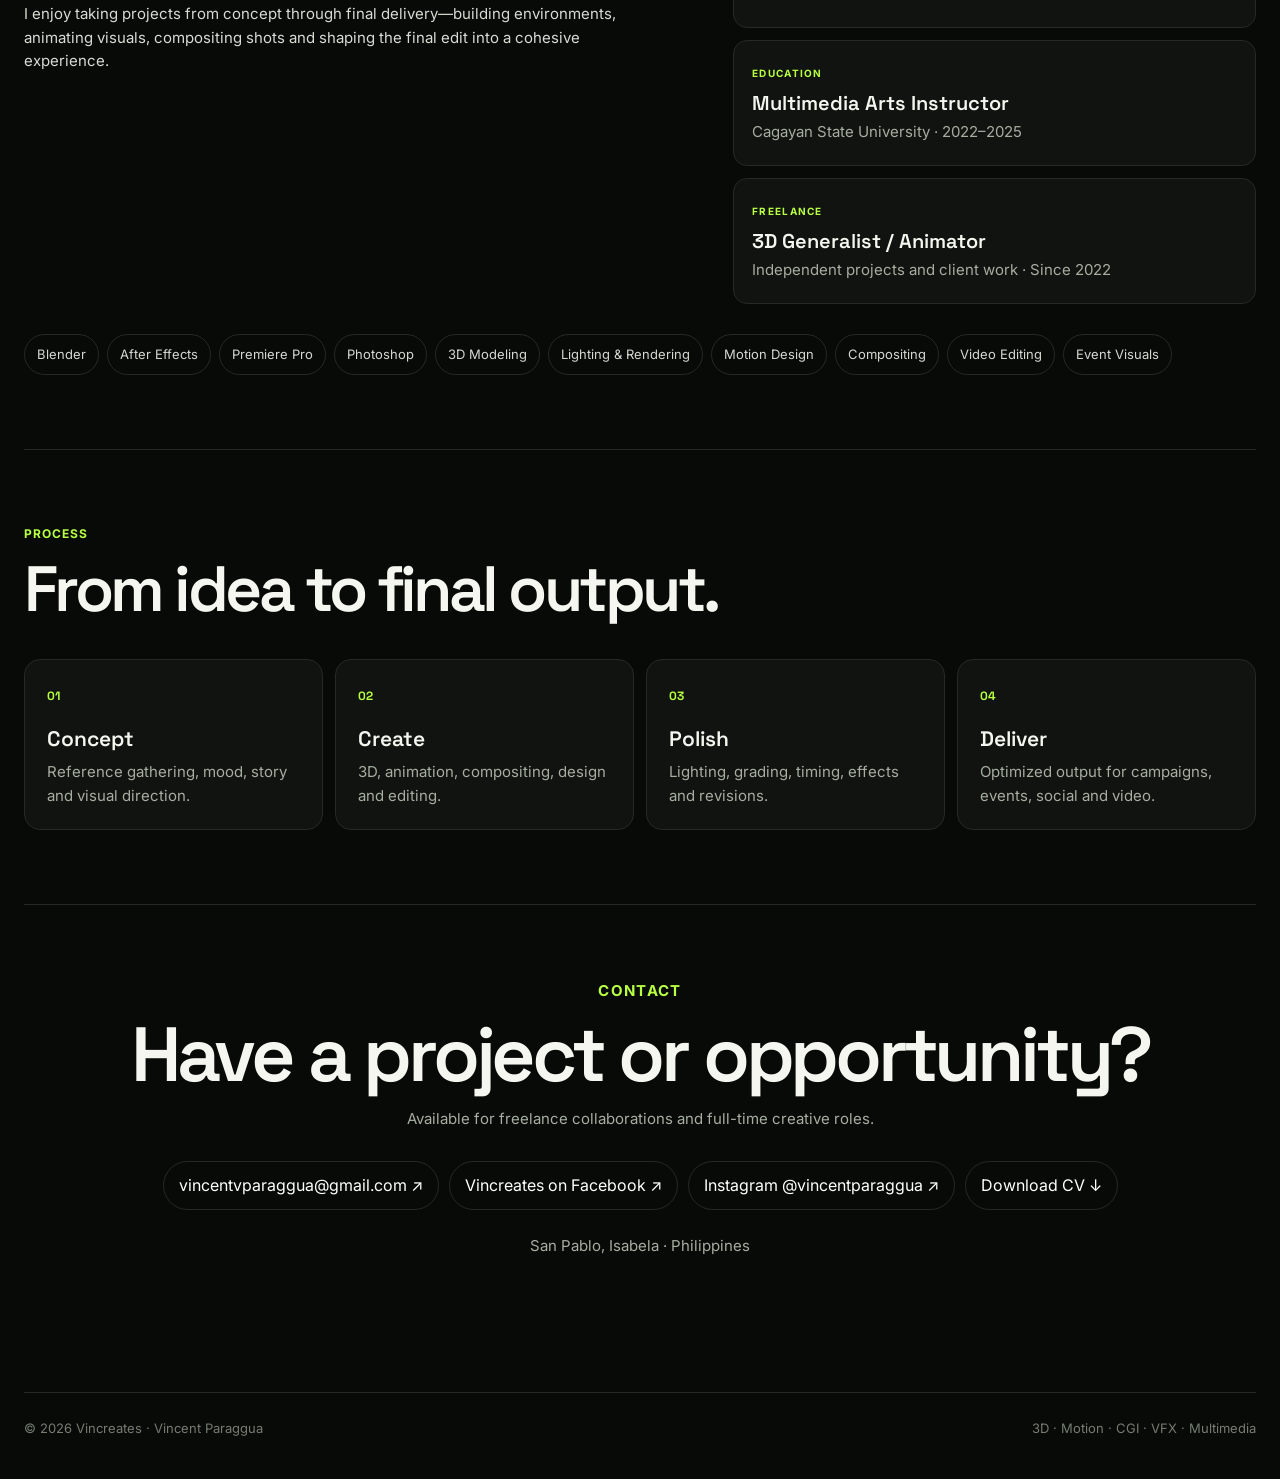
==== commit f1705fb2: "New Cv and mobile version" ====
--- a/index.html
+++ b/index.html
@@ -320,6 +320,253 @@
   }
 }
 
+
+/* Mobile navigation is hidden on desktop */
+.mobile-menu-toggle,
+.mobile-nav{
+  display:none;
+}
+
+@media (max-width:760px){
+  html{
+    scroll-behavior:smooth;
+  }
+
+  body{
+    overflow-x:hidden;
+  }
+
+  .site-header{
+    position:sticky;
+    top:0;
+    z-index:9000;
+    display:grid;
+    grid-template-columns:1fr auto;
+    align-items:center;
+    gap:12px;
+    padding:14px 18px;
+    background:rgba(8,10,8,.96);
+    backdrop-filter:blur(14px);
+    border-bottom:1px solid rgba(255,255,255,.08);
+  }
+
+  .site-header .nav,
+  .desktop-cv-button{
+    display:none !important;
+  }
+
+  .mobile-menu-toggle{
+    display:inline-flex;
+    align-items:center;
+    justify-content:center;
+    min-height:44px;
+    padding:0 14px;
+    border:1px solid rgba(255,255,255,.15);
+    border-radius:999px;
+    background:#111411;
+    color:#f5f5f2;
+    font:600 12px/1 'Inter',sans-serif;
+    letter-spacing:.04em;
+    cursor:pointer;
+  }
+
+  .mobile-menu-toggle:focus-visible{
+    outline:2px solid #adff2f;
+    outline-offset:2px;
+  }
+
+  .mobile-nav{
+    grid-column:1 / -1;
+    display:none;
+    padding:8px 0 4px;
+    border-top:1px solid rgba(255,255,255,.08);
+  }
+
+  .mobile-nav.is-open{
+    display:grid;
+  }
+
+  .mobile-nav a{
+    display:flex;
+    align-items:center;
+    min-height:48px;
+    padding:0 4px;
+    border-bottom:1px solid rgba(255,255,255,.07);
+    color:#f5f5f2;
+    text-decoration:none;
+    font-size:15px;
+  }
+
+  .hero{
+    grid-template-columns:1fr !important;
+    gap:28px !important;
+    padding-top:42px !important;
+  }
+
+  .hero-copy h1{
+    font-size:clamp(38px,11vw,58px) !important;
+    line-height:.98 !important;
+  }
+
+  .hero-text{
+    max-width:none !important;
+  }
+
+  .hero-actions{
+    align-items:flex-start;
+    flex-direction:column;
+    gap:14px !important;
+  }
+
+  .hero-reel{
+    width:100%;
+    min-height:0 !important;
+  }
+
+  .section{
+    padding-left:18px !important;
+    padding-right:18px !important;
+  }
+
+  .section-heading{
+    grid-template-columns:1fr !important;
+    gap:12px !important;
+    align-items:start !important;
+  }
+
+  /* Compact category hub instead of six large stacked desktop cards */
+  .category-grid{
+    grid-template-columns:repeat(2,minmax(0,1fr)) !important;
+    gap:12px !important;
+  }
+
+  .category-grid .category-card{
+    min-width:0;
+  }
+
+  .category-grid .category-card .media{
+    aspect-ratio:1.25 / 1 !important;
+    min-height:0 !important;
+  }
+
+  .category-grid .category-card .card-copy{
+    padding:14px !important;
+  }
+
+  .category-grid .category-card h3{
+    font-size:16px !important;
+    line-height:1.15 !important;
+  }
+
+  .category-grid .category-card .card-copy > p{
+    display:none;
+  }
+
+  /* All project grids become one clear vertical feed */
+  .portfolio-category .work-grid,
+  .featured-grid{
+    grid-template-columns:1fr !important;
+  }
+
+  .work-card,
+  .project-card{
+    min-width:0;
+  }
+
+  .portfolio-category .section-heading h2{
+    font-size:clamp(34px,10vw,50px) !important;
+  }
+
+  /* Full project modals use nearly the whole phone screen */
+  .project-modal .modal-panel,
+  .media-project-panel{
+    width:calc(100% - 20px) !important;
+    max-width:none !important;
+    max-height:94vh !important;
+    margin:3vh 10px !important;
+    border-radius:18px !important;
+  }
+
+  .media-project-panel .modal-content,
+  .project-modal .modal-content{
+    padding-left:16px !important;
+    padding-right:16px !important;
+  }
+
+  .media-project-panel h2,
+  .project-modal h2{
+    font-size:clamp(28px,8vw,42px) !important;
+    line-height:1.02 !important;
+    overflow-wrap:anywhere;
+  }
+
+  .media-project-gallery .video-project-item video{
+    width:100% !important;
+    aspect-ratio:16 / 9;
+    height:auto !important;
+    max-height:none !important;
+  }
+
+  .media-project-gallery.perfume-gallery{
+    grid-template-columns:1fr !important;
+    grid-template-areas:
+      "hero"
+      "macro"
+      "fisheye" !important;
+  }
+
+  .render-lightbox.is-open{
+    padding:12px !important;
+  }
+
+  .render-lightbox-content{
+    width:100% !important;
+    height:88vh !important;
+  }
+
+  .about-layout,
+  .process-grid{
+    grid-template-columns:1fr !important;
+  }
+
+  .skills{
+    gap:8px !important;
+  }
+
+  .contact-links{
+    display:grid !important;
+    grid-template-columns:1fr !important;
+  }
+
+  .contact-links a{
+    min-height:48px;
+    display:flex;
+    align-items:center;
+  }
+
+  footer{
+    flex-direction:column !important;
+    align-items:flex-start !important;
+    gap:8px !important;
+    padding-left:18px !important;
+    padding-right:18px !important;
+  }
+}
+
+@media (max-width:420px){
+  .category-grid{
+    grid-template-columns:1fr 1fr !important;
+  }
+
+  .category-grid .category-card .card-copy{
+    padding:12px !important;
+  }
+
+  .category-grid .category-card h3{
+    font-size:14px !important;
+  }
+}
+
 </style>
 
 </head>
@@ -327,8 +574,17 @@
 <div class="noise"></div>
 <header class="site-header">
   <a href="#top" class="brand">VIN<span>CREATES</span></a>
+  <button class="mobile-menu-toggle" type="button" aria-expanded="false" aria-controls="mobileNav">MENU ☰</button>
   <nav class="nav"><a href="#featured">Featured</a><a href="#work">Work</a><a href="#about">About</a><a href="#contact">Contact</a></nav>
-  <a class="button small" href="assets/docs/Vincent_Paraggua_CV.docx" download>Download CV</a>
+  <a class="button small desktop-cv-button" href="assets/docs/Vincent_Paraggua_CV.docx" download>Download CV</a>
+  <nav class="mobile-nav" id="mobileNav" aria-label="Mobile navigation">
+    <a href="#featured">Featured</a>
+    <a href="#work">Work</a>
+    <a href="#about">About</a>
+    <a href="#contact">Contact</a>
+    <a href="https://www.instagram.com/vincentparaggua/" target="_blank" rel="noopener">Instagram ↗</a>
+    <a href="assets/docs/Vincent_Paraggua_CV.docx" download>Download CV ↓</a>
+  </nav>
 </header>
 <main id="top">
   <section class="hero">
@@ -1000,5 +1256,35 @@
 })();
 </script>
 
+
+<script>
+(() => {
+  const toggle = document.querySelector('.mobile-menu-toggle');
+  const nav = document.getElementById('mobileNav');
+  if (!toggle || !nav) return;
+
+  function closeMobileNav(){
+    nav.classList.remove('is-open');
+    toggle.setAttribute('aria-expanded','false');
+    toggle.textContent = 'MENU ☰';
+  }
+
+  toggle.addEventListener('click', () => {
+    const opening = !nav.classList.contains('is-open');
+    nav.classList.toggle('is-open', opening);
+    toggle.setAttribute('aria-expanded', String(opening));
+    toggle.textContent = opening ? 'CLOSE ×' : 'MENU ☰';
+  });
+
+  nav.querySelectorAll('a').forEach(link => {
+    link.addEventListener('click', closeMobileNav);
+  });
+
+  window.addEventListener('resize', () => {
+    if (window.innerWidth > 760) closeMobileNav();
+  });
+})();
+</script>
+
 </body>
 </html>
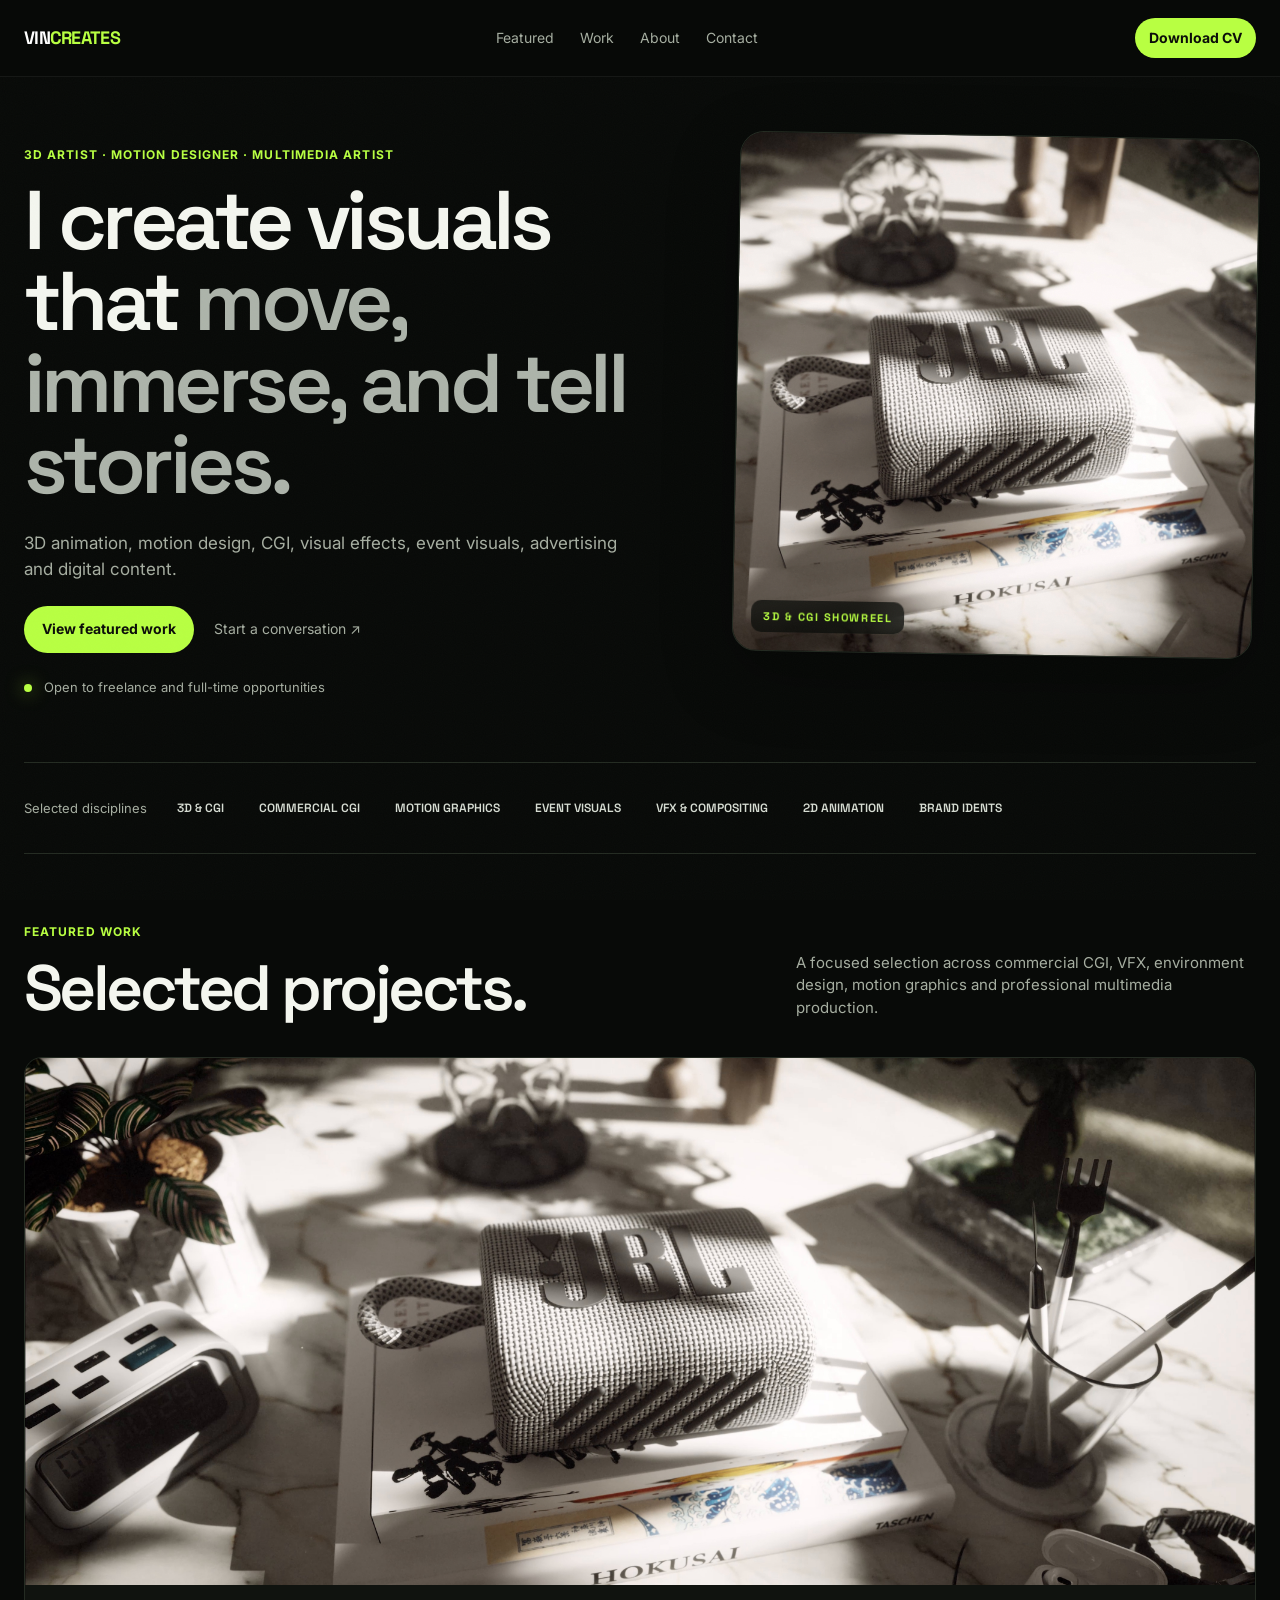
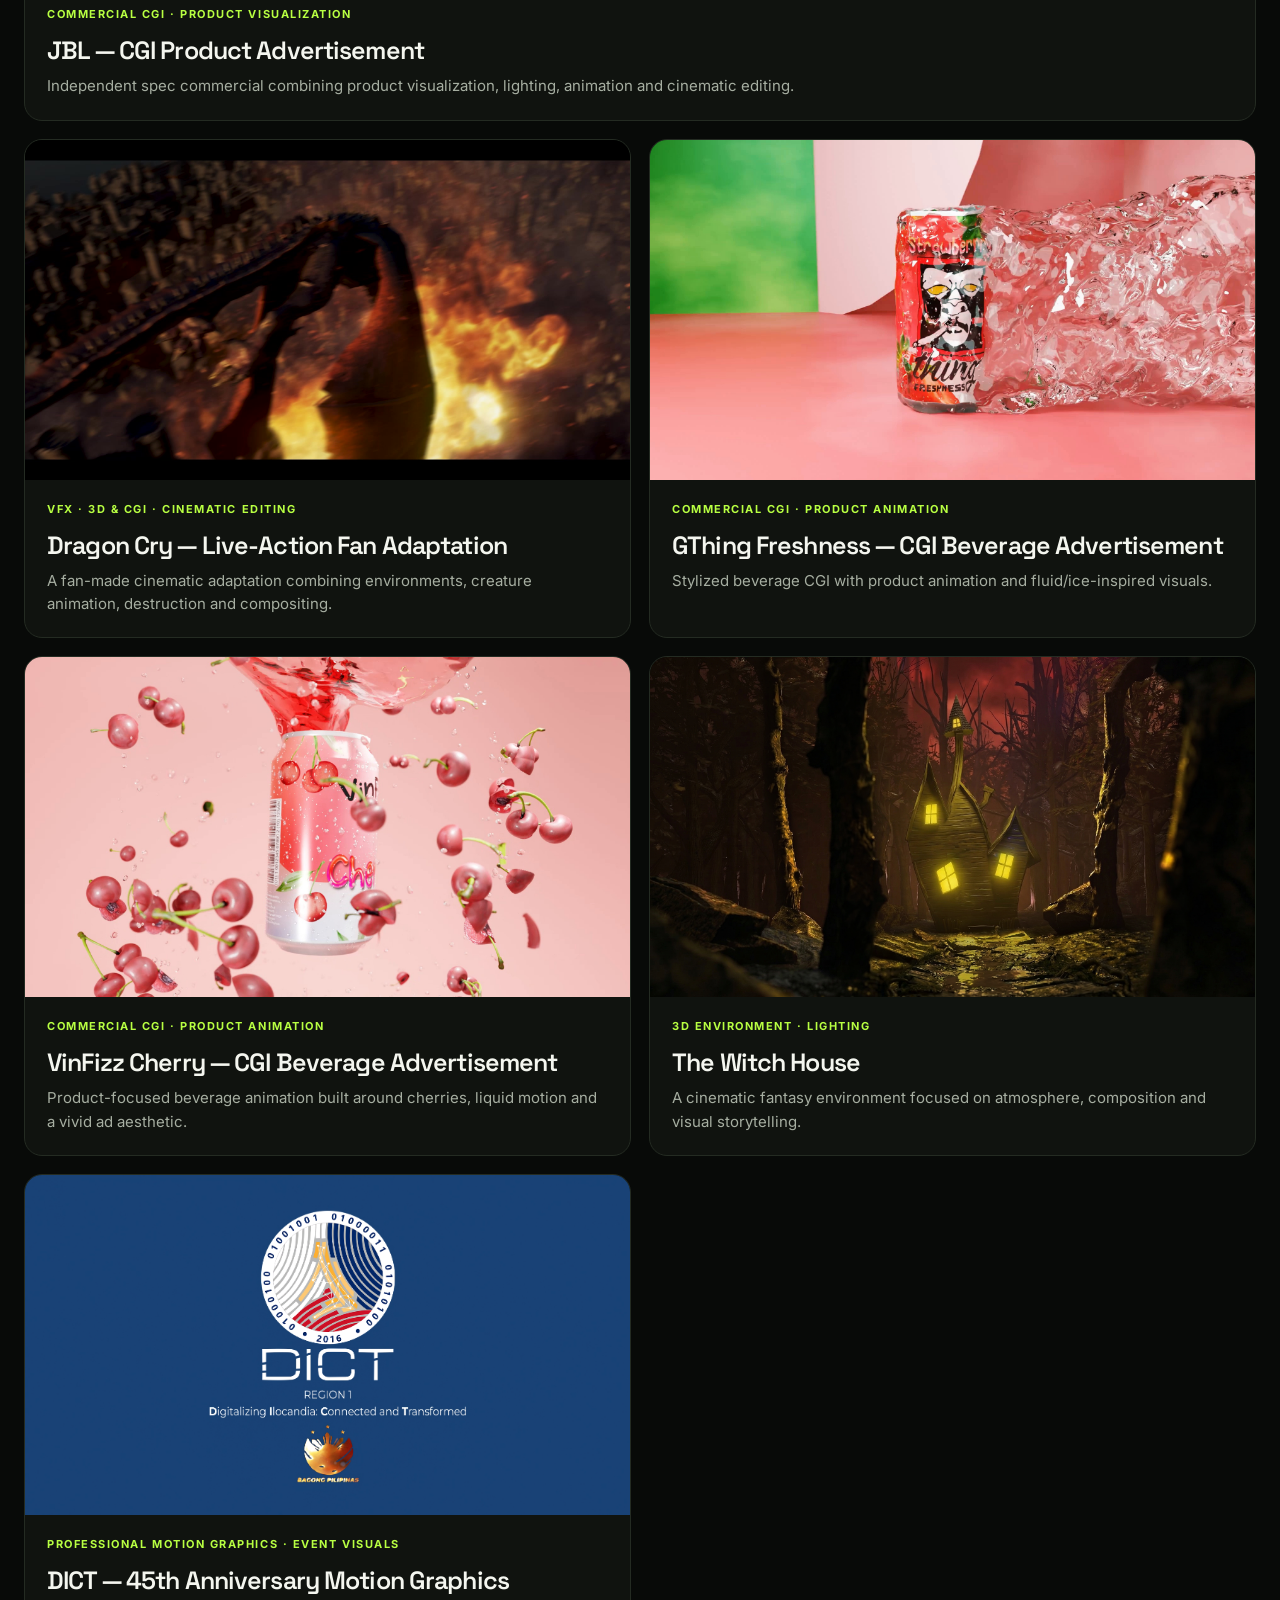
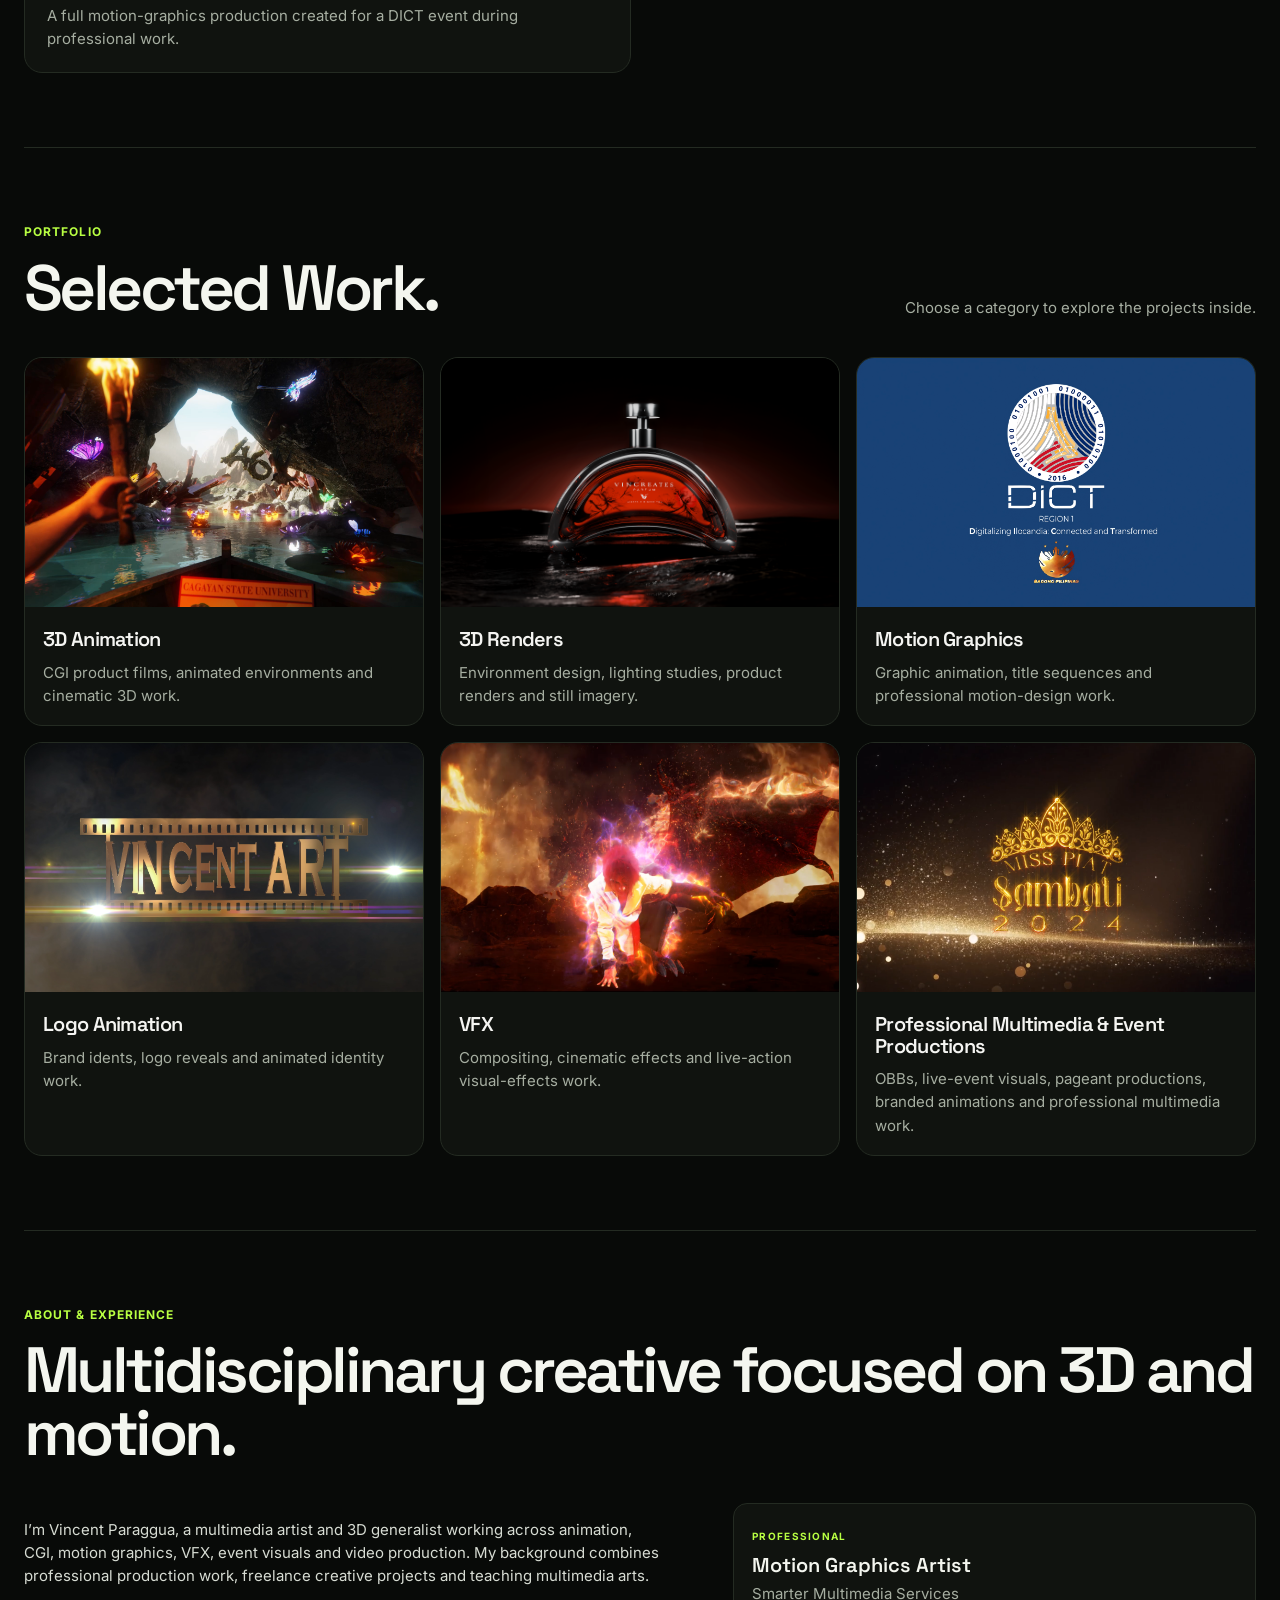
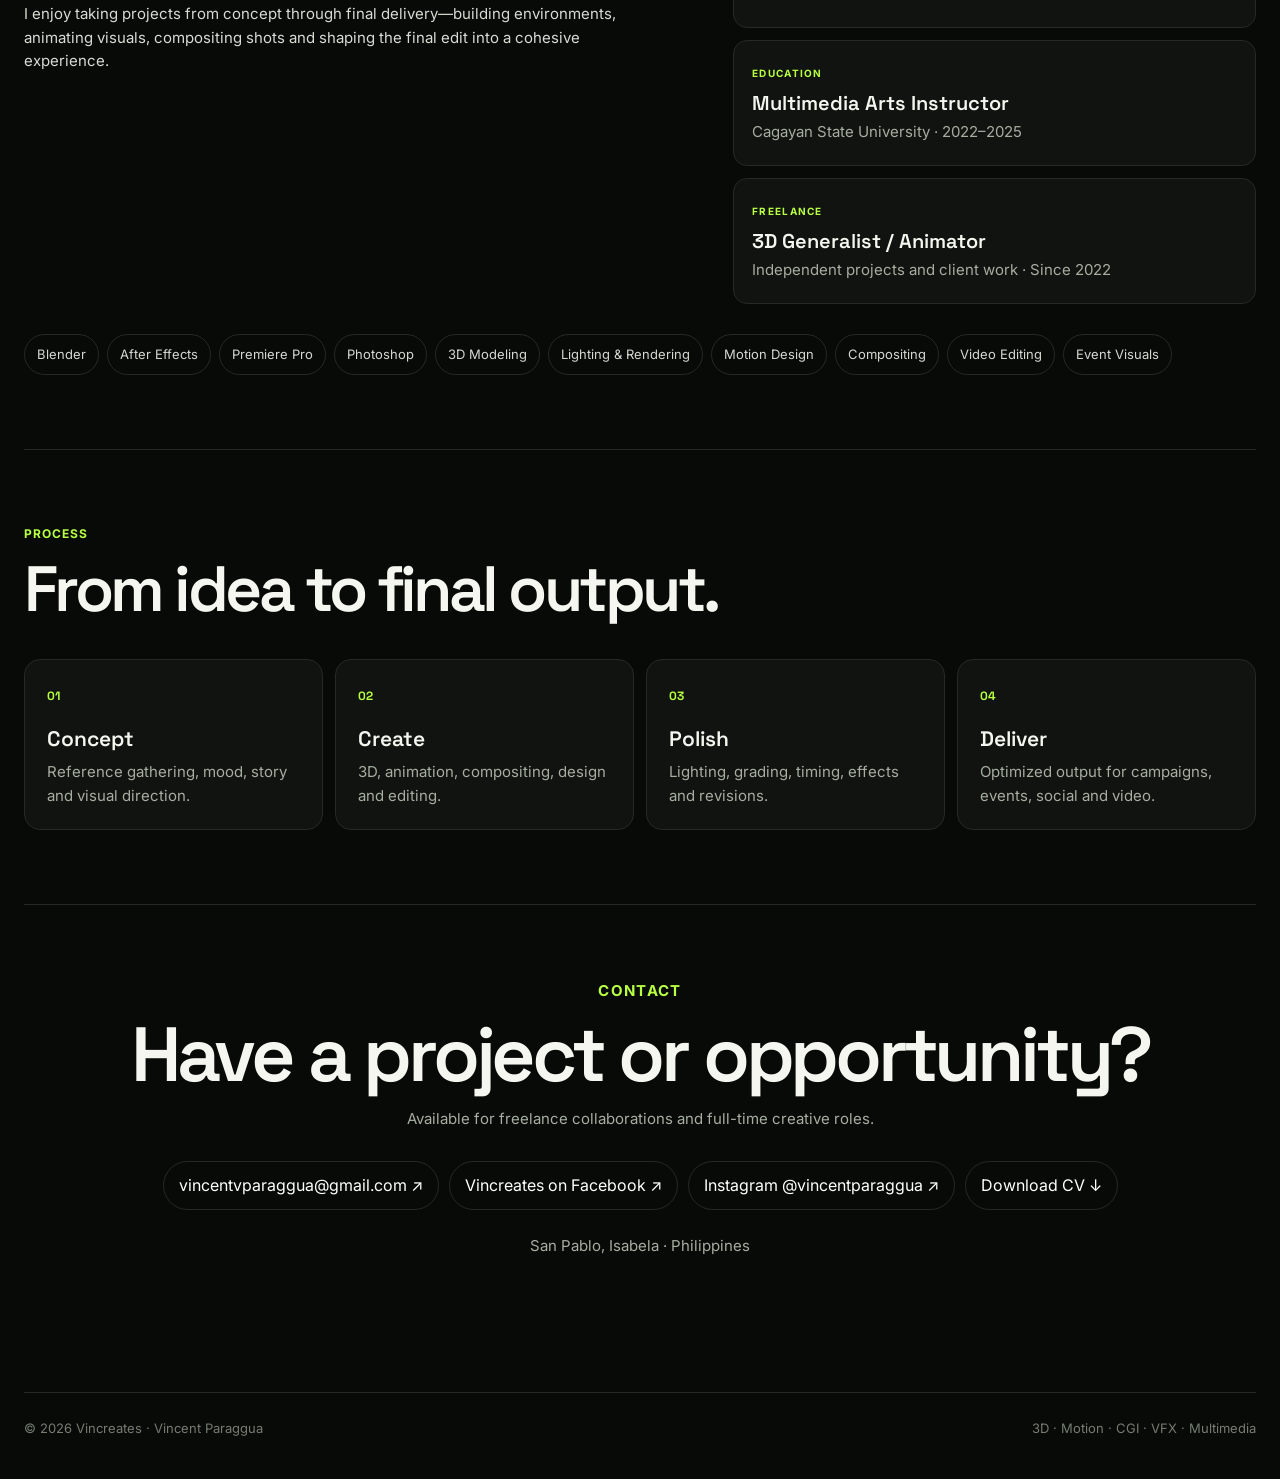
==== commit 40d2ee1f: "Update index.html" ====
--- a/index.html
+++ b/index.html
@@ -564,6 +564,31 @@
 
   .category-grid .category-card h3{
     font-size:14px !important;
+  }
+}
+
+
+/* 3D render full-project gallery */
+.media-project-gallery:not(.perfume-gallery) .image-project-item{
+  min-width:0;
+}
+.media-project-gallery:not(.perfume-gallery):has(.image-project-item){
+  grid-template-columns:repeat(2,minmax(0,1fr));
+  align-items:start;
+}
+.media-project-gallery:not(.perfume-gallery) .image-project-item img{
+  display:block;
+  width:100%;
+  height:auto;
+  max-height:none;
+  object-fit:contain;
+  background:#000;
+  border-radius:14px;
+  cursor:zoom-in;
+}
+@media (max-width:760px){
+  .media-project-gallery:not(.perfume-gallery):has(.image-project-item){
+    grid-template-columns:1fr;
   }
 }
 
@@ -735,21 +760,76 @@
       <p class="section-note"><a class="text-link" href="#work" data-back-categories>← Back to categories</a></p>
     </div>
     <div class="work-grid">
-      <article class="work-card media-project-card render-project-card" tabindex="0" role="button" aria-label="Open VINCREATES PARFUM full project">
-        <div class="media">
-          <img class="portfolio-preview" src="assets/gallery/vincreates-parfum/Red parfum pt1.png" alt="VINCREATES PARFUM 3D product visualization" loading="lazy" decoding="async">
-        </div>
+      <article class="work-card media-project-card render-project-card" tabindex="0" role="button" aria-label="Open VINCREATES PARFUM — 3D Product Visualization full project">
+        <div class="media"><img class="portfolio-preview" src="assets/gallery/vincreates-parfum/Red parfum pt1.png" alt="VINCREATES PARFUM — 3D Product Visualization" loading="lazy" decoding="async"></div>
         <div class="card-copy">
-          <div>
-            <p class="tag">3D &amp; CGI · PRODUCT VISUALIZATION · ART DIRECTION</p>
-            <h3>VINCREATES PARFUM — 3D Product Visualization</h3>
-          </div>
+          <div><p class="tag">3D &amp; CGI · PRODUCT VISUALIZATION · ART DIRECTION</p><h3>VINCREATES PARFUM — 3D Product Visualization</h3></div>
           <p>Self-initiated luxury fragrance concept focused on product modeling, glass and chrome materials, cinematic lighting, rendering and post-production.</p>
           <button class="text-link media-project-open" type="button"
             data-title="VINCREATES PARFUM — 3D Product Visualization"
-            data-media-type="3D &amp; CGI · PRODUCT VISUALIZATION"
+            data-media-type="3D &amp; CGI · PRODUCT VISUALIZATION · ART DIRECTION"
             data-images='["assets/gallery/vincreates-parfum/Red parfum pt1.png","assets/gallery/vincreates-parfum/Red parfum pt2.png","assets/gallery/vincreates-parfum/Red parfum pt3.png"]'
             data-labels='["HERO RENDER","MACRO DETAIL","EXPERIMENTAL / FISHEYE"]'>View full project ↗</button>
+        </div>
+      </article>
+      <article class="work-card media-project-card render-project-card" tabindex="0" role="button" aria-label="Open SUGAR RUSH — Stylized 3D Environment full project">
+        <div class="media"><img class="portfolio-preview" src="assets/gallery/sugar-rush/Sugar rush.png" alt="SUGAR RUSH — Stylized 3D Environment" loading="lazy" decoding="async"></div>
+        <div class="card-copy">
+          <div><p class="tag">3D &amp; CGI · ENVIRONMENT DESIGN · MODELING · LIGHTING</p><h3>SUGAR RUSH — Stylized 3D Environment</h3></div>
+          <p>A stylized candy-inspired environment exploring playful world building, prop design, lighting and multiple scene variations.</p>
+          <button class="text-link media-project-open" type="button"
+            data-title="SUGAR RUSH — Stylized 3D Environment"
+            data-media-type="3D &amp; CGI · ENVIRONMENT DESIGN · MODELING · LIGHTING"
+            data-images='["assets/gallery/sugar-rush/Sugar rush.png","assets/gallery/sugar-rush/Candy Trees.png","assets/gallery/sugar-rush/Candy Trees Wide and close up.png","assets/gallery/sugar-rush/sugar rush boxes.png","assets/gallery/sugar-rush/pacman train.png","assets/gallery/sugar-rush/Night scene 2.png","assets/gallery/sugar-rush/Night scene 1.png"]'
+            data-labels='["HERO ENVIRONMENT","CANDY FOREST","WIDE / CLOSE ENVIRONMENT","PROP DESIGN","PACMAN TRAIN","NIGHT SCENE II","NIGHT SCENE I"]'>View full project ↗</button>
+        </div>
+      </article>
+      <article class="work-card media-project-card render-project-card" tabindex="0" role="button" aria-label="Open PARANORMAN — 3D Environment Series full project">
+        <div class="media"><img class="portfolio-preview" src="assets/gallery/paranorman/paranorman woods.png" alt="PARANORMAN — 3D Environment Series" loading="lazy" decoding="async"></div>
+        <div class="card-copy">
+          <div><p class="tag">3D &amp; CGI · ENVIRONMENT DESIGN · LIGHTING · SET DESIGN</p><h3>PARANORMAN — 3D Environment Series</h3></div>
+          <p>A cinematic environment series exploring theatrical, school and woodland locations through atmospheric 3D set design and lighting.</p>
+          <button class="text-link media-project-open" type="button"
+            data-title="PARANORMAN — 3D Environment Series"
+            data-media-type="3D &amp; CGI · ENVIRONMENT DESIGN · LIGHTING · SET DESIGN"
+            data-images='["assets/gallery/paranorman/paranorman woods.png","assets/gallery/paranorman/gymnasium Basketball Court with chairs.png","assets/gallery/paranorman/Long Backstage.png","assets/gallery/paranorman/School The takis curse.png","assets/gallery/paranorman/Sideview stage.png","assets/gallery/paranorman/Theater stage.png"]'
+            data-labels='["WOODS","GYMNASIUM","BACKSTAGE","SCHOOL","SIDE STAGE","THEATER STAGE"]'>View full project ↗</button>
+        </div>
+      </article>
+      <article class="work-card media-project-card render-project-card" tabindex="0" role="button" aria-label="Open PROVINCE LIFE — 3D Miniature Environment full project">
+        <div class="media"><img class="portfolio-preview" src="assets/gallery/province-life-miniature/wide.png" alt="PROVINCE LIFE — 3D Miniature Environment" loading="lazy" decoding="async"></div>
+        <div class="card-copy">
+          <div><p class="tag">3D &amp; CGI · ENVIRONMENT DESIGN · MODELING · LIGHTING</p><h3>PROVINCE LIFE — 3D Miniature Environment</h3></div>
+          <p>A miniature rural environment focused on provincial architecture, environmental detail, composition and warm natural lighting.</p>
+          <button class="text-link media-project-open" type="button"
+            data-title="PROVINCE LIFE — 3D Miniature Environment"
+            data-media-type="3D &amp; CGI · ENVIRONMENT DESIGN · MODELING · LIGHTING"
+            data-images='["assets/gallery/province-life-miniature/wide.png","assets/gallery/province-life-miniature/close up.png","assets/gallery/province-life-miniature/detail.png"]'
+            data-labels='["WIDE ENVIRONMENT","CLOSE UP","DETAIL"]'>View full project ↗</button>
+        </div>
+      </article>
+      <article class="work-card media-project-card render-project-card" tabindex="0" role="button" aria-label="Open UNIVERSITY PLAQUE — 3D Product Mockup full project">
+        <div class="media"><img class="portfolio-preview" src="assets/gallery/university-plaque/plaque1.png" alt="UNIVERSITY PLAQUE — 3D Product Mockup" loading="lazy" decoding="async"></div>
+        <div class="card-copy">
+          <div><p class="tag">3D &amp; CGI · PRODUCT VISUALIZATION · MODELING · MATERIALS</p><h3>UNIVERSITY PLAQUE — 3D Product Mockup</h3></div>
+          <p>A 3D plaque mockup developed to visualize the design, materials and presentation before production.</p>
+          <button class="text-link media-project-open" type="button"
+            data-title="UNIVERSITY PLAQUE — 3D Product Mockup"
+            data-media-type="3D &amp; CGI · PRODUCT VISUALIZATION · MODELING · MATERIALS"
+            data-images='["assets/gallery/university-plaque/plaque1.png","assets/gallery/university-plaque/plaque2.png","assets/gallery/university-plaque/plaque3.png","assets/gallery/university-plaque/plaque4.png"]'
+            data-labels='["HERO MOCKUP","ANGLE II","ANGLE III","DETAIL"]'>View full project ↗</button>
+        </div>
+      </article>
+      <article class="work-card media-project-card render-project-card" tabindex="0" role="button" aria-label="Open DRAGON CITY — Cinematic 3D Environment full project">
+        <div class="media"><img class="portfolio-preview" src="assets/gallery/dragon-render/sample render with Dragon.png" alt="DRAGON CITY — Cinematic 3D Environment" loading="lazy" decoding="async"></div>
+        <div class="card-copy">
+          <div><p class="tag">3D &amp; CGI · ENVIRONMENT DESIGN · CREATURE · LIGHTING</p><h3>DRAGON CITY — Cinematic 3D Environment</h3></div>
+          <p>A cinematic fantasy environment study combining a large-scale city setting, atmospheric lighting and dragon-focused compositions.</p>
+          <button class="text-link media-project-open" type="button"
+            data-title="DRAGON CITY — Cinematic 3D Environment"
+            data-media-type="3D &amp; CGI · ENVIRONMENT DESIGN · CREATURE · LIGHTING"
+            data-images='["assets/gallery/dragon-render/test render.png","assets/gallery/dragon-render/sample render with Drgon1.png","assets/gallery/dragon-render/sample render with Dragon.png"]'
+            data-labels='["ENVIRONMENT","FLYING DRAGON","CLOSE DRAGON"]'>View full project ↗</button>
         </div>
       </article>
     </div>
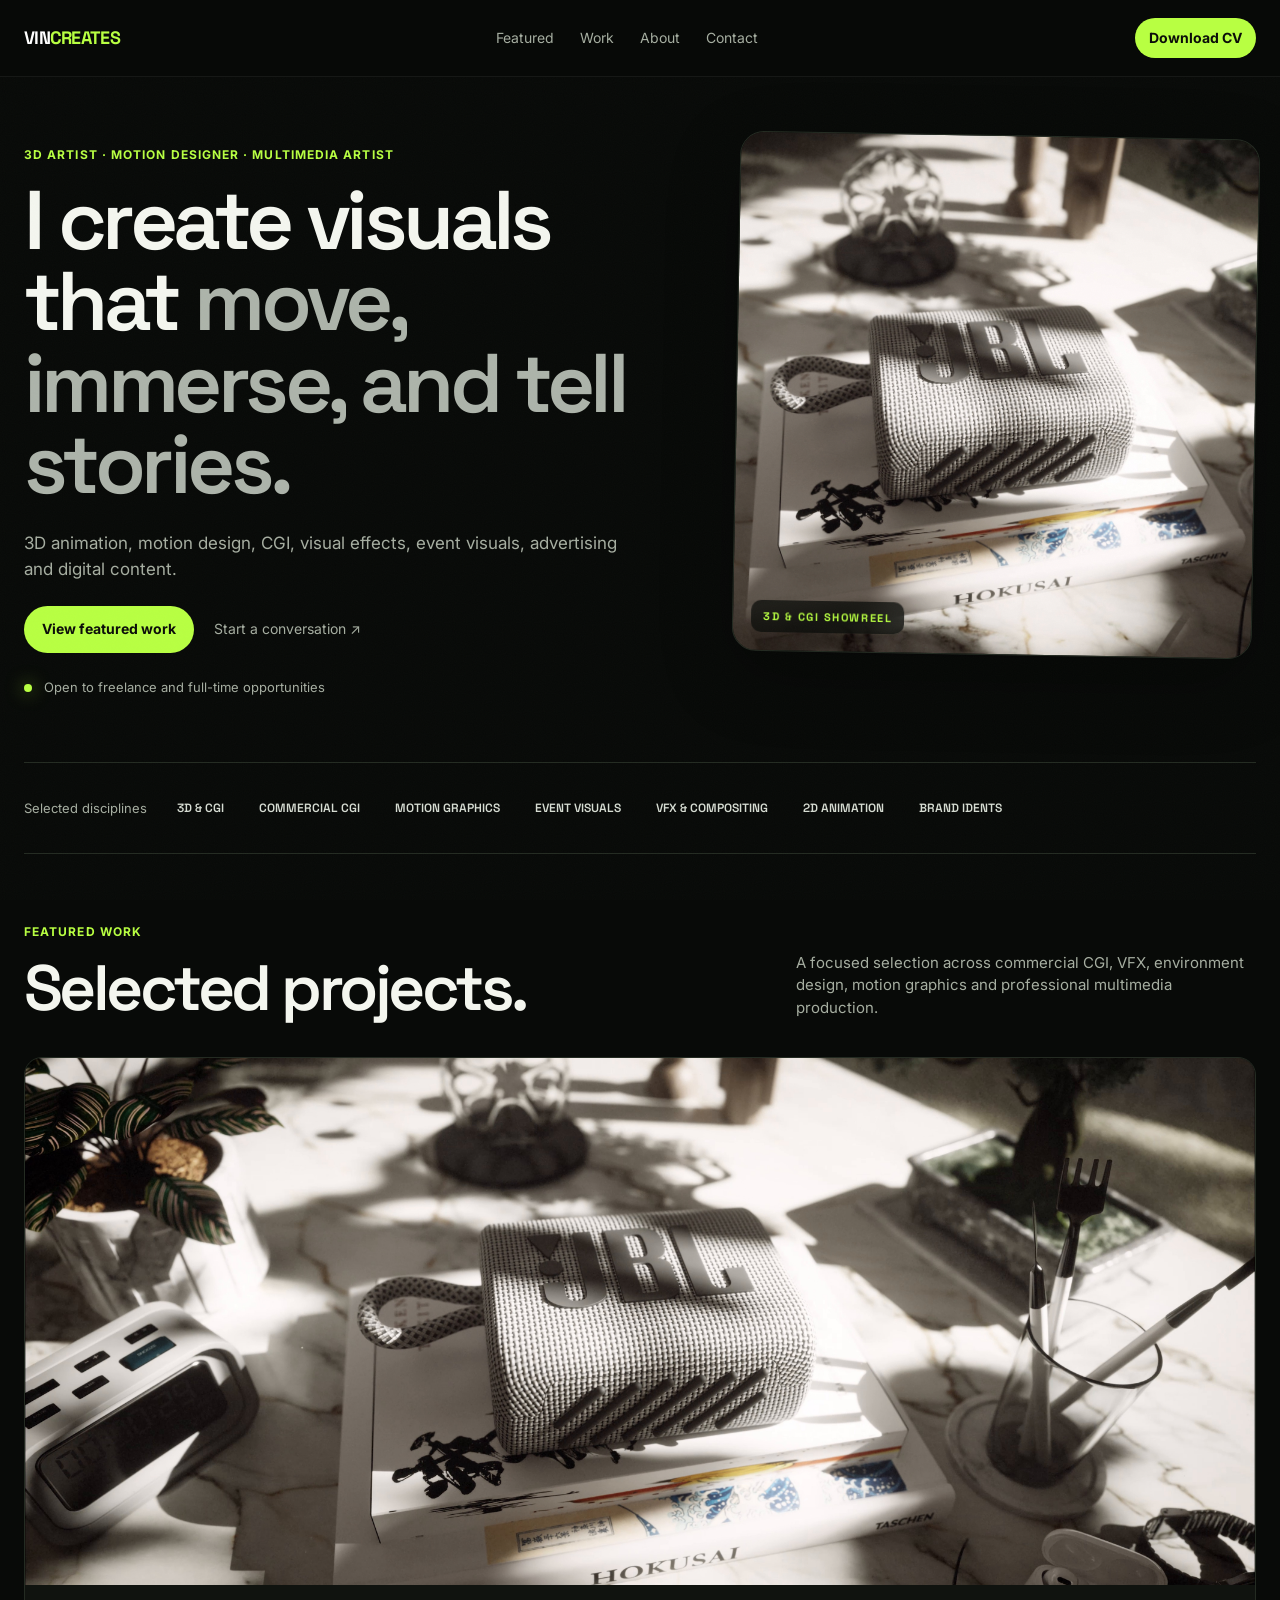
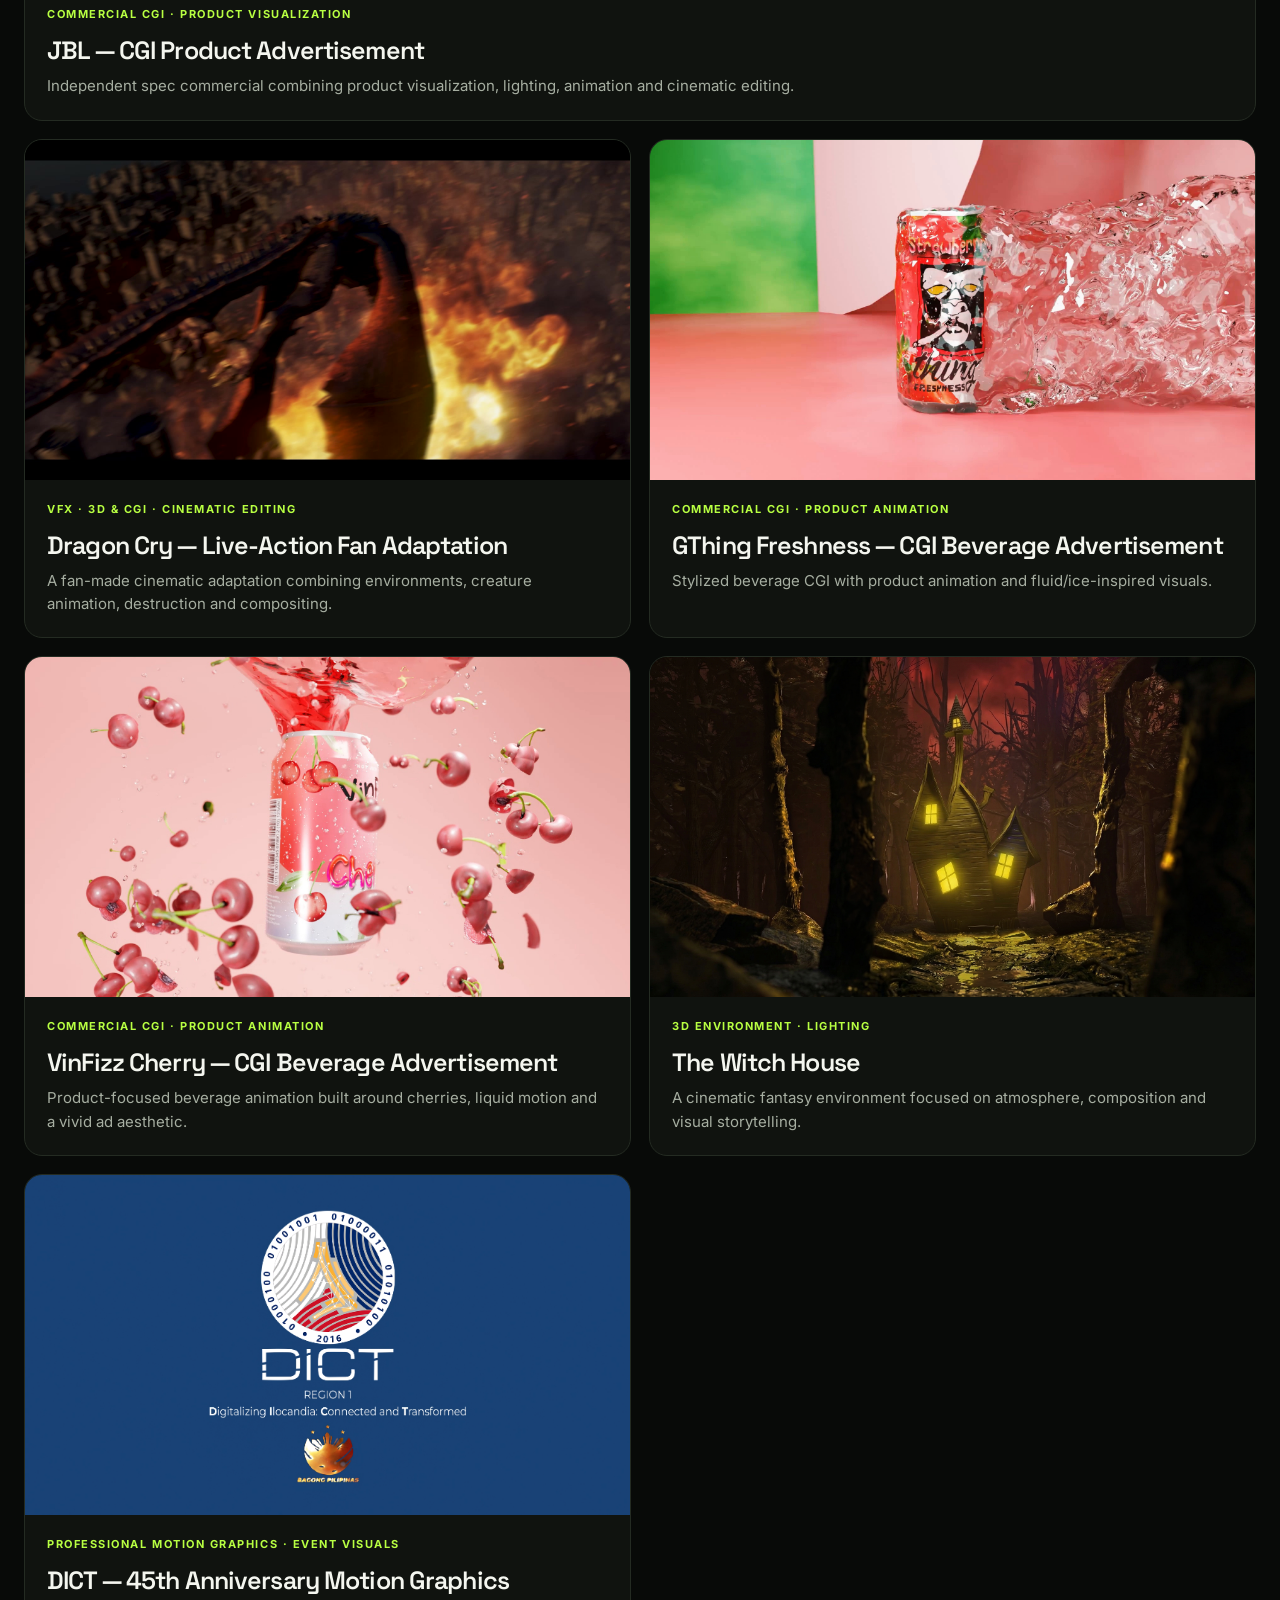
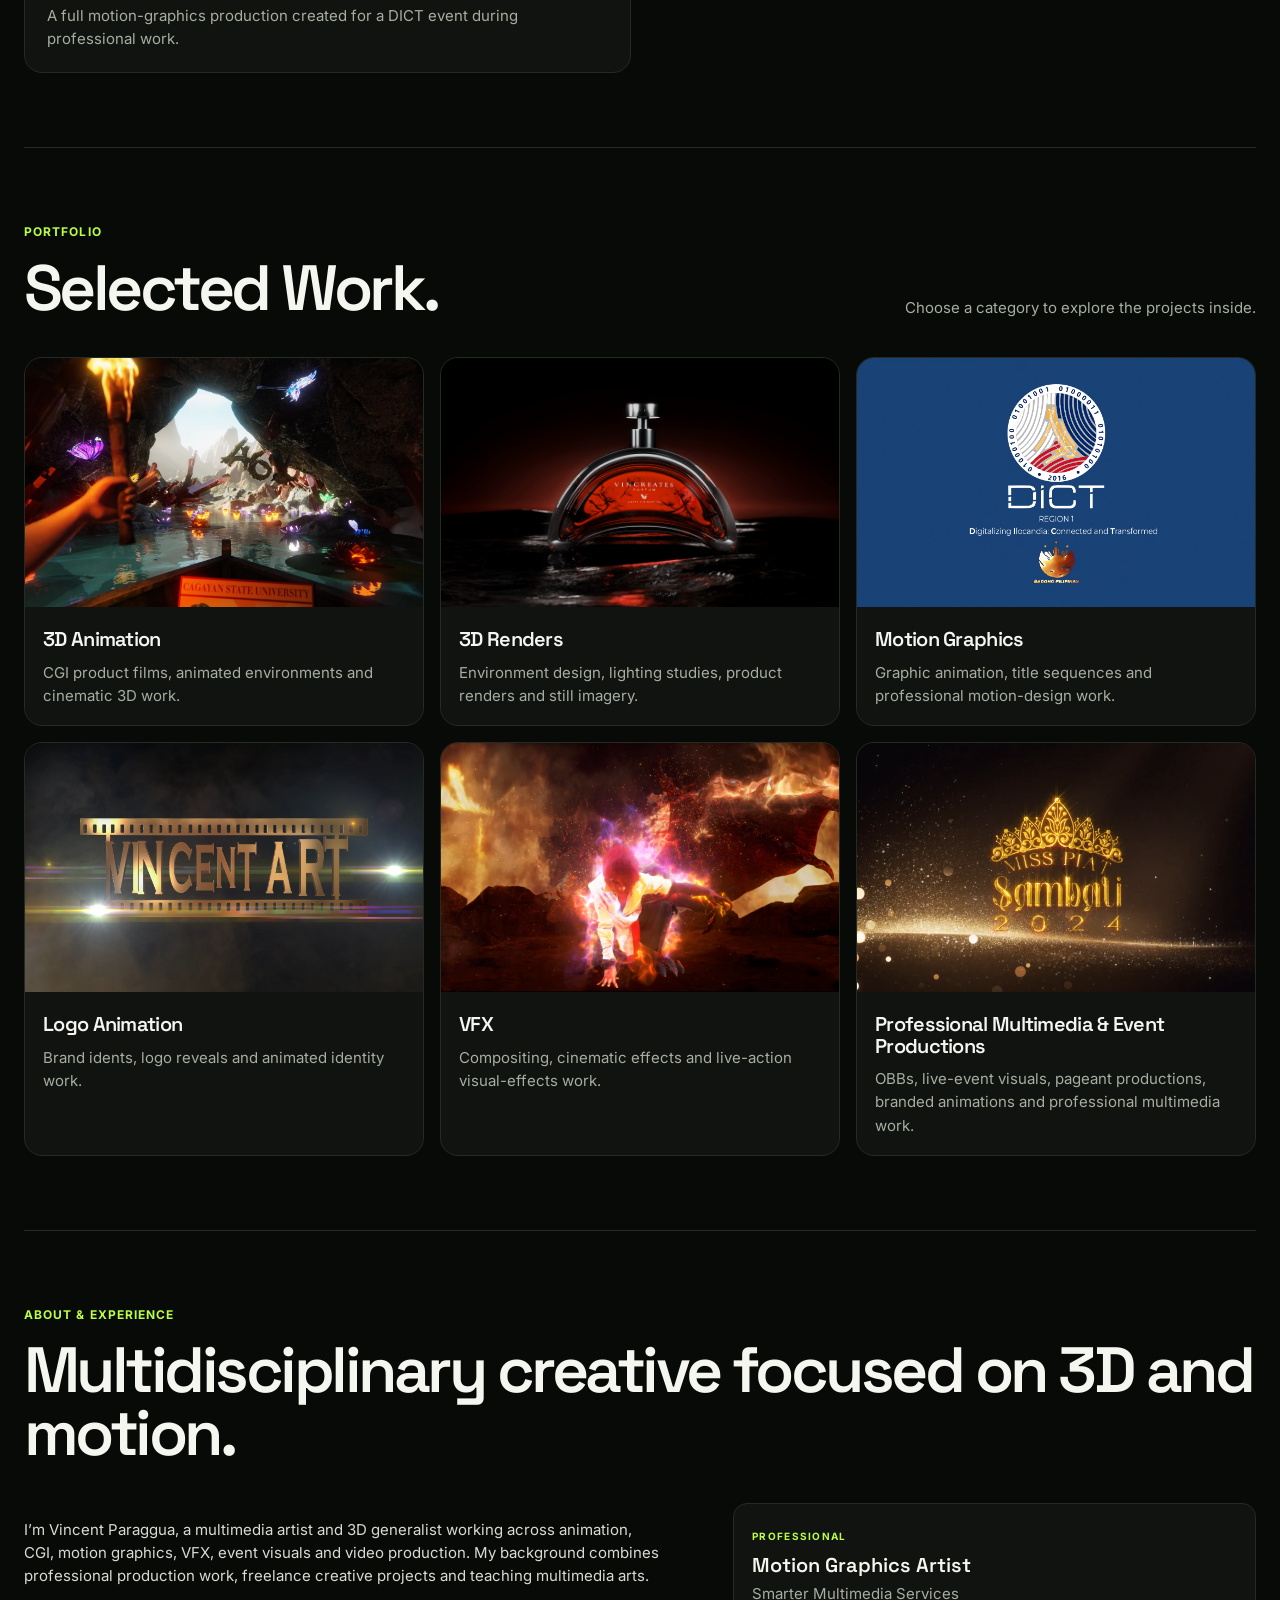
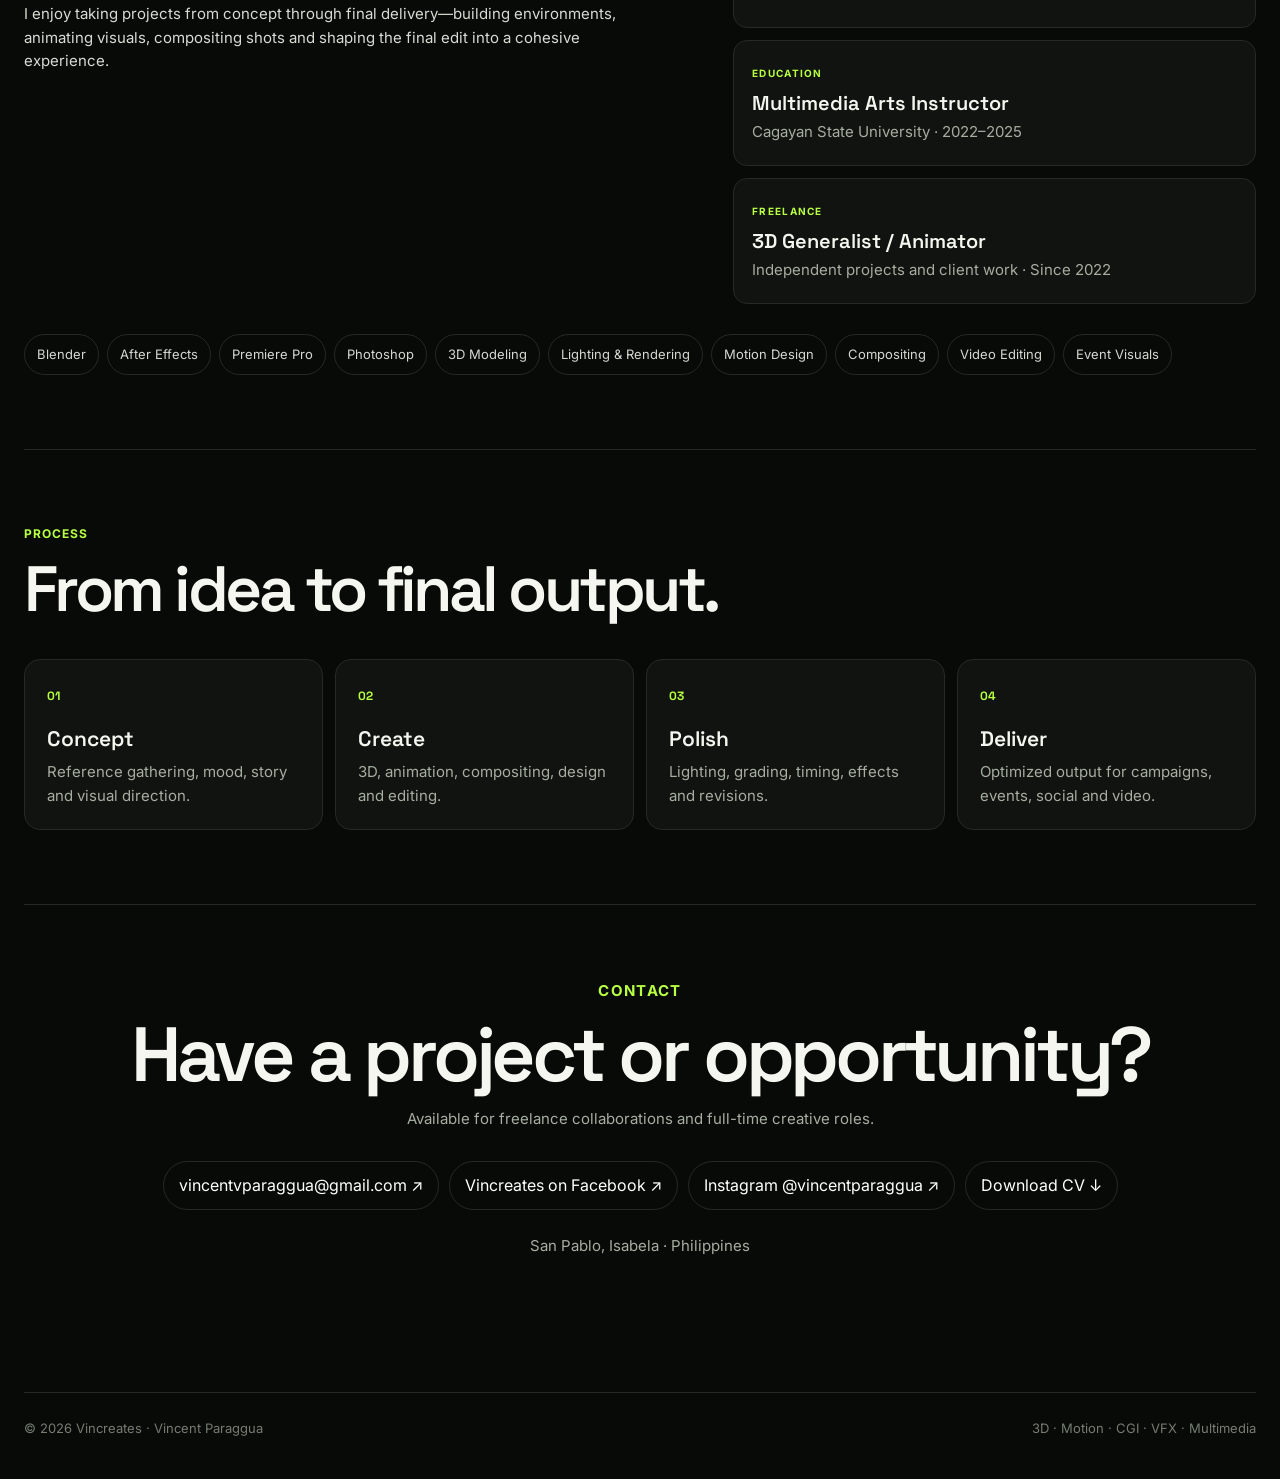
==== commit ccdd2edf: "Update index.html" ====
--- a/index.html
+++ b/index.html
@@ -590,6 +590,24 @@
   .media-project-gallery:not(.perfume-gallery):has(.image-project-item){
     grid-template-columns:1fr;
   }
+}
+
+
+/* Focused Selected Work category mode */
+body.category-focus-mode .hero,
+body.category-focus-mode .intro-strip,
+body.category-focus-mode #featured,
+body.category-focus-mode #work,
+body.category-focus-mode #about,
+body.category-focus-mode #contact,
+body.category-focus-mode footer{
+  display:none !important;
+}
+body.category-focus-mode main{
+  min-height:calc(100vh - 74px);
+}
+body.category-focus-mode .portfolio-category:not([hidden]){
+  padding-top:42px;
 }
 
 </style>
@@ -1366,5 +1384,50 @@
 })();
 </script>
 
+
+<script>
+(() => {
+  const body = document.body;
+  const categoryLinks = document.querySelectorAll('[data-open-category]');
+  const backLinks = document.querySelectorAll('[data-back-categories]');
+  const mobileToggle = document.querySelector('.mobile-menu-toggle');
+  const mobileNav = document.getElementById('mobileNav');
+
+  function enterCategoryFocus() {
+    body.classList.add('category-focus-mode');
+    if (mobileNav) mobileNav.classList.remove('is-open');
+    if (mobileToggle) {
+      mobileToggle.setAttribute('aria-expanded', 'false');
+      mobileToggle.textContent = 'MENU ☰';
+    }
+  }
+
+  function leaveCategoryFocus() {
+    body.classList.remove('category-focus-mode');
+  }
+
+  categoryLinks.forEach(link => {
+    link.addEventListener('click', () => {
+      enterCategoryFocus();
+    });
+  });
+
+  backLinks.forEach(link => {
+    link.addEventListener('click', () => {
+      leaveCategoryFocus();
+    });
+  });
+
+  // If a category URL is opened/refreshed directly, keep the focused experience.
+  function syncFocusFromHash() {
+    if (location.hash.startsWith('#category-')) {
+      enterCategoryFocus();
+    }
+  }
+  window.addEventListener('hashchange', syncFocusFromHash);
+  syncFocusFromHash();
+})();
+</script>
+
 </body>
 </html>
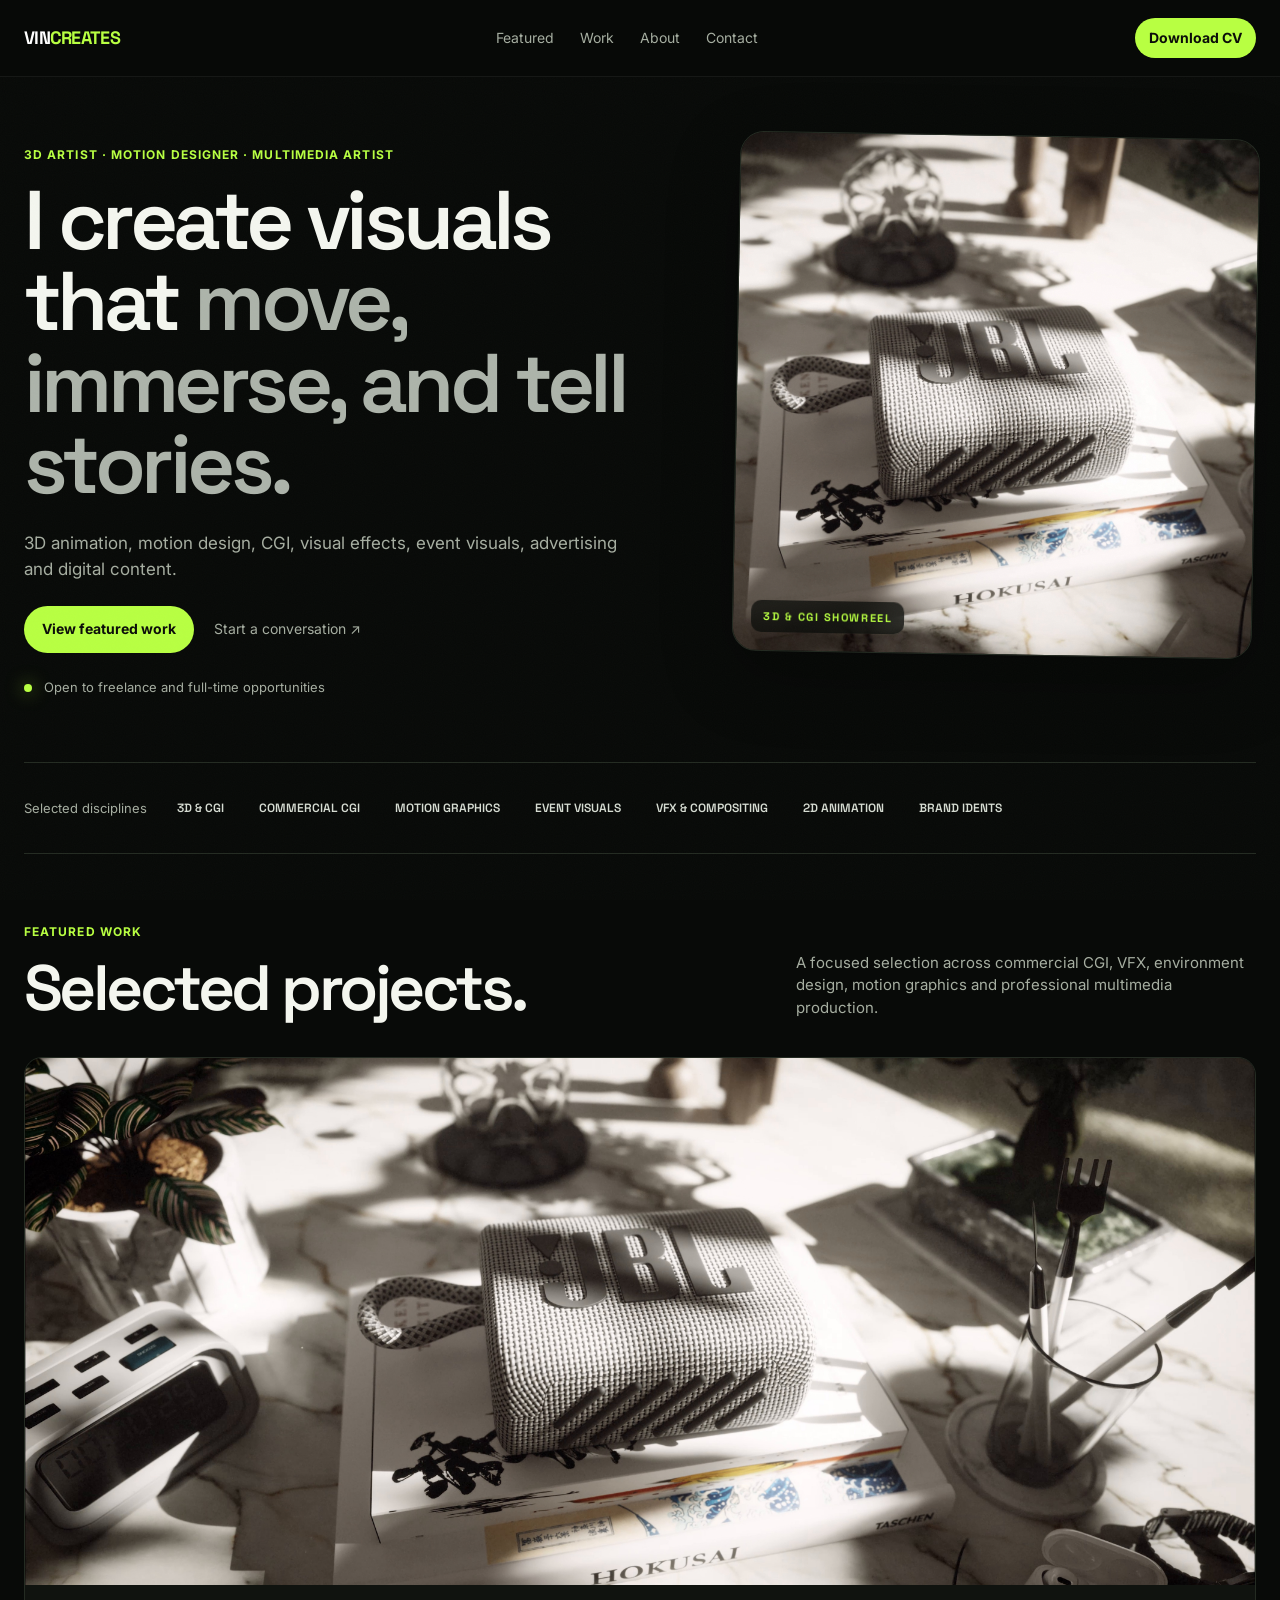
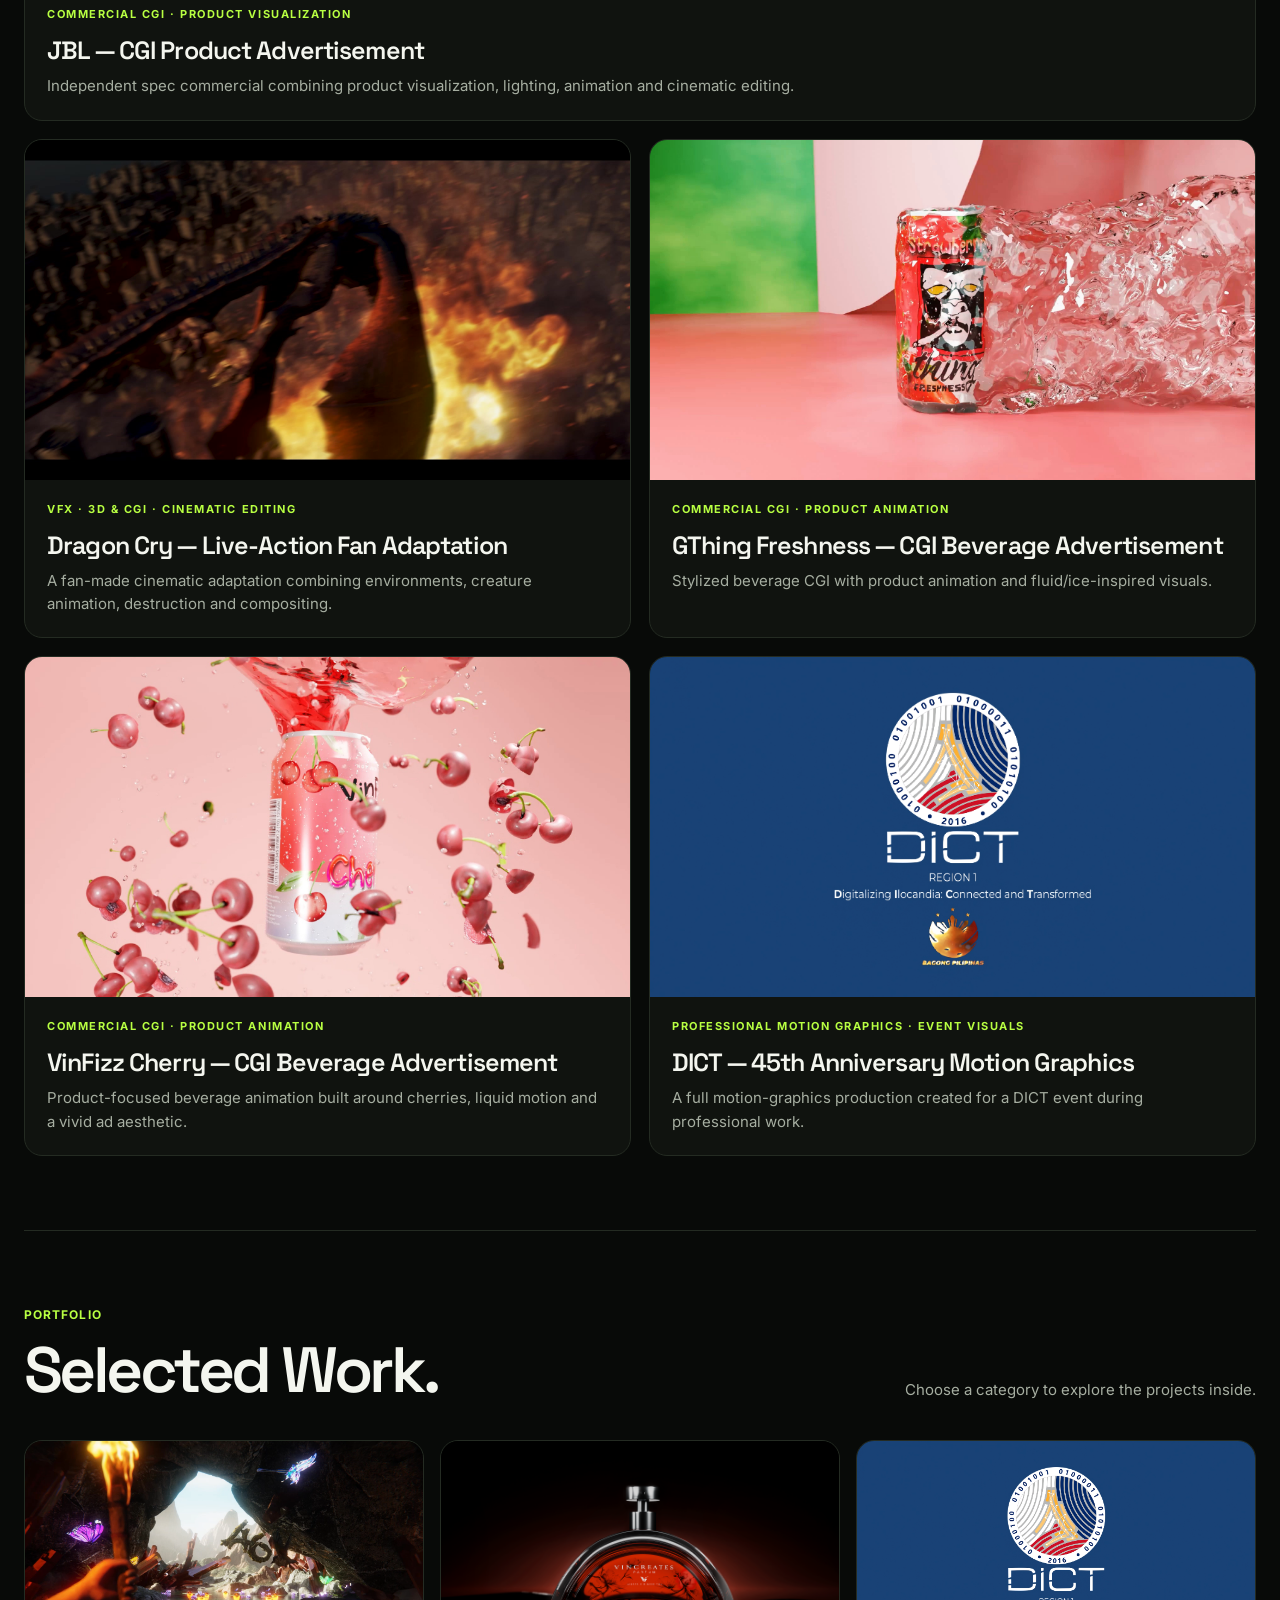
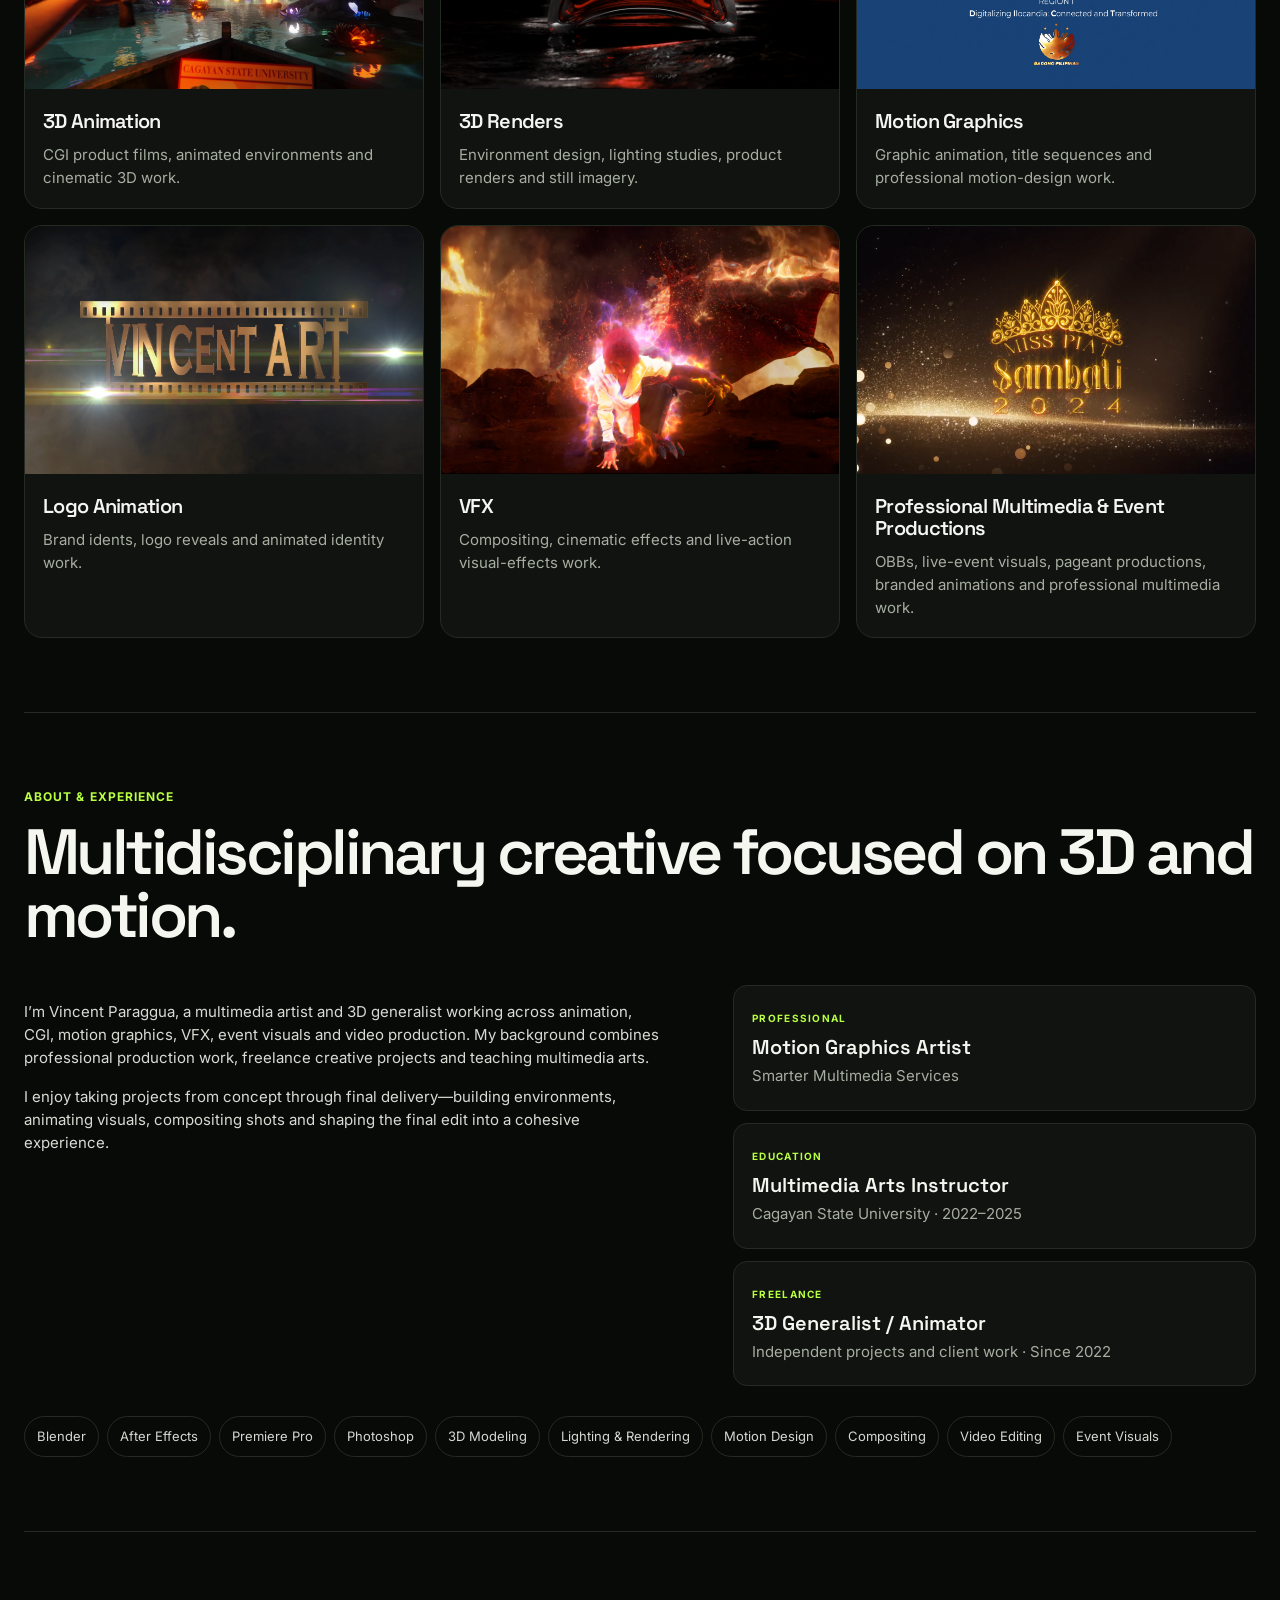
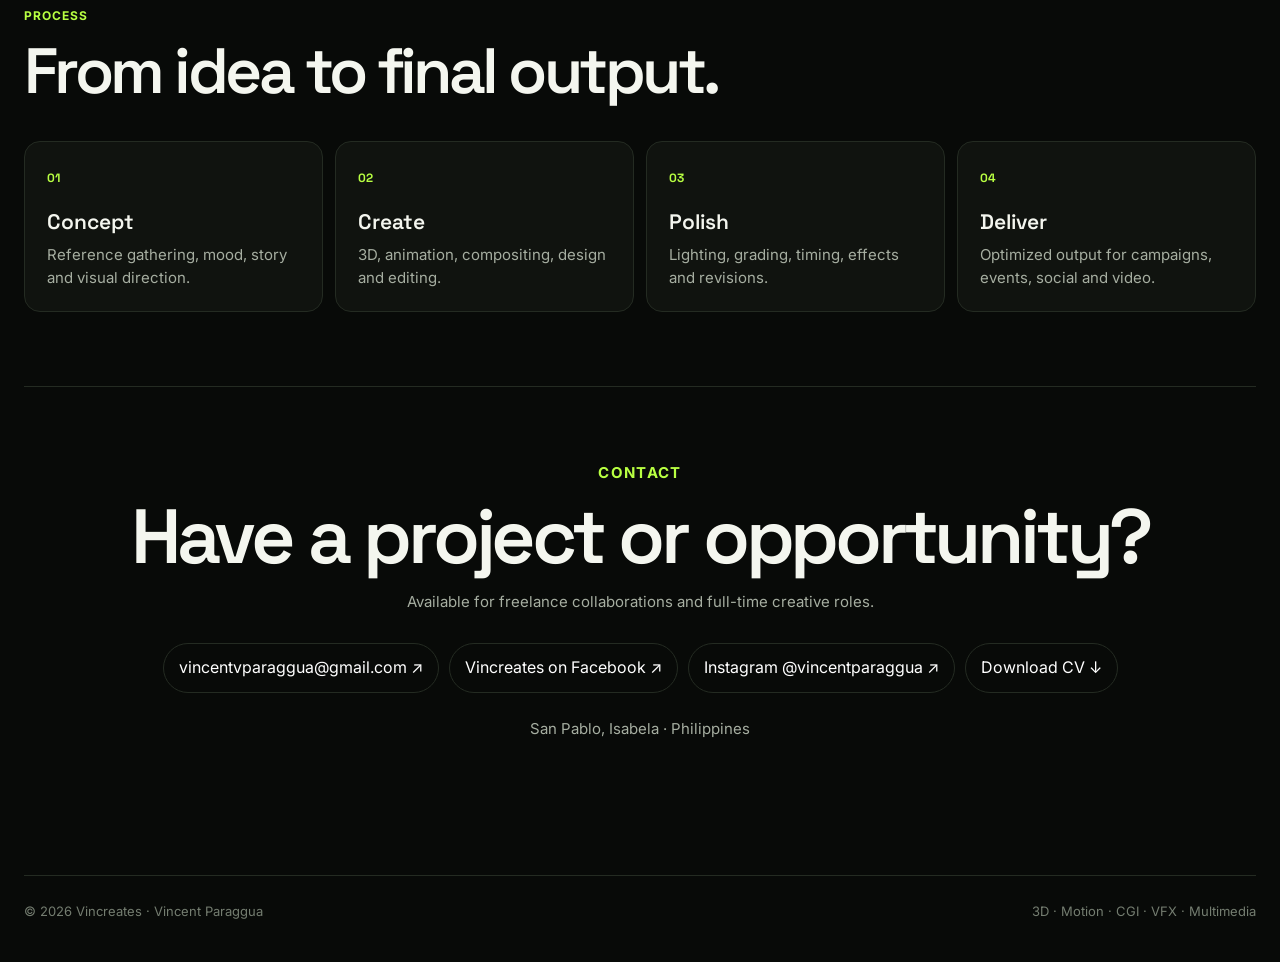
==== commit 309705f2: "Update index.html" ====
--- a/index.html
+++ b/index.html
@@ -661,7 +661,6 @@
       <article class="project-card clickable-project video-card" tabindex="0" role="button" data-project="dragon"><div class="media"><img src="assets/dragon-cry.jpg" alt="Dragon Cry fan adaptation"></div><div class="project-info"><p class="tag">VFX · 3D & CGI · CINEMATIC EDITING</p><h3>Dragon Cry — Live-Action Fan Adaptation</h3><p>A fan-made cinematic adaptation combining environments, creature animation, destruction and compositing.</p></div></article>
       <article class="project-card clickable-project video-card" tabindex="0" role="button" data-project="gthing"><div class="media"><img src="assets/gthing.jpg" alt="GThing Freshness CGI thumbnail"></div><div class="project-info"><p class="tag">COMMERCIAL CGI · PRODUCT ANIMATION</p><h3>GThing Freshness — CGI Beverage Advertisement</h3><p>Stylized beverage CGI with product animation and fluid/ice-inspired visuals.</p></div></article>
       <article class="project-card clickable-project video-card" tabindex="0" role="button" data-project="vinfizz"><div class="media"><img src="assets/vinfizz.jpg" alt="VinFizz Cherry CGI thumbnail"></div><div class="project-info"><p class="tag">COMMERCIAL CGI · PRODUCT ANIMATION</p><h3>VinFizz Cherry — CGI Beverage Advertisement</h3><p>Product-focused beverage animation built around cherries, liquid motion and a vivid ad aesthetic.</p></div></article>
-      <article class="project-card clickable-project" tabindex="0" role="button" data-project="witch"><div class="media"><img src="assets/witch-house.png" alt="The Witch House 3D environment"></div><div class="project-info"><p class="tag">3D ENVIRONMENT · LIGHTING</p><h3>The Witch House</h3><p>A cinematic fantasy environment focused on atmosphere, composition and visual storytelling.</p></div></article>
       <article class="project-card clickable-project video-card" tabindex="0" role="button" data-project="dict"><div class="media"><img src="assets/thumbnails/motion-graphics/dict-45th.png" alt="DICT motion graphics project"></div><div class="project-info"><p class="tag">PROFESSIONAL MOTION GRAPHICS · EVENT VISUALS</p><h3>DICT — 45th Anniversary Motion Graphics</h3><p>A full motion-graphics production created for a DICT event during professional work.</p></div></article>
     </div>
   </section>
